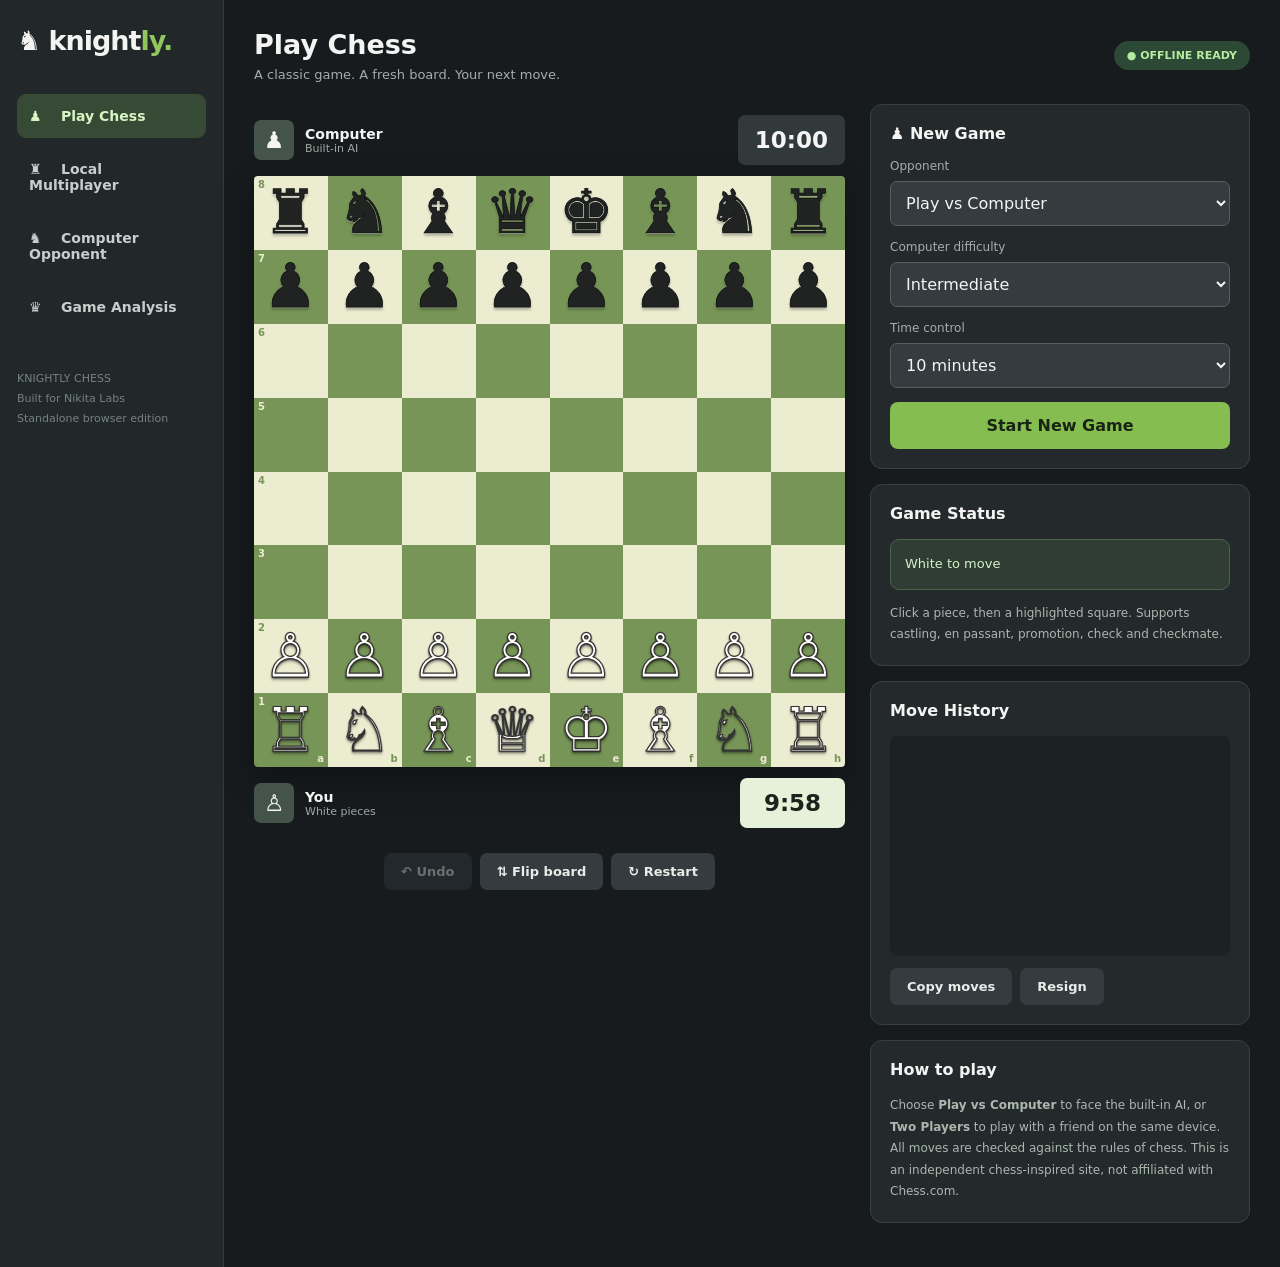
==== knightly-chess/index.html @ 3222f749 "Add Knightly default index page" ====
<!doctype html><html lang="en"><head><meta charset="utf-8"><meta name="viewport" content="width=device-width,initial-scale=1"><title>KNIGHTLY — Play Chess</title><style>
:root{font-family:Inter,system-ui,Arial,sans-serif;background:#171b1e;color:#f4f4f2;--green:#80b64b;--panel:#24292c;--line:#384044;--muted:#a5aeaa}*{box-sizing:border-box}body{margin:0;min-height:100vh}button,select{font:inherit}button{cursor:pointer;border:0}button:disabled{opacity:.4;cursor:not-allowed}.shell{display:grid;grid-template-columns:224px minmax(0,1fr);min-height:100vh}.sidebar{background:#22272a;border-right:1px solid #343b3d;padding:25px 17px}.brand{font-size:27px;font-weight:900;letter-spacing:-1px;margin-bottom:38px}.brand span{color:#91c65c}.nav{display:flex;flex-direction:column;gap:9px}.nav div{padding:14px 12px;border-radius:9px;color:#c6cfcb;font-size:14px;font-weight:700}.nav .active{background:#374a35;color:#d9f4c5}.nav .icon{display:inline-block;width:32px}.sidefoot{font-size:11px;color:#74837c;line-height:1.8;margin-top:40px}.main{max-width:1350px;width:100%;margin:0 auto;padding:29px 30px}.top{display:flex;align-items:center;justify-content:space-between;gap:15px;margin-bottom:22px}.top h1{font-size:27px;margin:0}.top p{color:var(--muted);margin:7px 0 0;font-size:13px}.tag{font-size:11px;color:#b7e9a0;background:#2b4934;border-radius:30px;padding:8px 13px;font-weight:800}.layout{display:grid;grid-template-columns:minmax(320px,680px) minmax(290px,380px);gap:25px;align-items:start;justify-content:center}.player{display:flex;align-items:center;justify-content:space-between;padding:11px 0;gap:12px}.identity{display:flex;align-items:center;gap:11px;font-weight:800;font-size:14px}.avatar{height:40px;width:40px;display:grid;place-items:center;border-radius:7px;background:#45544b;font-size:23px}.clock{background:#32393b;border-radius:7px;padding:12px 17px;font-size:23px;font-weight:900;min-width:105px;text-align:center;font-variant-numeric:tabular-nums}.clock.active{background:#e6f1da;color:#1a241c}.board{width:100%;aspect-ratio:1;display:grid;grid-template-columns:repeat(8,1fr);border-radius:4px;overflow:hidden;box-shadow:0 12px 35px #0005;user-select:none}.sq{position:relative;display:grid;place-items:center;cursor:pointer;aspect-ratio:1;min-width:0;min-height:0}.sq.light{background:#ebecd0}.sq.dark{background:#779556}.sq.last.light{background:#f6ed83}.sq.last.dark{background:#b8c95c}.sq.selected{background:#f5dc68!important}.sq.check{background:#e86a60!important}.sq.hint:after{content:'';position:absolute;width:25%;height:25%;border-radius:50%;background:#263a2680;pointer-events:none}.sq.capture:after{content:'';position:absolute;inset:5%;border:5px solid #314a3570;border-radius:50%;pointer-events:none}.piece{font-family:Georgia,'Times New Roman',serif;font-size:clamp(25px,5vw,61px);line-height:1;position:relative;z-index:1;filter:drop-shadow(0 2px 1px #0004);pointer-events:none}.piece.white{color:#fffefa;-webkit-text-stroke:1.2px #343434;text-shadow:0 1px 2px #111}.piece.black{color:#202322;-webkit-text-stroke:.7px #090c0a;text-shadow:0 1px 1px #fff8}.coord{position:absolute;font-size:10px;font-weight:800;z-index:2}.coord.rank{top:3px;left:4px}.coord.file{bottom:3px;right:4px}.light .coord{color:#779556}.dark .coord{color:#ebecd0}.board-actions{display:flex;justify-content:center;gap:8px;padding:14px}.action{border-radius:7px;background:#343c3f;color:#e7ede8;padding:11px 17px;font-size:13px;font-weight:800}.action:hover{background:#46524e}.panel{background:var(--panel);border:1px solid var(--line);border-radius:12px;padding:19px;margin-bottom:15px}.panel h2{font-size:16px;margin:0 0 16px}.field{margin-bottom:14px}.field label{display:block;font-size:12px;color:var(--muted);margin-bottom:8px}.field select{width:100%;background:#343c40;border:1px solid #53605b;color:#f5f5f1;border-radius:7px;padding:11px}.primary{width:100%;padding:14px;border-radius:8px;background:#85bd50;color:#182414;font-weight:900}.primary:hover{background:#a3d96c}.status{background:#2f3d35;border:1px solid #49654b;border-radius:9px;padding:14px;color:#d3f0c6;font-size:13px;line-height:1.6;margin-bottom:13px}.moves{height:220px;overflow:auto;background:#1c2123;border-radius:8px;padding:9px;display:grid;grid-template-columns:repeat(2,minmax(0,1fr));align-content:start;gap:3px}.move{padding:7px 10px;font-size:13px;border-radius:5px;background:#2b3234}.move b{color:#98a8a0;margin-right:8px}.info{font-size:12px;color:#aab8ae;line-height:1.8}.promo{position:fixed;inset:0;background:#000b;display:none;align-items:center;justify-content:center;z-index:10}.promo.show{display:flex}.promo-inner{background:#27332d;border:1px solid #8bc15a;border-radius:12px;padding:24px;text-align:center}.promo-options{display:flex;gap:9px}.promo-options button{font-family:Georgia,serif;font-size:48px;background:#ebecd0;color:#222;padding:10px;border-radius:8px}.notice{position:fixed;bottom:18px;right:18px;background:#3e603c;border-radius:9px;padding:12px 16px;display:none}@media(max-width:1050px){.shell{grid-template-columns:1fr}.sidebar{display:none}.layout{grid-template-columns:minmax(0,650px);justify-content:center}.main{padding:18px}.top{max-width:650px;margin:0 auto 15px}}@media(max-width:550px){.main{padding:10px}.piece{font-size:clamp(28px,9vw,49px)}.clock{font-size:18px;padding:9px;min-width:84px}.top h1{font-size:21px}.tag{font-size:9px}.sq.capture:after{border-width:3px}}
</style></head><body><div class="shell"><aside class="sidebar"><div class="brand">♞ knight<span>ly.</span></div><nav class="nav"><div class="active"><span class="icon">♟</span>Play Chess</div><div><span class="icon">♜</span>Local Multiplayer</div><div><span class="icon">♞</span>Computer Opponent</div><div><span class="icon">♛</span>Game Analysis</div></nav><div class="sidefoot">KNIGHTLY CHESS<br>Built for Nikita Labs<br>Standalone browser edition</div></aside><main class="main"><div class="top"><div><h1>Play Chess</h1><p>A classic game. A fresh board. Your next move.</p></div><span class="tag">● OFFLINE READY</span></div><div class="layout"><div><div class="player"><div class="identity"><div class="avatar">♟</div><div><span id="blackName">Black</span><div style="font-size:11px;color:#9fa9a2;font-weight:400" id="blackNote">Waiting for game</div></div></div><div class="clock" id="blackClock">10:00</div></div><div class="board" id="board" role="grid" aria-label="Chess board"></div><div class="player"><div class="identity"><div class="avatar">♙</div><div><span id="whiteName">White</span><div style="font-size:11px;color:#9fa9a2;font-weight:400" id="whiteNote">Ready to play</div></div></div><div class="clock" id="whiteClock">10:00</div></div><div class="board-actions"><button class="action" id="undo">↶ Undo</button><button class="action" id="flip">⇅ Flip board</button><button class="action" id="restart">↻ Restart</button></div></div><aside><section class="panel"><h2>♟ New Game</h2><div class="field"><label>Opponent</label><select id="opponent"><option value="ai">Play vs Computer</option><option value="local">Two Players (same device)</option></select></div><div class="field"><label>Computer difficulty</label><select id="difficulty"><option value="easy">Casual</option><option value="medium" selected>Intermediate</option><option value="hard">Challenging</option></select></div><div class="field"><label>Time control</label><select id="time"><option value="0">Unlimited</option><option value="180">3 minutes</option><option value="600" selected>10 minutes</option><option value="900">15 minutes</option></select></div><button class="primary" id="new">Start New Game</button></section><section class="panel"><h2>Game Status</h2><div class="status" id="status">White to move. Select a piece to see legal moves.</div><div class="info">Click a piece, then a highlighted square. Supports castling, en passant, promotion, check and checkmate.</div></section><section class="panel"><h2>Move History</h2><div class="moves" id="moves"></div><div style="display:flex;gap:8px;margin-top:12px"><button class="action" id="copy">Copy moves</button><button class="action" id="resign">Resign</button></div></section><section class="panel"><h2>How to play</h2><div class="info">Choose <b>Play vs Computer</b> to face the built-in AI, or <b>Two Players</b> to play with a friend on the same device. All moves are checked against the rules of chess. This is an independent chess-inspired site, not affiliated with Chess.com.</div></section></aside></div></main></div><div id="promotion" class="promo"><div class="promo-inner"><h3>Choose promotion</h3><div id="promotionChoices" class="promo-options"></div></div></div><div id="notice" class="notice" role="status"></div><script>
(()=>{'use strict';const $=id=>document.getElementById(id),symbols={wk:'♔',wq:'♕',wr:'♖',wb:'♗',wn:'♘',wp:'♙',bk:'♚',bq:'♛',br:'♜',bb:'♝',bn:'♞',bp:'♟'},value={p:100,n:320,b:330,r:500,q:900,k:0},files='abcdefgh';let s,selected=null,options=[],flipped=false,history=[],notation=[],thinking=false,aiTimer=null,ticker=null,lastTick=Date.now(),gameId=0;const inside=(r,c)=>r>=0&&r<8&&c>=0&&c<8;const opponent=()=>$('opponent').value==='ai';const opponentTurn=()=>opponent()&&s.turn==='b';function fresh(){const b=Array.from({length:8},()=>Array(8).fill(null));const back=['r','n','b','q','k','b','n','r'];for(let c=0;c<8;c++){b[0][c]='b'+back[c];b[1][c]='bp';b[6][c]='wp';b[7][c]='w'+back[c]}return {b,turn:'w',rights:{wk:true,wq:true,bk:true,bq:true},ep:null,half:0,full:1,over:null,clocks:{w:Number($('time').value),b:Number($('time').value)},repetitions:{}}}const clone=x=>({b:x.b.map(row=>row.slice()),turn:x.turn,rights:{...x.rights},ep:x.ep?x.ep.slice():null,half:x.half,full:x.full,over:x.over,clocks:{...x.clocks},repetitions:{...x.repetitions}});const other=c=>c==='w'?'b':'w';function attacked(x,r,c,by){const b=x.b,pr=by==='w'?1:-1;for(const dc of [-1,1]){const rr=r+pr,cc=c+dc;if(inside(rr,cc)&&b[rr][cc]===by+'p')return true}for(const [dr,dc] of [[-2,-1],[-2,1],[-1,-2],[-1,2],[1,-2],[1,2],[2,-1],[2,1]]){const rr=r+dr,cc=c+dc;if(inside(rr,cc)&&b[rr][cc]===by+'n')return true}for(const [dr,dc] of [[-1,-1],[-1,1],[1,-1],[1,1],[-1,0],[1,0],[0,-1],[0,1]]){let rr=r+dr,cc=c+dc,d=1;while(inside(rr,cc)){const p=b[rr][cc];if(p){if(p[0]===by){if(d===1&&p[1]==='k')return true;if((dr===0||dc===0)&&(p[1]==='r'||p[1]==='q'))return true;if(dr!==0&&dc!==0&&(p[1]==='b'||p[1]==='q'))return true}break}rr+=dr;cc+=dc;d++}}return false}function inCheck(x,col){for(let r=0;r<8;r++)for(let c=0;c<8;c++)if(x.b[r][c]===col+'k')return attacked(x,r,c,other(col));return true}function pseudo(x,r,c){const b=x.b,p=b[r][c];if(!p)return[];const col=p[0],kind=p[1],moves=[];function add(rr,cc,extra={}){if(!inside(rr,cc))return;const target=b[rr][cc];if(!target||target[0]!==col&&target[1]!=='k')moves.push({from:[r,c],to:[rr,cc],...extra})}if(kind==='p'){const d=col==='w'?-1:1,last=col==='w'?0:7,initial=col==='w'?6:1;if(inside(r+d,c)&&!b[r+d][c]){add(r+d,c,r+d===last?{promotion:'q'}:{});if(r===initial&&!b[r+2*d][c])add(r+2*d,c,{double:true})}for(const dc of [-1,1]){const rr=r+d,cc=c+dc;if(!inside(rr,cc))continue;if(b[rr][cc]&&b[rr][cc][0]!==col&&b[rr][cc][1]!=='k')add(rr,cc,rr===last?{promotion:'q'}:{});else if(x.ep&&x.ep[0]===rr&&x.ep[1]===cc&&b[r][cc]===other(col)+'p')add(rr,cc,{enpassant:true})}}else if(kind==='n'){for(const [dr,dc] of [[-2,-1],[-2,1],[-1,-2],[-1,2],[1,-2],[1,2],[2,-1],[2,1]])add(r+dr,c+dc)}else if(kind==='k'){for(let dr=-1;dr<=1;dr++)for(let dc=-1;dc<=1;dc++)if(dr||dc)add(r+dr,c+dc);const home=col==='w'?7:0;if(r===home&&c===4&&!inCheck(x,col)){if(x.rights[col+'k']&&b[home][5]===null&&b[home][6]===null&&b[home][7]===col+'r'&&!attacked(x,home,5,other(col))&&!attacked(x,home,6,other(col)))add(home,6,{castle:'k'});if(x.rights[col+'q']&&b[home][1]===null&&b[home][2]===null&&b[home][3]===null&&b[home][0]===col+'r'&&!attacked(x,home,3,other(col))&&!attacked(x,home,2,other(col)))add(home,2,{castle:'q'})}}else{const dirs=kind==='b'?[[-1,-1],[-1,1],[1,-1],[1,1]]:kind==='r'?[[-1,0],[1,0],[0,-1],[0,1]]:[[-1,-1],[-1,1],[1,-1],[1,1],[-1,0],[1,0],[0,-1],[0,1]];for(const [dr,dc] of dirs){let rr=r+dr,cc=c+dc;while(inside(rr,cc)){if(b[rr][cc]){if(b[rr][cc][0]!==col&&b[rr][cc][1]!=='k')add(rr,cc);break}add(rr,cc);rr+=dr;cc+=dc}}}return moves}function apply(x,m){const y=clone(x),[r,c]=m.from,[rr,cc]=m.to,p=y.b[r][c],col=p[0],target=y.b[rr][cc];y.b[r][c]=null;y.b[rr][cc]=m.promotion?col+m.promotion:p;if(m.enpassant)y.b[r][cc]=null;if(m.castle){const home=col==='w'?7:0;if(m.castle==='k'){y.b[home][5]=y.b[home][7];y.b[home][7]=null}else{y.b[home][3]=y.b[home][0];y.b[home][0]=null}}if(p[1]==='k'){y.rights[col+'k']=false;y.rights[col+'q']=false}if(p[1]==='r'){if(r===(col==='w'?7:0)&&c===0)y.rights[col+'q']=false;if(r===(col==='w'?7:0)&&c===7)y.rights[col+'k']=false}if(target&&target[1]==='r'){const enemy=other(col),home=enemy==='w'?7:0;if(rr===home&&cc===0)y.rights[enemy+'q']=false;if(rr===home&&cc===7)y.rights[enemy+'k']=false}y.ep=m.double?[(r+rr)/2,c]:null;y.half=p[1]==='p'||target||m.enpassant?0:y.half+1;if(col==='b')y.full++;y.turn=other(col);return y}function legal(x,col=x.turn){const out=[];for(let r=0;r<8;r++)for(let c=0;c<8;c++)if(x.b[r][c]&&x.b[r][c][0]===col)for(const m of pseudo(x,r,c)){if(!inCheck(apply(x,m),col))out.push(m)}return out}function poskey(x){return x.b.flat().map(p=>p||'..').join('')+x.turn+Object.entries(x.rights).filter(([k,v])=>v).map(([k])=>k).join('')+(x.ep?x.ep.join(','):'-')}function ending(){const lm=legal(s);if(!lm.length){s.over=inCheck(s,s.turn)?(other(s.turn)==='w'?'White':'Black')+' wins by checkmate':'Draw by stalemate';return}if(s.half>=100){s.over='Draw by fifty-move rule';return}if(Object.values(s.repetitions).some(n=>n>=3)){s.over='Draw by threefold repetition';return}const pieces=s.b.flat().filter(Boolean);if(pieces.every(p=>p[1]==='k')||pieces.length===3&&pieces.some(p=>p[1]==='n'||p[1]==='b')&&pieces.filter(p=>p[1]==='k').length===2){s.over='Draw by insufficient material'}}function labelMove(x,m,next){const p=x.b[m.from[0]][m.from[1]],capture=!!x.b[m.to[0]][m.to[1]]||m.enpassant;let name=m.castle?(m.castle==='k'?'O-O':'O-O-O'):(p[1]==='p'?(capture?files[m.from[1]]+'x':''):' '+p[1].toUpperCase()+(capture?'x':''))+(m.castle?'':files[m.to[1]]+(8-m.to[0]));name=name.trim();if(m.promotion)name+='='+m.promotion.toUpperCase();if(!legal(next).length&&inCheck(next,next.turn))name+='#';else if(inCheck(next,next.turn))name+='+';return name}function execute(m){if(s.over)return;const prev=clone(s),next=apply(s,m),name=labelMove(s,m,next);history.push(prev);notation.push(name);s=next;const k=poskey(s);s.repetitions[k]=(s.repetitions[k]||0)+1;ending();selected=null;options=[];draw();if(!s.over&&opponentTurn())queueAI()}function squareClick(r,c){if(s.over||thinking||opponentTurn())return;const move=options.find(m=>m.to[0]===r&&m.to[1]===c);if(move){if(move.promotion){showPromotion(move);return}execute(move);return}const p=s.b[r][c];if(p&&p[0]===s.turn){selected=[r,c];options=legal(s).filter(m=>m.from[0]===r&&m.from[1]===c)}else{selected=null;options=[]}draw()}function showPromotion(m){const box=$('promotionChoices');box.innerHTML='';for(const kind of ['q','r','b','n']){const b=document.createElement('button');b.textContent=symbols[s.turn+kind];b.onclick=()=>{$('promotion').classList.remove('show');execute({...m,promotion:kind})};box.appendChild(b)}$('promotion').classList.add('show')}function draw(){const board=$('board');board.innerHTML='';const order=Array.from({length:8},(_,i)=>flipped?7-i:i),lm=history.length?notation.length?history[history.length-1]:null:null;let lastMove=null;if(lm){const current=history[history.length-1];const previous=notation.length;/* highlight determined from stored positions */for(let r=0;r<8;r++)for(let c=0;c<8;c++)if(current.b[r][c]!==s.b[r][c]){} }for(const r of order)for(const c of order){const p=s.b[r][c],sq=document.createElement('div'),light=(r+c)%2===0;sq.className='sq '+(light?'light':'dark');if(selected&&selected[0]===r&&selected[1]===c)sq.classList.add('selected');const opt=options.find(m=>m.to[0]===r&&m.to[1]===c);if(opt)sq.classList.add(p?'capture':'hint');if(p&&p[1]==='k'&&p[0]===s.turn&&inCheck(s,s.turn))sq.classList.add('check');if(p){const piece=document.createElement('span');piece.className='piece '+(p[0]==='w'?'white':'black');piece.textContent=symbols[p];sq.appendChild(piece)}if(c===order[0]){const label=document.createElement('span');label.className='coord rank';label.textContent=8-r;sq.appendChild(label)}if(r===order[7]){const label=document.createElement('span');label.className='coord file';label.textContent=files[c];sq.appendChild(label)}sq.onclick=()=>squareClick(r,c);board.appendChild(sq)}$('status').textContent=s.over?s.over:(s.turn==='w'?'White':'Black')+' to move'+(inCheck(s,s.turn)?' — CHECK!':'')+(thinking?' · Computer thinking…':'');$('whiteClock').classList.toggle('active',s.turn==='w'&&!s.over);$('blackClock').classList.toggle('active',s.turn==='b'&&!s.over);$('whiteClock').textContent=formatClock(s.clocks.w);$('blackClock').textContent=formatClock(s.clocks.b);$('blackName').textContent=opponent()?'Computer':'Black';$('whiteName').textContent='You'+(opponent()?'':' (White)');$('blackNote').textContent=opponent()?'Built-in AI':'Local player';$('whiteNote').textContent='White pieces';$('moves').innerHTML=notation.map((m,i)=>'<div class="move"><b>'+(i%2===0?Math.floor(i/2)+1+'.':'…')+'</b>'+m+'</div>').join('');$('moves').scrollTop=$('moves').scrollHeight;$('undo').disabled=history.length===0||thinking||!!s.over&&history.length===0}function formatClock(n){if(Number($('time').value)===0)return '∞';return Math.floor(Math.max(0,n)/60)+':'+String(Math.floor(Math.max(0,n)%60)).padStart(2,'0')}function scorePosition(x){let total=0;for(let r=0;r<8;r++)for(let c=0;c<8;c++){const p=x.b[r][c];if(!p)continue;const center=(3.5-Math.abs(3.5-r))+(3.5-Math.abs(3.5-c));const bonus=p[1]==='p'?(p[0]==='b'?r:7-r)*3:p[1]==='n'||p[1]==='b'?center*4:0;total+=(p[0]==='b'?1:-1)*(value[p[1]]+bonus)}return total}function aiPick(){const moves=legal(s),diff=$('difficulty').value;if(!moves.length)return null;if(diff==='easy')return moves[Math.floor(Math.random()*moves.length)];let best=-Infinity,choices=[];for(const m of moves){const next=apply(s,m);let sc=scorePosition(next)+Math.random()*(diff==='hard'?12:65);if(inCheck(next,'w'))sc+=35;const replies=legal(next);if(!replies.length)sc+=inCheck(next,'w')?100000:0;if(diff==='hard'&&replies.length){let worst=Infinity;for(const reply of replies){const next2=apply(next,reply);let val=scorePosition(next2);if(!legal(next2).length&&inCheck(next2,'b'))val=-100000;if(val<worst)worst=val}sc=worst+Math.random()*8}if(sc>best){best=sc;choices=[m]}else if(sc===best)choices.push(m)}return choices[Math.floor(Math.random()*choices.length)]}function queueAI(){thinking=true;draw();const id=gameId;aiTimer=setTimeout(()=>{if(id!==gameId)return;thinking=false;const m=aiPick();if(m)execute(m);else draw()},350)}function newGame(){gameId++;clearTimeout(aiTimer);thinking=false;s=fresh();selected=null;options=[];history=[];notation=[];s.repetitions[poskey(s)]=1;lastTick=Date.now();$('promotion').classList.remove('show');$('difficulty').disabled=!opponent();draw()}function undo(){if(thinking)return;const count=opponent()?Math.min(2,history.length):1;for(let i=0;i<count;i++){if(!history.length)break;s=history.pop();notation.pop()}selected=null;options=[];draw();if(opponentTurn()&&!s.over)queueAI()}function tick(){const now=Date.now(),delta=Math.min(1,(now-lastTick)/1000);lastTick=now;if(!s||s.over||Number($('time').value)===0)return;s.clocks[s.turn]-=delta;if(s.clocks[s.turn]<=0){s.clocks[s.turn]=0;s.over=(s.turn==='w'?'Black':'White')+' wins on time';gameId++;clearTimeout(aiTimer);thinking=false;draw()}else{$('whiteClock').textContent=formatClock(s.clocks.w);$('blackClock').textContent=formatClock(s.clocks.b)}}function notify(msg){$('notice').textContent=msg;$('notice').style.display='block';setTimeout(()=>$('notice').style.display='none',2000)}$('new').onclick=newGame;$('restart').onclick=()=>{if(confirm('Restart the current game?'))newGame()};$('undo').onclick=undo;$('flip').onclick=()=>{flipped=!flipped;draw()};$('resign').onclick=()=>{if(s.over)return;if(confirm('Resign this game?')){s.over=(s.turn==='w'?'Black':'White')+' wins by resignation';gameId++;clearTimeout(aiTimer);thinking=false;draw()}};$('copy').onclick=()=>{const txt=notation.map((m,i)=>(i%2===0?Math.floor(i/2)+1+'. ':'')+m).join(' ');if(navigator.clipboard?.writeText)navigator.clipboard.writeText(txt).then(()=>notify('Moves copied')).catch(()=>notify('Copy unavailable'));else{const t=document.createElement('textarea');t.value=txt;document.body.appendChild(t);t.select();document.execCommand('copy');t.remove();notify('Moves copied')}};$('opponent').onchange=()=>{$('difficulty').disabled=!opponent();newGame()};$('time').onchange=newGame;newGame();ticker=setInterval(tick,200);
})();
</script></body></html>
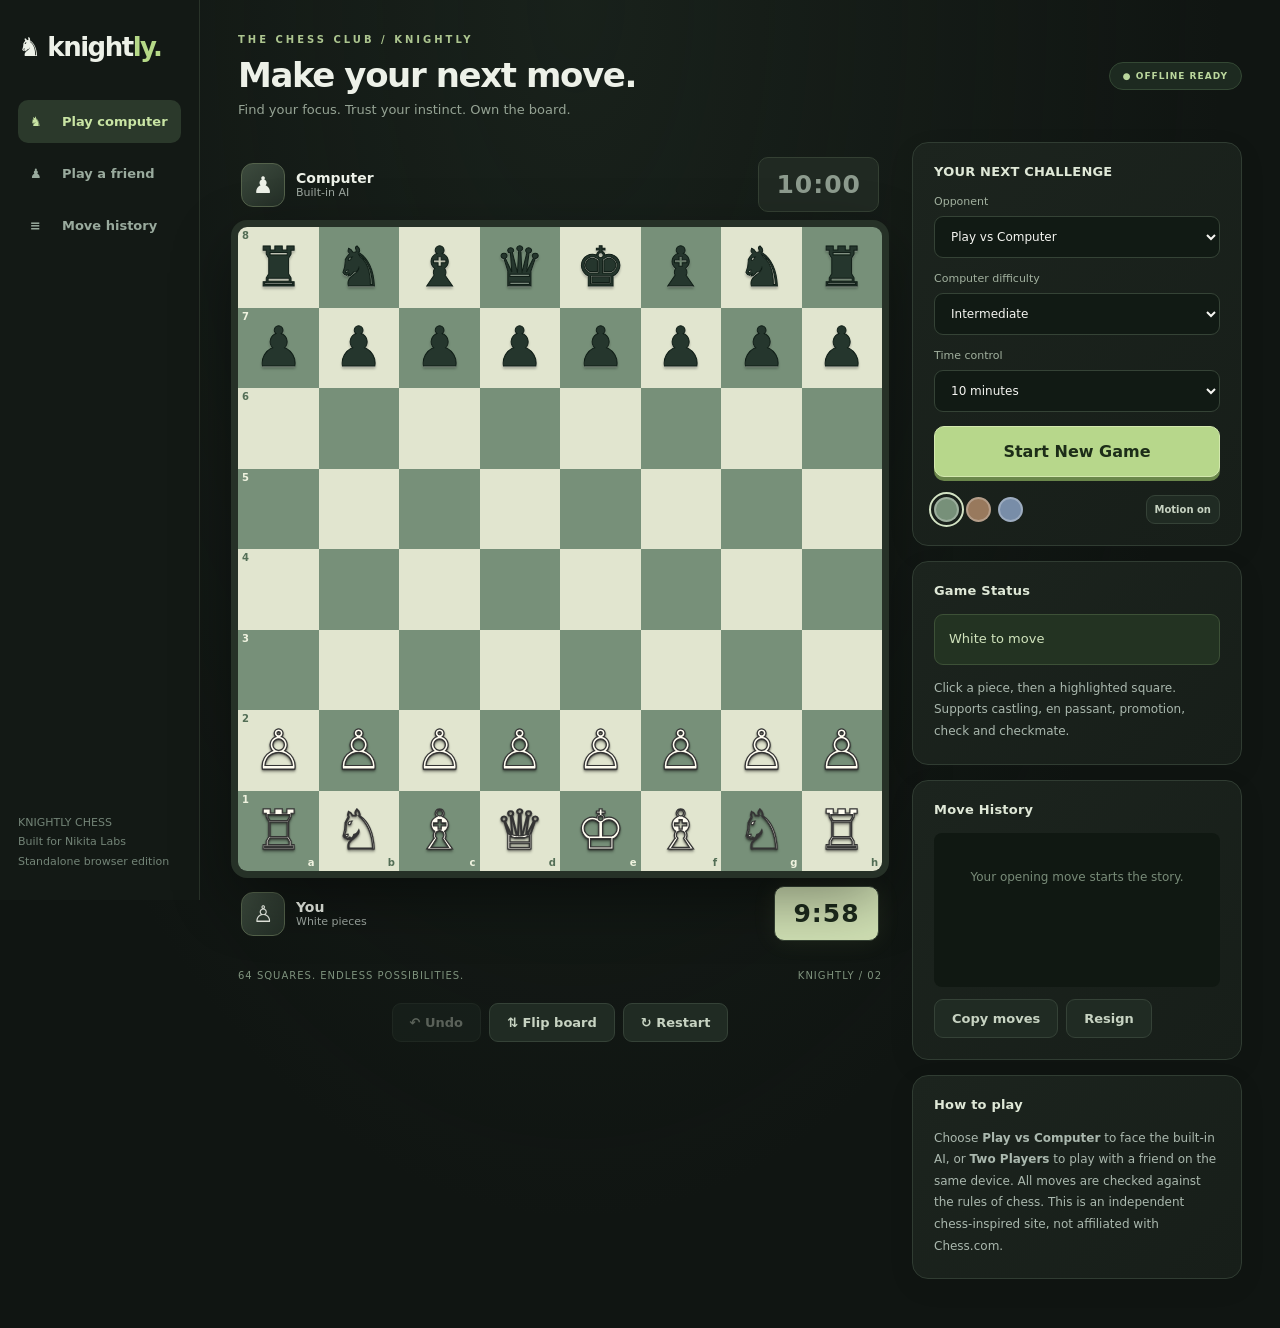
==== commit 4d8e6297: "Refresh Knightly design with animated moves, themes and accessible controls" ====
--- a/knightly-chess/index.html
+++ b/knightly-chess/index.html
@@ -1,6 +1,12 @@
 <!doctype html><html lang="en"><head><meta charset="utf-8"><meta name="viewport" content="width=device-width,initial-scale=1"><title>KNIGHTLY — Play Chess</title><style>
 :root{font-family:Inter,system-ui,Arial,sans-serif;background:#171b1e;color:#f4f4f2;--green:#80b64b;--panel:#24292c;--line:#384044;--muted:#a5aeaa}*{box-sizing:border-box}body{margin:0;min-height:100vh}button,select{font:inherit}button{cursor:pointer;border:0}button:disabled{opacity:.4;cursor:not-allowed}.shell{display:grid;grid-template-columns:224px minmax(0,1fr);min-height:100vh}.sidebar{background:#22272a;border-right:1px solid #343b3d;padding:25px 17px}.brand{font-size:27px;font-weight:900;letter-spacing:-1px;margin-bottom:38px}.brand span{color:#91c65c}.nav{display:flex;flex-direction:column;gap:9px}.nav div{padding:14px 12px;border-radius:9px;color:#c6cfcb;font-size:14px;font-weight:700}.nav .active{background:#374a35;color:#d9f4c5}.nav .icon{display:inline-block;width:32px}.sidefoot{font-size:11px;color:#74837c;line-height:1.8;margin-top:40px}.main{max-width:1350px;width:100%;margin:0 auto;padding:29px 30px}.top{display:flex;align-items:center;justify-content:space-between;gap:15px;margin-bottom:22px}.top h1{font-size:27px;margin:0}.top p{color:var(--muted);margin:7px 0 0;font-size:13px}.tag{font-size:11px;color:#b7e9a0;background:#2b4934;border-radius:30px;padding:8px 13px;font-weight:800}.layout{display:grid;grid-template-columns:minmax(320px,680px) minmax(290px,380px);gap:25px;align-items:start;justify-content:center}.player{display:flex;align-items:center;justify-content:space-between;padding:11px 0;gap:12px}.identity{display:flex;align-items:center;gap:11px;font-weight:800;font-size:14px}.avatar{height:40px;width:40px;display:grid;place-items:center;border-radius:7px;background:#45544b;font-size:23px}.clock{background:#32393b;border-radius:7px;padding:12px 17px;font-size:23px;font-weight:900;min-width:105px;text-align:center;font-variant-numeric:tabular-nums}.clock.active{background:#e6f1da;color:#1a241c}.board{width:100%;aspect-ratio:1;display:grid;grid-template-columns:repeat(8,1fr);border-radius:4px;overflow:hidden;box-shadow:0 12px 35px #0005;user-select:none}.sq{position:relative;display:grid;place-items:center;cursor:pointer;aspect-ratio:1;min-width:0;min-height:0}.sq.light{background:#ebecd0}.sq.dark{background:#779556}.sq.last.light{background:#f6ed83}.sq.last.dark{background:#b8c95c}.sq.selected{background:#f5dc68!important}.sq.check{background:#e86a60!important}.sq.hint:after{content:'';position:absolute;width:25%;height:25%;border-radius:50%;background:#263a2680;pointer-events:none}.sq.capture:after{content:'';position:absolute;inset:5%;border:5px solid #314a3570;border-radius:50%;pointer-events:none}.piece{font-family:Georgia,'Times New Roman',serif;font-size:clamp(25px,5vw,61px);line-height:1;position:relative;z-index:1;filter:drop-shadow(0 2px 1px #0004);pointer-events:none}.piece.white{color:#fffefa;-webkit-text-stroke:1.2px #343434;text-shadow:0 1px 2px #111}.piece.black{color:#202322;-webkit-text-stroke:.7px #090c0a;text-shadow:0 1px 1px #fff8}.coord{position:absolute;font-size:10px;font-weight:800;z-index:2}.coord.rank{top:3px;left:4px}.coord.file{bottom:3px;right:4px}.light .coord{color:#779556}.dark .coord{color:#ebecd0}.board-actions{display:flex;justify-content:center;gap:8px;padding:14px}.action{border-radius:7px;background:#343c3f;color:#e7ede8;padding:11px 17px;font-size:13px;font-weight:800}.action:hover{background:#46524e}.panel{background:var(--panel);border:1px solid var(--line);border-radius:12px;padding:19px;margin-bottom:15px}.panel h2{font-size:16px;margin:0 0 16px}.field{margin-bottom:14px}.field label{display:block;font-size:12px;color:var(--muted);margin-bottom:8px}.field select{width:100%;background:#343c40;border:1px solid #53605b;color:#f5f5f1;border-radius:7px;padding:11px}.primary{width:100%;padding:14px;border-radius:8px;background:#85bd50;color:#182414;font-weight:900}.primary:hover{background:#a3d96c}.status{background:#2f3d35;border:1px solid #49654b;border-radius:9px;padding:14px;color:#d3f0c6;font-size:13px;line-height:1.6;margin-bottom:13px}.moves{height:220px;overflow:auto;background:#1c2123;border-radius:8px;padding:9px;display:grid;grid-template-columns:repeat(2,minmax(0,1fr));align-content:start;gap:3px}.move{padding:7px 10px;font-size:13px;border-radius:5px;background:#2b3234}.move b{color:#98a8a0;margin-right:8px}.info{font-size:12px;color:#aab8ae;line-height:1.8}.promo{position:fixed;inset:0;background:#000b;display:none;align-items:center;justify-content:center;z-index:10}.promo.show{display:flex}.promo-inner{background:#27332d;border:1px solid #8bc15a;border-radius:12px;padding:24px;text-align:center}.promo-options{display:flex;gap:9px}.promo-options button{font-family:Georgia,serif;font-size:48px;background:#ebecd0;color:#222;padding:10px;border-radius:8px}.notice{position:fixed;bottom:18px;right:18px;background:#3e603c;border-radius:9px;padding:12px 16px;display:none}@media(max-width:1050px){.shell{grid-template-columns:1fr}.sidebar{display:none}.layout{grid-template-columns:minmax(0,650px);justify-content:center}.main{padding:18px}.top{max-width:650px;margin:0 auto 15px}}@media(max-width:550px){.main{padding:10px}.piece{font-size:clamp(28px,9vw,49px)}.clock{font-size:18px;padding:9px;min-width:84px}.top h1{font-size:21px}.tag{font-size:9px}.sq.capture:after{border-width:3px}}
-</style></head><body><div class="shell"><aside class="sidebar"><div class="brand">♞ knight<span>ly.</span></div><nav class="nav"><div class="active"><span class="icon">♟</span>Play Chess</div><div><span class="icon">♜</span>Local Multiplayer</div><div><span class="icon">♞</span>Computer Opponent</div><div><span class="icon">♛</span>Game Analysis</div></nav><div class="sidefoot">KNIGHTLY CHESS<br>Built for Nikita Labs<br>Standalone browser edition</div></aside><main class="main"><div class="top"><div><h1>Play Chess</h1><p>A classic game. A fresh board. Your next move.</p></div><span class="tag">● OFFLINE READY</span></div><div class="layout"><div><div class="player"><div class="identity"><div class="avatar">♟</div><div><span id="blackName">Black</span><div style="font-size:11px;color:#9fa9a2;font-weight:400" id="blackNote">Waiting for game</div></div></div><div class="clock" id="blackClock">10:00</div></div><div class="board" id="board" role="grid" aria-label="Chess board"></div><div class="player"><div class="identity"><div class="avatar">♙</div><div><span id="whiteName">White</span><div style="font-size:11px;color:#9fa9a2;font-weight:400" id="whiteNote">Ready to play</div></div></div><div class="clock" id="whiteClock">10:00</div></div><div class="board-actions"><button class="action" id="undo">↶ Undo</button><button class="action" id="flip">⇅ Flip board</button><button class="action" id="restart">↻ Restart</button></div></div><aside><section class="panel"><h2>♟ New Game</h2><div class="field"><label>Opponent</label><select id="opponent"><option value="ai">Play vs Computer</option><option value="local">Two Players (same device)</option></select></div><div class="field"><label>Computer difficulty</label><select id="difficulty"><option value="easy">Casual</option><option value="medium" selected>Intermediate</option><option value="hard">Challenging</option></select></div><div class="field"><label>Time control</label><select id="time"><option value="0">Unlimited</option><option value="180">3 minutes</option><option value="600" selected>10 minutes</option><option value="900">15 minutes</option></select></div><button class="primary" id="new">Start New Game</button></section><section class="panel"><h2>Game Status</h2><div class="status" id="status">White to move. Select a piece to see legal moves.</div><div class="info">Click a piece, then a highlighted square. Supports castling, en passant, promotion, check and checkmate.</div></section><section class="panel"><h2>Move History</h2><div class="moves" id="moves"></div><div style="display:flex;gap:8px;margin-top:12px"><button class="action" id="copy">Copy moves</button><button class="action" id="resign">Resign</button></div></section><section class="panel"><h2>How to play</h2><div class="info">Choose <b>Play vs Computer</b> to face the built-in AI, or <b>Two Players</b> to play with a friend on the same device. All moves are checked against the rules of chess. This is an independent chess-inspired site, not affiliated with Chess.com.</div></section></aside></div></main></div><div id="promotion" class="promo"><div class="promo-inner"><h3>Choose promotion</h3><div id="promotionChoices" class="promo-options"></div></div></div><div id="notice" class="notice" role="status"></div><script>
-(()=>{'use strict';const $=id=>document.getElementById(id),symbols={wk:'♔',wq:'♕',wr:'♖',wb:'♗',wn:'♘',wp:'♙',bk:'♚',bq:'♛',br:'♜',bb:'♝',bn:'♞',bp:'♟'},value={p:100,n:320,b:330,r:500,q:900,k:0},files='abcdefgh';let s,selected=null,options=[],flipped=false,history=[],notation=[],thinking=false,aiTimer=null,ticker=null,lastTick=Date.now(),gameId=0;const inside=(r,c)=>r>=0&&r<8&&c>=0&&c<8;const opponent=()=>$('opponent').value==='ai';const opponentTurn=()=>opponent()&&s.turn==='b';function fresh(){const b=Array.from({length:8},()=>Array(8).fill(null));const back=['r','n','b','q','k','b','n','r'];for(let c=0;c<8;c++){b[0][c]='b'+back[c];b[1][c]='bp';b[6][c]='wp';b[7][c]='w'+back[c]}return {b,turn:'w',rights:{wk:true,wq:true,bk:true,bq:true},ep:null,half:0,full:1,over:null,clocks:{w:Number($('time').value),b:Number($('time').value)},repetitions:{}}}const clone=x=>({b:x.b.map(row=>row.slice()),turn:x.turn,rights:{...x.rights},ep:x.ep?x.ep.slice():null,half:x.half,full:x.full,over:x.over,clocks:{...x.clocks},repetitions:{...x.repetitions}});const other=c=>c==='w'?'b':'w';function attacked(x,r,c,by){const b=x.b,pr=by==='w'?1:-1;for(const dc of [-1,1]){const rr=r+pr,cc=c+dc;if(inside(rr,cc)&&b[rr][cc]===by+'p')return true}for(const [dr,dc] of [[-2,-1],[-2,1],[-1,-2],[-1,2],[1,-2],[1,2],[2,-1],[2,1]]){const rr=r+dr,cc=c+dc;if(inside(rr,cc)&&b[rr][cc]===by+'n')return true}for(const [dr,dc] of [[-1,-1],[-1,1],[1,-1],[1,1],[-1,0],[1,0],[0,-1],[0,1]]){let rr=r+dr,cc=c+dc,d=1;while(inside(rr,cc)){const p=b[rr][cc];if(p){if(p[0]===by){if(d===1&&p[1]==='k')return true;if((dr===0||dc===0)&&(p[1]==='r'||p[1]==='q'))return true;if(dr!==0&&dc!==0&&(p[1]==='b'||p[1]==='q'))return true}break}rr+=dr;cc+=dc;d++}}return false}function inCheck(x,col){for(let r=0;r<8;r++)for(let c=0;c<8;c++)if(x.b[r][c]===col+'k')return attacked(x,r,c,other(col));return true}function pseudo(x,r,c){const b=x.b,p=b[r][c];if(!p)return[];const col=p[0],kind=p[1],moves=[];function add(rr,cc,extra={}){if(!inside(rr,cc))return;const target=b[rr][cc];if(!target||target[0]!==col&&target[1]!=='k')moves.push({from:[r,c],to:[rr,cc],...extra})}if(kind==='p'){const d=col==='w'?-1:1,last=col==='w'?0:7,initial=col==='w'?6:1;if(inside(r+d,c)&&!b[r+d][c]){add(r+d,c,r+d===last?{promotion:'q'}:{});if(r===initial&&!b[r+2*d][c])add(r+2*d,c,{double:true})}for(const dc of [-1,1]){const rr=r+d,cc=c+dc;if(!inside(rr,cc))continue;if(b[rr][cc]&&b[rr][cc][0]!==col&&b[rr][cc][1]!=='k')add(rr,cc,rr===last?{promotion:'q'}:{});else if(x.ep&&x.ep[0]===rr&&x.ep[1]===cc&&b[r][cc]===other(col)+'p')add(rr,cc,{enpassant:true})}}else if(kind==='n'){for(const [dr,dc] of [[-2,-1],[-2,1],[-1,-2],[-1,2],[1,-2],[1,2],[2,-1],[2,1]])add(r+dr,c+dc)}else if(kind==='k'){for(let dr=-1;dr<=1;dr++)for(let dc=-1;dc<=1;dc++)if(dr||dc)add(r+dr,c+dc);const home=col==='w'?7:0;if(r===home&&c===4&&!inCheck(x,col)){if(x.rights[col+'k']&&b[home][5]===null&&b[home][6]===null&&b[home][7]===col+'r'&&!attacked(x,home,5,other(col))&&!attacked(x,home,6,other(col)))add(home,6,{castle:'k'});if(x.rights[col+'q']&&b[home][1]===null&&b[home][2]===null&&b[home][3]===null&&b[home][0]===col+'r'&&!attacked(x,home,3,other(col))&&!attacked(x,home,2,other(col)))add(home,2,{castle:'q'})}}else{const dirs=kind==='b'?[[-1,-1],[-1,1],[1,-1],[1,1]]:kind==='r'?[[-1,0],[1,0],[0,-1],[0,1]]:[[-1,-1],[-1,1],[1,-1],[1,1],[-1,0],[1,0],[0,-1],[0,1]];for(const [dr,dc] of dirs){let rr=r+dr,cc=c+dc;while(inside(rr,cc)){if(b[rr][cc]){if(b[rr][cc][0]!==col&&b[rr][cc][1]!=='k')add(rr,cc);break}add(rr,cc);rr+=dr;cc+=dc}}}return moves}function apply(x,m){const y=clone(x),[r,c]=m.from,[rr,cc]=m.to,p=y.b[r][c],col=p[0],target=y.b[rr][cc];y.b[r][c]=null;y.b[rr][cc]=m.promotion?col+m.promotion:p;if(m.enpassant)y.b[r][cc]=null;if(m.castle){const home=col==='w'?7:0;if(m.castle==='k'){y.b[home][5]=y.b[home][7];y.b[home][7]=null}else{y.b[home][3]=y.b[home][0];y.b[home][0]=null}}if(p[1]==='k'){y.rights[col+'k']=false;y.rights[col+'q']=false}if(p[1]==='r'){if(r===(col==='w'?7:0)&&c===0)y.rights[col+'q']=false;if(r===(col==='w'?7:0)&&c===7)y.rights[col+'k']=false}if(target&&target[1]==='r'){const enemy=other(col),home=enemy==='w'?7:0;if(rr===home&&cc===0)y.rights[enemy+'q']=false;if(rr===home&&cc===7)y.rights[enemy+'k']=false}y.ep=m.double?[(r+rr)/2,c]:null;y.half=p[1]==='p'||target||m.enpassant?0:y.half+1;if(col==='b')y.full++;y.turn=other(col);return y}function legal(x,col=x.turn){const out=[];for(let r=0;r<8;r++)for(let c=0;c<8;c++)if(x.b[r][c]&&x.b[r][c][0]===col)for(const m of pseudo(x,r,c)){if(!inCheck(apply(x,m),col))out.push(m)}return out}function poskey(x){return x.b.flat().map(p=>p||'..').join('')+x.turn+Object.entries(x.rights).filter(([k,v])=>v).map(([k])=>k).join('')+(x.ep?x.ep.join(','):'-')}function ending(){const lm=legal(s);if(!lm.length){s.over=inCheck(s,s.turn)?(other(s.turn)==='w'?'White':'Black')+' wins by checkmate':'Draw by stalemate';return}if(s.half>=100){s.over='Draw by fifty-move rule';return}if(Object.values(s.repetitions).some(n=>n>=3)){s.over='Draw by threefold repetition';return}const pieces=s.b.flat().filter(Boolean);if(pieces.every(p=>p[1]==='k')||pieces.length===3&&pieces.some(p=>p[1]==='n'||p[1]==='b')&&pieces.filter(p=>p[1]==='k').length===2){s.over='Draw by insufficient material'}}function labelMove(x,m,next){const p=x.b[m.from[0]][m.from[1]],capture=!!x.b[m.to[0]][m.to[1]]||m.enpassant;let name=m.castle?(m.castle==='k'?'O-O':'O-O-O'):(p[1]==='p'?(capture?files[m.from[1]]+'x':''):' '+p[1].toUpperCase()+(capture?'x':''))+(m.castle?'':files[m.to[1]]+(8-m.to[0]));name=name.trim();if(m.promotion)name+='='+m.promotion.toUpperCase();if(!legal(next).length&&inCheck(next,next.turn))name+='#';else if(inCheck(next,next.turn))name+='+';return name}function execute(m){if(s.over)return;const prev=clone(s),next=apply(s,m),name=labelMove(s,m,next);history.push(prev);notation.push(name);s=next;const k=poskey(s);s.repetitions[k]=(s.repetitions[k]||0)+1;ending();selected=null;options=[];draw();if(!s.over&&opponentTurn())queueAI()}function squareClick(r,c){if(s.over||thinking||opponentTurn())return;const move=options.find(m=>m.to[0]===r&&m.to[1]===c);if(move){if(move.promotion){showPromotion(move);return}execute(move);return}const p=s.b[r][c];if(p&&p[0]===s.turn){selected=[r,c];options=legal(s).filter(m=>m.from[0]===r&&m.from[1]===c)}else{selected=null;options=[]}draw()}function showPromotion(m){const box=$('promotionChoices');box.innerHTML='';for(const kind of ['q','r','b','n']){const b=document.createElement('button');b.textContent=symbols[s.turn+kind];b.onclick=()=>{$('promotion').classList.remove('show');execute({...m,promotion:kind})};box.appendChild(b)}$('promotion').classList.add('show')}function draw(){const board=$('board');board.innerHTML='';const order=Array.from({length:8},(_,i)=>flipped?7-i:i),lm=history.length?notation.length?history[history.length-1]:null:null;let lastMove=null;if(lm){const current=history[history.length-1];const previous=notation.length;/* highlight determined from stored positions */for(let r=0;r<8;r++)for(let c=0;c<8;c++)if(current.b[r][c]!==s.b[r][c]){} }for(const r of order)for(const c of order){const p=s.b[r][c],sq=document.createElement('div'),light=(r+c)%2===0;sq.className='sq '+(light?'light':'dark');if(selected&&selected[0]===r&&selected[1]===c)sq.classList.add('selected');const opt=options.find(m=>m.to[0]===r&&m.to[1]===c);if(opt)sq.classList.add(p?'capture':'hint');if(p&&p[1]==='k'&&p[0]===s.turn&&inCheck(s,s.turn))sq.classList.add('check');if(p){const piece=document.createElement('span');piece.className='piece '+(p[0]==='w'?'white':'black');piece.textContent=symbols[p];sq.appendChild(piece)}if(c===order[0]){const label=document.createElement('span');label.className='coord rank';label.textContent=8-r;sq.appendChild(label)}if(r===order[7]){const label=document.createElement('span');label.className='coord file';label.textContent=files[c];sq.appendChild(label)}sq.onclick=()=>squareClick(r,c);board.appendChild(sq)}$('status').textContent=s.over?s.over:(s.turn==='w'?'White':'Black')+' to move'+(inCheck(s,s.turn)?' — CHECK!':'')+(thinking?' · Computer thinking…':'');$('whiteClock').classList.toggle('active',s.turn==='w'&&!s.over);$('blackClock').classList.toggle('active',s.turn==='b'&&!s.over);$('whiteClock').textContent=formatClock(s.clocks.w);$('blackClock').textContent=formatClock(s.clocks.b);$('blackName').textContent=opponent()?'Computer':'Black';$('whiteName').textContent='You'+(opponent()?'':' (White)');$('blackNote').textContent=opponent()?'Built-in AI':'Local player';$('whiteNote').textContent='White pieces';$('moves').innerHTML=notation.map((m,i)=>'<div class="move"><b>'+(i%2===0?Math.floor(i/2)+1+'.':'…')+'</b>'+m+'</div>').join('');$('moves').scrollTop=$('moves').scrollHeight;$('undo').disabled=history.length===0||thinking||!!s.over&&history.length===0}function formatClock(n){if(Number($('time').value)===0)return '∞';return Math.floor(Math.max(0,n)/60)+':'+String(Math.floor(Math.max(0,n)%60)).padStart(2,'0')}function scorePosition(x){let total=0;for(let r=0;r<8;r++)for(let c=0;c<8;c++){const p=x.b[r][c];if(!p)continue;const center=(3.5-Math.abs(3.5-r))+(3.5-Math.abs(3.5-c));const bonus=p[1]==='p'?(p[0]==='b'?r:7-r)*3:p[1]==='n'||p[1]==='b'?center*4:0;total+=(p[0]==='b'?1:-1)*(value[p[1]]+bonus)}return total}function aiPick(){const moves=legal(s),diff=$('difficulty').value;if(!moves.length)return null;if(diff==='easy')return moves[Math.floor(Math.random()*moves.length)];let best=-Infinity,choices=[];for(const m of moves){const next=apply(s,m);let sc=scorePosition(next)+Math.random()*(diff==='hard'?12:65);if(inCheck(next,'w'))sc+=35;const replies=legal(next);if(!replies.length)sc+=inCheck(next,'w')?100000:0;if(diff==='hard'&&replies.length){let worst=Infinity;for(const reply of replies){const next2=apply(next,reply);let val=scorePosition(next2);if(!legal(next2).length&&inCheck(next2,'b'))val=-100000;if(val<worst)worst=val}sc=worst+Math.random()*8}if(sc>best){best=sc;choices=[m]}else if(sc===best)choices.push(m)}return choices[Math.floor(Math.random()*choices.length)]}function queueAI(){thinking=true;draw();const id=gameId;aiTimer=setTimeout(()=>{if(id!==gameId)return;thinking=false;const m=aiPick();if(m)execute(m);else draw()},350)}function newGame(){gameId++;clearTimeout(aiTimer);thinking=false;s=fresh();selected=null;options=[];history=[];notation=[];s.repetitions[poskey(s)]=1;lastTick=Date.now();$('promotion').classList.remove('show');$('difficulty').disabled=!opponent();draw()}function undo(){if(thinking)return;const count=opponent()?Math.min(2,history.length):1;for(let i=0;i<count;i++){if(!history.length)break;s=history.pop();notation.pop()}selected=null;options=[];draw();if(opponentTurn()&&!s.over)queueAI()}function tick(){const now=Date.now(),delta=Math.min(1,(now-lastTick)/1000);lastTick=now;if(!s||s.over||Number($('time').value)===0)return;s.clocks[s.turn]-=delta;if(s.clocks[s.turn]<=0){s.clocks[s.turn]=0;s.over=(s.turn==='w'?'Black':'White')+' wins on time';gameId++;clearTimeout(aiTimer);thinking=false;draw()}else{$('whiteClock').textContent=formatClock(s.clocks.w);$('blackClock').textContent=formatClock(s.clocks.b)}}function notify(msg){$('notice').textContent=msg;$('notice').style.display='block';setTimeout(()=>$('notice').style.display='none',2000)}$('new').onclick=newGame;$('restart').onclick=()=>{if(confirm('Restart the current game?'))newGame()};$('undo').onclick=undo;$('flip').onclick=()=>{flipped=!flipped;draw()};$('resign').onclick=()=>{if(s.over)return;if(confirm('Resign this game?')){s.over=(s.turn==='w'?'Black':'White')+' wins by resignation';gameId++;clearTimeout(aiTimer);thinking=false;draw()}};$('copy').onclick=()=>{const txt=notation.map((m,i)=>(i%2===0?Math.floor(i/2)+1+'. ':'')+m).join(' ');if(navigator.clipboard?.writeText)navigator.clipboard.writeText(txt).then(()=>notify('Moves copied')).catch(()=>notify('Copy unavailable'));else{const t=document.createElement('textarea');t.value=txt;document.body.appendChild(t);t.select();document.execCommand('copy');t.remove();notify('Moves copied')}};$('opponent').onchange=()=>{$('difficulty').disabled=!opponent();newGame()};$('time').onchange=newGame;newGame();ticker=setInterval(tick,200);
+
+/* Knightly Studio */
+:root{--green:#b5d887;--panel:#181e1c;--line:#303b33;--muted:#92a295;background:#101512;color:#edf1e8;color-scheme:dark}body{background:radial-gradient(ellipse at 45% 0%,#23302670,transparent 65%),#101512}.shell{grid-template-columns:200px minmax(0,1fr)}.sidebar{background:#131915;border-color:#293329;padding:32px 18px;position:sticky;top:0;height:100vh}.brand{font-size:26px;letter-spacing:-1.5px}.brand span{color:#b5d887}.nav button{background:transparent;color:#99aa9d;text-align:left;border-radius:10px;padding:14px 12px;font-size:13px;font-weight:600;transition:background .2s,color .2s,transform .2s}.nav button:hover{background:#243027;color:#edf1e8;transform:translateX(3px)}.nav button.active{background:#2b392b;color:#c9e5a4}.sidefoot{position:absolute;bottom:28px;margin:0;color:#738477}.main{padding:34px 38px;max-width:1450px}.top{margin-bottom:25px}.top h1{font-size:34px;font-weight:650;letter-spacing:-1.4px}.top p{font-size:13px;color:#95a394}.eyebrow{font-size:10px;font-weight:750;letter-spacing:3px;color:#acc58f;margin-bottom:10px}.tag{background:#1d2a20;border:1px solid #344834;color:#bad79d;letter-spacing:1px;font-size:9px}.layout{grid-template-columns:minmax(320px,650px) minmax(280px,330px);gap:30px}.player{padding:15px 3px}.avatar{background:linear-gradient(145deg,#3d4b3e,#232e26);border:1px solid #54624b;border-radius:12px;width:44px;height:44px}.clock{border:1px solid #344033;background:#202922;color:#8d9b8e;font-size:25px;letter-spacing:1px;border-radius:10px;transition:background .3s,color .3s,box-shadow .3s}.clock.active{background:#cfdfb3;color:#1c2a1c;box-shadow:0 0 24px #bddf7b15}.clock.low{color:#ff9c88;background:#492b25}.board{border-radius:9px;outline:7px solid #263127;box-shadow:0 22px 65px #0007;position:relative;overflow:visible;isolation:isolate}.sq:first-child{border-top-left-radius:9px}.sq:nth-child(8){border-top-right-radius:9px}.sq:nth-child(57){border-bottom-left-radius:9px}.sq:last-child{border-bottom-right-radius:9px}.sq.light{background:var(--light,#e1e5cf)}.sq.dark{background:var(--dark,#779079)}.sq.last.light{background:#d9e3a4}.sq.last.dark{background:#a8bc7d}.sq.selected{background:#c7da83!important;box-shadow:inset 0 0 0 3px #f5ffd49c}.sq:hover{box-shadow:inset 0 0 0 3px #ffffff25}.sq:focus-visible{outline:3px solid #fff;outline-offset:-4px;z-index:4}.sq.check{background:#ce7266!important;animation:checkPulse 1.3s ease-in-out infinite}.sq.hint:after{background:#243c3559;animation:hintIn .2s ease-out}.sq.capture:after{border-color:#273f3266;animation:hintIn .2s ease-out}.piece{font-size:clamp(28px,4.3vw,58px);transition:filter .2s;will-change:transform}.selected .piece{filter:drop-shadow(0 6px 3px #0005);transform:translateY(-3px)}.piece.white{color:#fffdf1}.piece.black{color:#25362d;-webkit-text-stroke:1px #101e17}.light .coord{color:#536e56}.dark .coord{color:#eff2df}.panel{padding:21px;background:linear-gradient(135deg,#1c241e,#171e19);border:1px solid #303c32;border-radius:16px;box-shadow:0 8px 28px #0001;animation:rise .55s both}.panel:nth-child(2){animation-delay:.08s}.panel:nth-child(3){animation-delay:.16s}.panel h2{font-size:13px;letter-spacing:.2px;color:#dfe8d7}.field label{font-size:11px;color:#a1b09e}.field select{background:#111a14;border-color:#354336;border-radius:9px;padding:12px;font-size:12px}.primary{background:#b7d78b;border:1px solid #d3e8ae;padding:15px;border-radius:10px;box-shadow:0 4px 0 #6b874b;color:#1d2d18;transition:transform .2s,background .2s,box-shadow .2s}.primary:hover{background:#d0e6ab;transform:translateY(-2px);box-shadow:0 6px 0 #6b874b}.primary:active{transform:translateY(3px);box-shadow:0 1px 0 #6b874b}.status{background:#233322;border-color:#3d5137;color:#d0e3bc;transition:background .25s}.status.thinking:after{content:' ●';color:#b5d887;animation:checkPulse .8s infinite}.action{background:#202b23;border:1px solid #354237;color:#c7d3c2;border-radius:9px;transition:transform .2s,background .2s}.action:hover{background:#344333;transform:translateY(-2px)}.moves{height:154px;background:#101812;scrollbar-width:thin;scrollbar-color:#42553b transparent}.moves:empty:before{content:'Your opening move starts the story.';grid-column:1/-1;padding:28px 12px;text-align:center;color:#788b78;font-size:12px}.move{background:transparent;font-variant-numeric:tabular-nums;color:#c4d1be}.move:last-child{background:#30412b;color:#e2f1ce;animation:rise .22s ease-out}.promo{backdrop-filter:blur(10px)}.promo-inner{background:#1b281e;border-color:#5e794d;box-shadow:0 24px 100px #0007;animation:rise .25s ease-out}.notice{z-index:50;border:1px solid #698657;box-shadow:0 10px 35px #0005;animation:rise .2s ease-out}.board-actions{padding:22px 0 10px}.appearance{display:flex;gap:7px;align-items:center;margin-top:18px}.swatch{width:25px;height:25px;border-radius:50%;border:2px solid #ffffff45;background:var(--swatch)}.swatch[aria-pressed=true]{outline:2px solid #d2e2c3;outline-offset:3px}.motion-toggle{margin-left:auto;font-size:10px;padding:8px}.game-result{padding:18px;border:1px solid #91ac71;background:#2a3c24;border-radius:12px;margin-bottom:16px;animation:rise .4s}.game-result strong{display:block;margin-bottom:6px;font-size:19px}.game-result small{color:#b9ceb0}.capture-burst{position:absolute;inset:10%;border:3px solid #fff5b6;border-radius:50%;pointer-events:none;animation:burst .45s ease-out forwards;z-index:5}.board-caption{display:flex;justify-content:space-between;margin-top:14px;color:#7e927d;font-size:10px;letter-spacing:1px}.top,.board{animation:rise .6s both}@keyframes rise{from{opacity:0;transform:translateY(12px)}to{opacity:1;transform:translateY(0)}}@keyframes hintIn{from{opacity:0;scale:.4}to{opacity:1;scale:1}}@keyframes checkPulse{50%{filter:brightness(1.16)}}@keyframes burst{to{transform:scale(1.7);opacity:0}}button:focus-visible,select:focus-visible{outline:2px solid #d3e9ac;outline-offset:3px}body.no-motion *,body.no-motion *:after{animation:none!important;transition:none!important}@media(prefers-reduced-motion:reduce){*,*:after{animation:none!important;transition:none!important}}@media(max-width:1150px){.shell{grid-template-columns:1fr}.sidebar{display:none}.main{padding:24px}.layout{grid-template-columns:minmax(320px,620px) minmax(270px,310px)}}@media(max-width:850px){.layout{grid-template-columns:minmax(0,620px)}.top{max-width:620px}.piece{font-size:clamp(28px,8vw,58px)}.layout>aside{display:grid;grid-template-columns:1fr 1fr;gap:14px}.panel{margin:0}.panel:first-child{grid-row:span 2}.main{padding:22px}.top h1{font-size:28px}}@media(max-width:520px){.main{padding:18px 13px}.layout>aside{display:block}.panel{margin-bottom:14px}.tag{display:none}.clock{font-size:20px}.board{outline-width:4px}.action{padding:10px 12px}.board-caption{font-size:8px}}
+</style></head><body><div class="shell"><aside class="sidebar"><div class="brand">♞ knight<span>ly.</span></div><nav class="nav" aria-label="Game modes"><button class="active" data-mode="ai"><span class="icon">♞</span>Play computer</button><button data-mode="local"><span class="icon">♟</span>Play a friend</button><button id="historyNav"><span class="icon">≡</span>Move history</button></nav><div class="sidefoot">KNIGHTLY CHESS<br>Built for Nikita Labs<br>Standalone browser edition</div></aside><main class="main"><div class="top"><div><div class="eyebrow">THE CHESS CLUB / KNIGHTLY</div><h1>Make your next move.</h1><p>Find your focus. Trust your instinct. Own the board.</p></div><span class="tag">● OFFLINE READY</span></div><div class="layout"><div><div class="player"><div class="identity"><div class="avatar">♟</div><div><span id="blackName">Black</span><div style="font-size:11px;color:#9fa9a2;font-weight:400" id="blackNote">Waiting for game</div></div></div><div class="clock" id="blackClock">10:00</div></div><div class="board" id="board" role="grid" aria-label="Chess board"></div><div class="player"><div class="identity"><div class="avatar">♙</div><div><span id="whiteName">White</span><div style="font-size:11px;color:#9fa9a2;font-weight:400" id="whiteNote">Ready to play</div></div></div><div class="clock" id="whiteClock">10:00</div></div><div class="board-caption"><span>64 SQUARES. ENDLESS POSSIBILITIES.</span><span>KNIGHTLY / 02</span></div><div class="board-actions"><button class="action" id="undo">↶ Undo</button><button class="action" id="flip">⇅ Flip board</button><button class="action" id="restart">↻ Restart</button></div></div><aside><section class="panel"><h2>YOUR NEXT CHALLENGE</h2><div class="field"><label>Opponent</label><select id="opponent"><option value="ai">Play vs Computer</option><option value="local">Two Players (same device)</option></select></div><div class="field"><label>Computer difficulty</label><select id="difficulty"><option value="easy">Casual</option><option value="medium" selected>Intermediate</option><option value="hard">Challenging</option></select></div><div class="field"><label>Time control</label><select id="time"><option value="0">Unlimited</option><option value="180">3 minutes</option><option value="600" selected>10 minutes</option><option value="900">15 minutes</option></select></div><button class="primary" id="new">Start New Game</button><div class="appearance"><button class="swatch" data-theme="sage" aria-label="Sage board" aria-pressed="true" style="--swatch:#779079"></button><button class="swatch" data-theme="walnut" aria-label="Walnut board" aria-pressed="false" style="--swatch:#98795d"></button><button class="swatch" data-theme="slate" aria-label="Slate board" aria-pressed="false" style="--swatch:#788da8"></button><button class="action motion-toggle" id="motion" aria-pressed="true">Motion on</button></div></section><section class="panel"><h2>Game Status</h2><div id="result" hidden class="game-result" role="status"></div><div class="status" id="status" aria-live="polite">White to move. Select a piece to see legal moves.</div><div class="info">Click a piece, then a highlighted square. Supports castling, en passant, promotion, check and checkmate.</div></section><section class="panel"><h2>Move History</h2><div class="moves" id="moves"></div><div style="display:flex;gap:8px;margin-top:12px"><button class="action" id="copy">Copy moves</button><button class="action" id="resign">Resign</button></div></section><section class="panel"><h2>How to play</h2><div class="info">Choose <b>Play vs Computer</b> to face the built-in AI, or <b>Two Players</b> to play with a friend on the same device. All moves are checked against the rules of chess. This is an independent chess-inspired site, not affiliated with Chess.com.</div></section></aside></div></main></div><div id="promotion" class="promo"><div class="promo-inner"><h3>Choose promotion</h3><div id="promotionChoices" class="promo-options"></div></div></div><div id="notice" class="notice" role="status"></div><script>
+(()=>{'use strict';const $=id=>document.getElementById(id),symbols={wk:'♔',wq:'♕',wr:'♖',wb:'♗',wn:'♘',wp:'♙',bk:'♚',bq:'♛',br:'♜',bb:'♝',bn:'♞',bp:'♟'},value={p:100,n:320,b:330,r:500,q:900,k:0},files='abcdefgh';let motion=true,lastAnimated=0;const reduced=matchMedia('(prefers-reduced-motion: reduce)');const canAnimate=()=>motion&&!reduced.matches;let s,selected=null,options=[],flipped=false,history=[],notation=[],thinking=false,aiTimer=null,ticker=null,lastTick=Date.now(),gameId=0;const inside=(r,c)=>r>=0&&r<8&&c>=0&&c<8;const opponent=()=>$('opponent').value==='ai';const opponentTurn=()=>opponent()&&s.turn==='b';function fresh(){const b=Array.from({length:8},()=>Array(8).fill(null));const back=['r','n','b','q','k','b','n','r'];for(let c=0;c<8;c++){b[0][c]='b'+back[c];b[1][c]='bp';b[6][c]='wp';b[7][c]='w'+back[c]}return {b,turn:'w',rights:{wk:true,wq:true,bk:true,bq:true},ep:null,half:0,full:1,over:null,clocks:{w:Number($('time').value),b:Number($('time').value)},repetitions:{}}}const clone=x=>({b:x.b.map(row=>row.slice()),turn:x.turn,rights:{...x.rights},ep:x.ep?x.ep.slice():null,half:x.half,full:x.full,over:x.over,clocks:{...x.clocks},repetitions:{...x.repetitions}});const other=c=>c==='w'?'b':'w';function attacked(x,r,c,by){const b=x.b,pr=by==='w'?1:-1;for(const dc of [-1,1]){const rr=r+pr,cc=c+dc;if(inside(rr,cc)&&b[rr][cc]===by+'p')return true}for(const [dr,dc] of [[-2,-1],[-2,1],[-1,-2],[-1,2],[1,-2],[1,2],[2,-1],[2,1]]){const rr=r+dr,cc=c+dc;if(inside(rr,cc)&&b[rr][cc]===by+'n')return true}for(const [dr,dc] of [[-1,-1],[-1,1],[1,-1],[1,1],[-1,0],[1,0],[0,-1],[0,1]]){let rr=r+dr,cc=c+dc,d=1;while(inside(rr,cc)){const p=b[rr][cc];if(p){if(p[0]===by){if(d===1&&p[1]==='k')return true;if((dr===0||dc===0)&&(p[1]==='r'||p[1]==='q'))return true;if(dr!==0&&dc!==0&&(p[1]==='b'||p[1]==='q'))return true}break}rr+=dr;cc+=dc;d++}}return false}function inCheck(x,col){for(let r=0;r<8;r++)for(let c=0;c<8;c++)if(x.b[r][c]===col+'k')return attacked(x,r,c,other(col));return true}function pseudo(x,r,c){const b=x.b,p=b[r][c];if(!p)return[];const col=p[0],kind=p[1],moves=[];function add(rr,cc,extra={}){if(!inside(rr,cc))return;const target=b[rr][cc];if(!target||target[0]!==col&&target[1]!=='k')moves.push({from:[r,c],to:[rr,cc],...extra})}if(kind==='p'){const d=col==='w'?-1:1,last=col==='w'?0:7,initial=col==='w'?6:1;if(inside(r+d,c)&&!b[r+d][c]){add(r+d,c,r+d===last?{promotion:'q'}:{});if(r===initial&&!b[r+2*d][c])add(r+2*d,c,{double:true})}for(const dc of [-1,1]){const rr=r+d,cc=c+dc;if(!inside(rr,cc))continue;if(b[rr][cc]&&b[rr][cc][0]!==col&&b[rr][cc][1]!=='k')add(rr,cc,rr===last?{promotion:'q'}:{});else if(x.ep&&x.ep[0]===rr&&x.ep[1]===cc&&b[r][cc]===other(col)+'p')add(rr,cc,{enpassant:true})}}else if(kind==='n'){for(const [dr,dc] of [[-2,-1],[-2,1],[-1,-2],[-1,2],[1,-2],[1,2],[2,-1],[2,1]])add(r+dr,c+dc)}else if(kind==='k'){for(let dr=-1;dr<=1;dr++)for(let dc=-1;dc<=1;dc++)if(dr||dc)add(r+dr,c+dc);const home=col==='w'?7:0;if(r===home&&c===4&&!inCheck(x,col)){if(x.rights[col+'k']&&b[home][5]===null&&b[home][6]===null&&b[home][7]===col+'r'&&!attacked(x,home,5,other(col))&&!attacked(x,home,6,other(col)))add(home,6,{castle:'k'});if(x.rights[col+'q']&&b[home][1]===null&&b[home][2]===null&&b[home][3]===null&&b[home][0]===col+'r'&&!attacked(x,home,3,other(col))&&!attacked(x,home,2,other(col)))add(home,2,{castle:'q'})}}else{const dirs=kind==='b'?[[-1,-1],[-1,1],[1,-1],[1,1]]:kind==='r'?[[-1,0],[1,0],[0,-1],[0,1]]:[[-1,-1],[-1,1],[1,-1],[1,1],[-1,0],[1,0],[0,-1],[0,1]];for(const [dr,dc] of dirs){let rr=r+dr,cc=c+dc;while(inside(rr,cc)){if(b[rr][cc]){if(b[rr][cc][0]!==col&&b[rr][cc][1]!=='k')add(rr,cc);break}add(rr,cc);rr+=dr;cc+=dc}}}return moves}function apply(x,m){const y=clone(x),[r,c]=m.from,[rr,cc]=m.to,p=y.b[r][c],col=p[0],target=y.b[rr][cc];y.b[r][c]=null;y.b[rr][cc]=m.promotion?col+m.promotion:p;if(m.enpassant)y.b[r][cc]=null;if(m.castle){const home=col==='w'?7:0;if(m.castle==='k'){y.b[home][5]=y.b[home][7];y.b[home][7]=null}else{y.b[home][3]=y.b[home][0];y.b[home][0]=null}}if(p[1]==='k'){y.rights[col+'k']=false;y.rights[col+'q']=false}if(p[1]==='r'){if(r===(col==='w'?7:0)&&c===0)y.rights[col+'q']=false;if(r===(col==='w'?7:0)&&c===7)y.rights[col+'k']=false}if(target&&target[1]==='r'){const enemy=other(col),home=enemy==='w'?7:0;if(rr===home&&cc===0)y.rights[enemy+'q']=false;if(rr===home&&cc===7)y.rights[enemy+'k']=false}y.ep=m.double?[(r+rr)/2,c]:null;y.half=p[1]==='p'||target||m.enpassant?0:y.half+1;if(col==='b')y.full++;y.turn=other(col);return y}function legal(x,col=x.turn){const out=[];for(let r=0;r<8;r++)for(let c=0;c<8;c++)if(x.b[r][c]&&x.b[r][c][0]===col)for(const m of pseudo(x,r,c)){if(!inCheck(apply(x,m),col))out.push(m)}return out}function poskey(x){return x.b.flat().map(p=>p||'..').join('')+x.turn+Object.entries(x.rights).filter(([k,v])=>v).map(([k])=>k).join('')+(x.ep?x.ep.join(','):'-')}function ending(){const lm=legal(s);if(!lm.length){s.over=inCheck(s,s.turn)?(other(s.turn)==='w'?'White':'Black')+' wins by checkmate':'Draw by stalemate';return}if(s.half>=100){s.over='Draw by fifty-move rule';return}if(Object.values(s.repetitions).some(n=>n>=3)){s.over='Draw by threefold repetition';return}const pieces=s.b.flat().filter(Boolean);if(pieces.every(p=>p[1]==='k')||pieces.length===3&&pieces.some(p=>p[1]==='n'||p[1]==='b')&&pieces.filter(p=>p[1]==='k').length===2){s.over='Draw by insufficient material'}}function labelMove(x,m,next){const p=x.b[m.from[0]][m.from[1]],capture=!!x.b[m.to[0]][m.to[1]]||m.enpassant;let name=m.castle?(m.castle==='k'?'O-O':'O-O-O'):(p[1]==='p'?(capture?files[m.from[1]]+'x':''):' '+p[1].toUpperCase()+(capture?'x':''))+(m.castle?'':files[m.to[1]]+(8-m.to[0]));name=name.trim();if(m.promotion)name+='='+m.promotion.toUpperCase();if(!legal(next).length&&inCheck(next,next.turn))name+='#';else if(inCheck(next,next.turn))name+='+';return name}function execute(m){if(s.over)return;const prev=clone(s),next=apply(s,m),name=labelMove(s,m,next);history.push(prev);notation.push(name);s=next;const k=poskey(s);s.repetitions[k]=(s.repetitions[k]||0)+1;ending();selected=null;options=[];draw();if(!s.over&&opponentTurn())queueAI();animateMove(m,prev)}function squareClick(r,c){if(s.over||thinking||opponentTurn())return;const move=options.find(m=>m.to[0]===r&&m.to[1]===c);if(move){if(move.promotion){showPromotion(move);return}execute(move);return}const p=s.b[r][c];if(p&&p[0]===s.turn){selected=[r,c];options=legal(s).filter(m=>m.from[0]===r&&m.from[1]===c)}else{selected=null;options=[]}draw()}function showPromotion(m){const box=$('promotionChoices');box.innerHTML='';for(const kind of ['q','r','b','n']){const b=document.createElement('button');b.textContent=symbols[s.turn+kind];b.onclick=()=>{$('promotion').classList.remove('show');execute({...m,promotion:kind})};box.appendChild(b)}$('promotion').classList.add('show')}function draw(){const board=$('board');board.innerHTML='';const order=Array.from({length:8},(_,i)=>flipped?7-i:i),lm=history.length?notation.length?history[history.length-1]:null:null;let lastMove=null;if(lm){const current=history[history.length-1];const previous=notation.length;/* highlight determined from stored positions */for(let r=0;r<8;r++)for(let c=0;c<8;c++)if(current.b[r][c]!==s.b[r][c]){} }for(const r of order)for(const c of order){const p=s.b[r][c],sq=document.createElement('div'),light=(r+c)%2===0;sq.className='sq '+(light?'light':'dark');sq.dataset.r=r;sq.dataset.c=c;sq.setAttribute('role','gridcell');sq.tabIndex=0;sq.setAttribute('aria-label',files[c]+(8-r)+(p?' '+({w:'White',b:'Black'}[p[0]])+' '+({p:'pawn',n:'knight',b:'bishop',r:'rook',q:'queen',k:'king'}[p[1]]):' empty'));sq.onkeydown=e=>{if(e.key==='Enter'||e.key===' '){e.preventDefault();squareClick(r,c)}};if(lm&&lm.b[r][c]!==s.b[r][c])sq.classList.add('last');if(selected&&selected[0]===r&&selected[1]===c)sq.classList.add('selected');const opt=options.find(m=>m.to[0]===r&&m.to[1]===c);if(opt)sq.classList.add(p?'capture':'hint');if(p&&p[1]==='k'&&p[0]===s.turn&&inCheck(s,s.turn))sq.classList.add('check');if(p){const piece=document.createElement('span');piece.className='piece '+(p[0]==='w'?'white':'black');piece.textContent=symbols[p];sq.appendChild(piece)}if(c===order[0]){const label=document.createElement('span');label.className='coord rank';label.textContent=8-r;sq.appendChild(label)}if(r===order[7]){const label=document.createElement('span');label.className='coord file';label.textContent=files[c];sq.appendChild(label)}sq.onclick=()=>squareClick(r,c);board.appendChild(sq)}$('status').classList.toggle('thinking',thinking);$('result').hidden=!s.over;if(s.over){$('result').replaceChildren();const title=document.createElement('strong');title.textContent=s.over;const sub=document.createElement('small');sub.textContent='Every game is another step forward.';$('result').append(title,sub)}$('status').textContent=s.over?s.over:(s.turn==='w'?'White':'Black')+' to move'+(inCheck(s,s.turn)?' — CHECK!':'')+(thinking?' · Computer thinking…':'');$('whiteClock').classList.toggle('active',s.turn==='w'&&!s.over);$('blackClock').classList.toggle('active',s.turn==='b'&&!s.over);for(const col of ['w','b'])$(col==='w'?'whiteClock':'blackClock').classList.toggle('low',Number($('time').value)>0&&s.clocks[col]<30);$('whiteClock').textContent=formatClock(s.clocks.w);$('blackClock').textContent=formatClock(s.clocks.b);$('blackName').textContent=opponent()?'Computer':'Black';$('whiteName').textContent='You'+(opponent()?'':' (White)');$('blackNote').textContent=opponent()?'Built-in AI':'Local player';$('whiteNote').textContent='White pieces';$('moves').innerHTML=notation.map((m,i)=>'<div class="move"><b>'+(i%2===0?Math.floor(i/2)+1+'.':'…')+'</b>'+m+'</div>').join('');$('moves').scrollTop=$('moves').scrollHeight;$('undo').disabled=history.length===0||thinking||!!s.over&&history.length===0}function formatClock(n){if(Number($('time').value)===0)return '∞';return Math.floor(Math.max(0,n)/60)+':'+String(Math.floor(Math.max(0,n)%60)).padStart(2,'0')}function scorePosition(x){let total=0;for(let r=0;r<8;r++)for(let c=0;c<8;c++){const p=x.b[r][c];if(!p)continue;const center=(3.5-Math.abs(3.5-r))+(3.5-Math.abs(3.5-c));const bonus=p[1]==='p'?(p[0]==='b'?r:7-r)*3:p[1]==='n'||p[1]==='b'?center*4:0;total+=(p[0]==='b'?1:-1)*(value[p[1]]+bonus)}return total}function aiPick(){const moves=legal(s),diff=$('difficulty').value;if(!moves.length)return null;if(diff==='easy')return moves[Math.floor(Math.random()*moves.length)];let best=-Infinity,choices=[];for(const m of moves){const next=apply(s,m);let sc=scorePosition(next)+Math.random()*(diff==='hard'?12:65);if(inCheck(next,'w'))sc+=35;const replies=legal(next);if(!replies.length)sc+=inCheck(next,'w')?100000:0;if(diff==='hard'&&replies.length){let worst=Infinity;for(const reply of replies){const next2=apply(next,reply);let val=scorePosition(next2);if(!legal(next2).length&&inCheck(next2,'b'))val=-100000;if(val<worst)worst=val}sc=worst+Math.random()*8}if(sc>best){best=sc;choices=[m]}else if(sc===best)choices.push(m)}return choices[Math.floor(Math.random()*choices.length)]}function queueAI(){thinking=true;draw();const id=gameId;aiTimer=setTimeout(()=>{if(id!==gameId)return;thinking=false;const m=aiPick();if(m)execute(m);else draw()},350)}function newGame(){gameId++;clearTimeout(aiTimer);thinking=false;s=fresh();selected=null;options=[];history=[];notation=[];s.repetitions[poskey(s)]=1;lastTick=Date.now();$('promotion').classList.remove('show');$('difficulty').disabled=!opponent();draw()}function undo(){if(thinking)return;const count=opponent()?Math.min(2,history.length):1;for(let i=0;i<count;i++){if(!history.length)break;s=history.pop();notation.pop()}selected=null;options=[];draw();if(opponentTurn()&&!s.over)queueAI()}function tick(){const now=Date.now(),delta=Math.min(1,(now-lastTick)/1000);lastTick=now;if(!s||s.over||Number($('time').value)===0)return;s.clocks[s.turn]-=delta;if(s.clocks[s.turn]<=0){s.clocks[s.turn]=0;s.over=(s.turn==='w'?'Black':'White')+' wins on time';gameId++;clearTimeout(aiTimer);thinking=false;draw()}else{for(const col of ['w','b'])$(col==='w'?'whiteClock':'blackClock').classList.toggle('low',Number($('time').value)>0&&s.clocks[col]<30);$('whiteClock').textContent=formatClock(s.clocks.w);$('blackClock').textContent=formatClock(s.clocks.b)}}function notify(msg){$('notice').textContent=msg;$('notice').style.display='block';setTimeout(()=>$('notice').style.display='none',2000)}$('new').onclick=newGame;$('restart').onclick=()=>{if(confirm('Restart the current game?'))newGame()};$('undo').onclick=undo;$('flip').onclick=()=>{flipped=!flipped;draw();if(canAnimate())$('board').animate([{opacity:.4,transform:'scale(.97)'},{opacity:1,transform:'scale(1)'}],{duration:300,easing:'ease-out'})};$('resign').onclick=()=>{if(s.over)return;if(confirm('Resign this game?')){s.over=(s.turn==='w'?'Black':'White')+' wins by resignation';gameId++;clearTimeout(aiTimer);thinking=false;draw()}};$('copy').onclick=()=>{const txt=notation.map((m,i)=>(i%2===0?Math.floor(i/2)+1+'. ':'')+m).join(' ');if(navigator.clipboard?.writeText)navigator.clipboard.writeText(txt).then(()=>notify('Moves copied')).catch(()=>notify('Copy unavailable'));else{const t=document.createElement('textarea');t.value=txt;document.body.appendChild(t);t.select();document.execCommand('copy');t.remove();notify('Moves copied')}};$('opponent').onchange=()=>{$('difficulty').disabled=!opponent();newGame()};$('time').onchange=newGame;
+function animateMove(m,prev){if(!canAnimate())return;const board=$('board'),size=board.getBoundingClientRect().width/8,dir=flipped?-1:1;function glide(from,to){const el=board.querySelector(`[data-r="${to[0]}"][data-c="${to[1]}"] .piece`);if(!el)return;el.parentElement.style.zIndex=6;const a=el.animate([{transform:`translate(${(from[1]-to[1])*size*dir}px,${(from[0]-to[0])*size*dir}px)`},{transform:'translate(0,0)'}],{duration:280,easing:'cubic-bezier(.22,.7,.25,1)'});a.onfinish=()=>el.parentElement.style.zIndex=''}glide(m.from,m.to);if(m.castle)glide([m.from[0],m.castle==='k'?7:0],[m.from[0],m.castle==='k'?5:3]);if(prev.b[m.to[0]][m.to[1]]||m.enpassant){const cell=board.querySelector(`[data-r="${m.to[0]}"][data-c="${m.to[1]}"]`),ring=document.createElement('span');ring.className='capture-burst';cell.append(ring);ring.addEventListener('animationend',()=>ring.remove(),{once:true})}}
+document.querySelectorAll('[data-mode]').forEach(b=>b.onclick=()=>{$('opponent').value=b.dataset.mode;document.querySelectorAll('[data-mode]').forEach(n=>n.classList.toggle('active',n===b));newGame()});$('historyNav').onclick=()=>$('moves').scrollIntoView({behavior:canAnimate()?'smooth':'auto',block:'center'});document.querySelectorAll('[data-theme]').forEach(b=>b.onclick=()=>{const themes={sage:['#e1e5cf','#779079'],walnut:['#efdfc5','#98795d'],slate:['#e0e6ec','#788da8']};const [l,d]=themes[b.dataset.theme];document.documentElement.style.setProperty('--light',l);document.documentElement.style.setProperty('--dark',d);document.querySelectorAll('[data-theme]').forEach(x=>x.setAttribute('aria-pressed',String(x===b)))});$('motion').onclick=()=>{motion=!motion;document.body.classList.toggle('no-motion',!motion);$('motion').textContent='Motion '+(motion?'on':'off');$('motion').setAttribute('aria-pressed',String(motion))};
+newGame();ticker=setInterval(tick,200);
 })();
-</script></body></html>+</script></body></html>
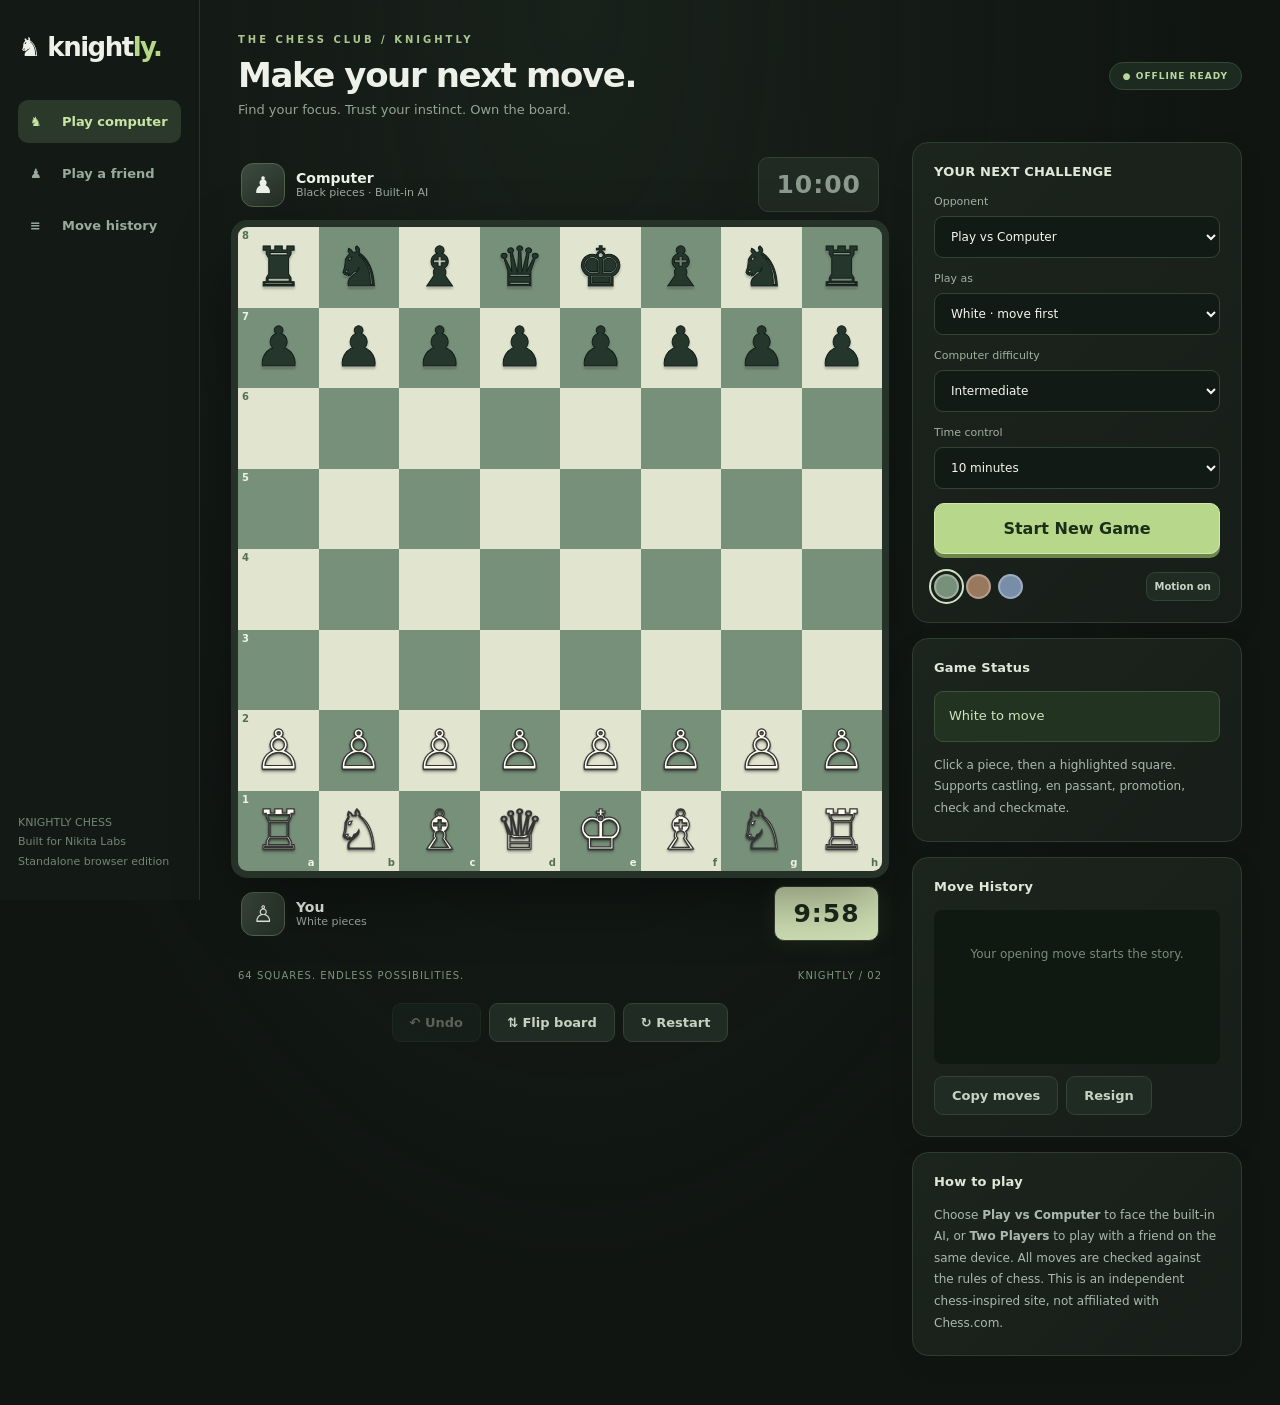
==== commit 7764b7be: "Allow playing either colour with colour-aware AI and board orientation" ====
--- a/knightly-chess/index.html
+++ b/knightly-chess/index.html
@@ -3,8 +3,8 @@
 
 /* Knightly Studio */
 :root{--green:#b5d887;--panel:#181e1c;--line:#303b33;--muted:#92a295;background:#101512;color:#edf1e8;color-scheme:dark}body{background:radial-gradient(ellipse at 45% 0%,#23302670,transparent 65%),#101512}.shell{grid-template-columns:200px minmax(0,1fr)}.sidebar{background:#131915;border-color:#293329;padding:32px 18px;position:sticky;top:0;height:100vh}.brand{font-size:26px;letter-spacing:-1.5px}.brand span{color:#b5d887}.nav button{background:transparent;color:#99aa9d;text-align:left;border-radius:10px;padding:14px 12px;font-size:13px;font-weight:600;transition:background .2s,color .2s,transform .2s}.nav button:hover{background:#243027;color:#edf1e8;transform:translateX(3px)}.nav button.active{background:#2b392b;color:#c9e5a4}.sidefoot{position:absolute;bottom:28px;margin:0;color:#738477}.main{padding:34px 38px;max-width:1450px}.top{margin-bottom:25px}.top h1{font-size:34px;font-weight:650;letter-spacing:-1.4px}.top p{font-size:13px;color:#95a394}.eyebrow{font-size:10px;font-weight:750;letter-spacing:3px;color:#acc58f;margin-bottom:10px}.tag{background:#1d2a20;border:1px solid #344834;color:#bad79d;letter-spacing:1px;font-size:9px}.layout{grid-template-columns:minmax(320px,650px) minmax(280px,330px);gap:30px}.player{padding:15px 3px}.avatar{background:linear-gradient(145deg,#3d4b3e,#232e26);border:1px solid #54624b;border-radius:12px;width:44px;height:44px}.clock{border:1px solid #344033;background:#202922;color:#8d9b8e;font-size:25px;letter-spacing:1px;border-radius:10px;transition:background .3s,color .3s,box-shadow .3s}.clock.active{background:#cfdfb3;color:#1c2a1c;box-shadow:0 0 24px #bddf7b15}.clock.low{color:#ff9c88;background:#492b25}.board{border-radius:9px;outline:7px solid #263127;box-shadow:0 22px 65px #0007;position:relative;overflow:visible;isolation:isolate}.sq:first-child{border-top-left-radius:9px}.sq:nth-child(8){border-top-right-radius:9px}.sq:nth-child(57){border-bottom-left-radius:9px}.sq:last-child{border-bottom-right-radius:9px}.sq.light{background:var(--light,#e1e5cf)}.sq.dark{background:var(--dark,#779079)}.sq.last.light{background:#d9e3a4}.sq.last.dark{background:#a8bc7d}.sq.selected{background:#c7da83!important;box-shadow:inset 0 0 0 3px #f5ffd49c}.sq:hover{box-shadow:inset 0 0 0 3px #ffffff25}.sq:focus-visible{outline:3px solid #fff;outline-offset:-4px;z-index:4}.sq.check{background:#ce7266!important;animation:checkPulse 1.3s ease-in-out infinite}.sq.hint:after{background:#243c3559;animation:hintIn .2s ease-out}.sq.capture:after{border-color:#273f3266;animation:hintIn .2s ease-out}.piece{font-size:clamp(28px,4.3vw,58px);transition:filter .2s;will-change:transform}.selected .piece{filter:drop-shadow(0 6px 3px #0005);transform:translateY(-3px)}.piece.white{color:#fffdf1}.piece.black{color:#25362d;-webkit-text-stroke:1px #101e17}.light .coord{color:#536e56}.dark .coord{color:#eff2df}.panel{padding:21px;background:linear-gradient(135deg,#1c241e,#171e19);border:1px solid #303c32;border-radius:16px;box-shadow:0 8px 28px #0001;animation:rise .55s both}.panel:nth-child(2){animation-delay:.08s}.panel:nth-child(3){animation-delay:.16s}.panel h2{font-size:13px;letter-spacing:.2px;color:#dfe8d7}.field label{font-size:11px;color:#a1b09e}.field select{background:#111a14;border-color:#354336;border-radius:9px;padding:12px;font-size:12px}.primary{background:#b7d78b;border:1px solid #d3e8ae;padding:15px;border-radius:10px;box-shadow:0 4px 0 #6b874b;color:#1d2d18;transition:transform .2s,background .2s,box-shadow .2s}.primary:hover{background:#d0e6ab;transform:translateY(-2px);box-shadow:0 6px 0 #6b874b}.primary:active{transform:translateY(3px);box-shadow:0 1px 0 #6b874b}.status{background:#233322;border-color:#3d5137;color:#d0e3bc;transition:background .25s}.status.thinking:after{content:' ●';color:#b5d887;animation:checkPulse .8s infinite}.action{background:#202b23;border:1px solid #354237;color:#c7d3c2;border-radius:9px;transition:transform .2s,background .2s}.action:hover{background:#344333;transform:translateY(-2px)}.moves{height:154px;background:#101812;scrollbar-width:thin;scrollbar-color:#42553b transparent}.moves:empty:before{content:'Your opening move starts the story.';grid-column:1/-1;padding:28px 12px;text-align:center;color:#788b78;font-size:12px}.move{background:transparent;font-variant-numeric:tabular-nums;color:#c4d1be}.move:last-child{background:#30412b;color:#e2f1ce;animation:rise .22s ease-out}.promo{backdrop-filter:blur(10px)}.promo-inner{background:#1b281e;border-color:#5e794d;box-shadow:0 24px 100px #0007;animation:rise .25s ease-out}.notice{z-index:50;border:1px solid #698657;box-shadow:0 10px 35px #0005;animation:rise .2s ease-out}.board-actions{padding:22px 0 10px}.appearance{display:flex;gap:7px;align-items:center;margin-top:18px}.swatch{width:25px;height:25px;border-radius:50%;border:2px solid #ffffff45;background:var(--swatch)}.swatch[aria-pressed=true]{outline:2px solid #d2e2c3;outline-offset:3px}.motion-toggle{margin-left:auto;font-size:10px;padding:8px}.game-result{padding:18px;border:1px solid #91ac71;background:#2a3c24;border-radius:12px;margin-bottom:16px;animation:rise .4s}.game-result strong{display:block;margin-bottom:6px;font-size:19px}.game-result small{color:#b9ceb0}.capture-burst{position:absolute;inset:10%;border:3px solid #fff5b6;border-radius:50%;pointer-events:none;animation:burst .45s ease-out forwards;z-index:5}.board-caption{display:flex;justify-content:space-between;margin-top:14px;color:#7e927d;font-size:10px;letter-spacing:1px}.top,.board{animation:rise .6s both}@keyframes rise{from{opacity:0;transform:translateY(12px)}to{opacity:1;transform:translateY(0)}}@keyframes hintIn{from{opacity:0;scale:.4}to{opacity:1;scale:1}}@keyframes checkPulse{50%{filter:brightness(1.16)}}@keyframes burst{to{transform:scale(1.7);opacity:0}}button:focus-visible,select:focus-visible{outline:2px solid #d3e9ac;outline-offset:3px}body.no-motion *,body.no-motion *:after{animation:none!important;transition:none!important}@media(prefers-reduced-motion:reduce){*,*:after{animation:none!important;transition:none!important}}@media(max-width:1150px){.shell{grid-template-columns:1fr}.sidebar{display:none}.main{padding:24px}.layout{grid-template-columns:minmax(320px,620px) minmax(270px,310px)}}@media(max-width:850px){.layout{grid-template-columns:minmax(0,620px)}.top{max-width:620px}.piece{font-size:clamp(28px,8vw,58px)}.layout>aside{display:grid;grid-template-columns:1fr 1fr;gap:14px}.panel{margin:0}.panel:first-child{grid-row:span 2}.main{padding:22px}.top h1{font-size:28px}}@media(max-width:520px){.main{padding:18px 13px}.layout>aside{display:block}.panel{margin-bottom:14px}.tag{display:none}.clock{font-size:20px}.board{outline-width:4px}.action{padding:10px 12px}.board-caption{font-size:8px}}
-</style></head><body><div class="shell"><aside class="sidebar"><div class="brand">♞ knight<span>ly.</span></div><nav class="nav" aria-label="Game modes"><button class="active" data-mode="ai"><span class="icon">♞</span>Play computer</button><button data-mode="local"><span class="icon">♟</span>Play a friend</button><button id="historyNav"><span class="icon">≡</span>Move history</button></nav><div class="sidefoot">KNIGHTLY CHESS<br>Built for Nikita Labs<br>Standalone browser edition</div></aside><main class="main"><div class="top"><div><div class="eyebrow">THE CHESS CLUB / KNIGHTLY</div><h1>Make your next move.</h1><p>Find your focus. Trust your instinct. Own the board.</p></div><span class="tag">● OFFLINE READY</span></div><div class="layout"><div><div class="player"><div class="identity"><div class="avatar">♟</div><div><span id="blackName">Black</span><div style="font-size:11px;color:#9fa9a2;font-weight:400" id="blackNote">Waiting for game</div></div></div><div class="clock" id="blackClock">10:00</div></div><div class="board" id="board" role="grid" aria-label="Chess board"></div><div class="player"><div class="identity"><div class="avatar">♙</div><div><span id="whiteName">White</span><div style="font-size:11px;color:#9fa9a2;font-weight:400" id="whiteNote">Ready to play</div></div></div><div class="clock" id="whiteClock">10:00</div></div><div class="board-caption"><span>64 SQUARES. ENDLESS POSSIBILITIES.</span><span>KNIGHTLY / 02</span></div><div class="board-actions"><button class="action" id="undo">↶ Undo</button><button class="action" id="flip">⇅ Flip board</button><button class="action" id="restart">↻ Restart</button></div></div><aside><section class="panel"><h2>YOUR NEXT CHALLENGE</h2><div class="field"><label>Opponent</label><select id="opponent"><option value="ai">Play vs Computer</option><option value="local">Two Players (same device)</option></select></div><div class="field"><label>Computer difficulty</label><select id="difficulty"><option value="easy">Casual</option><option value="medium" selected>Intermediate</option><option value="hard">Challenging</option></select></div><div class="field"><label>Time control</label><select id="time"><option value="0">Unlimited</option><option value="180">3 minutes</option><option value="600" selected>10 minutes</option><option value="900">15 minutes</option></select></div><button class="primary" id="new">Start New Game</button><div class="appearance"><button class="swatch" data-theme="sage" aria-label="Sage board" aria-pressed="true" style="--swatch:#779079"></button><button class="swatch" data-theme="walnut" aria-label="Walnut board" aria-pressed="false" style="--swatch:#98795d"></button><button class="swatch" data-theme="slate" aria-label="Slate board" aria-pressed="false" style="--swatch:#788da8"></button><button class="action motion-toggle" id="motion" aria-pressed="true">Motion on</button></div></section><section class="panel"><h2>Game Status</h2><div id="result" hidden class="game-result" role="status"></div><div class="status" id="status" aria-live="polite">White to move. Select a piece to see legal moves.</div><div class="info">Click a piece, then a highlighted square. Supports castling, en passant, promotion, check and checkmate.</div></section><section class="panel"><h2>Move History</h2><div class="moves" id="moves"></div><div style="display:flex;gap:8px;margin-top:12px"><button class="action" id="copy">Copy moves</button><button class="action" id="resign">Resign</button></div></section><section class="panel"><h2>How to play</h2><div class="info">Choose <b>Play vs Computer</b> to face the built-in AI, or <b>Two Players</b> to play with a friend on the same device. All moves are checked against the rules of chess. This is an independent chess-inspired site, not affiliated with Chess.com.</div></section></aside></div></main></div><div id="promotion" class="promo"><div class="promo-inner"><h3>Choose promotion</h3><div id="promotionChoices" class="promo-options"></div></div></div><div id="notice" class="notice" role="status"></div><script>
-(()=>{'use strict';const $=id=>document.getElementById(id),symbols={wk:'♔',wq:'♕',wr:'♖',wb:'♗',wn:'♘',wp:'♙',bk:'♚',bq:'♛',br:'♜',bb:'♝',bn:'♞',bp:'♟'},value={p:100,n:320,b:330,r:500,q:900,k:0},files='abcdefgh';let motion=true,lastAnimated=0;const reduced=matchMedia('(prefers-reduced-motion: reduce)');const canAnimate=()=>motion&&!reduced.matches;let s,selected=null,options=[],flipped=false,history=[],notation=[],thinking=false,aiTimer=null,ticker=null,lastTick=Date.now(),gameId=0;const inside=(r,c)=>r>=0&&r<8&&c>=0&&c<8;const opponent=()=>$('opponent').value==='ai';const opponentTurn=()=>opponent()&&s.turn==='b';function fresh(){const b=Array.from({length:8},()=>Array(8).fill(null));const back=['r','n','b','q','k','b','n','r'];for(let c=0;c<8;c++){b[0][c]='b'+back[c];b[1][c]='bp';b[6][c]='wp';b[7][c]='w'+back[c]}return {b,turn:'w',rights:{wk:true,wq:true,bk:true,bq:true},ep:null,half:0,full:1,over:null,clocks:{w:Number($('time').value),b:Number($('time').value)},repetitions:{}}}const clone=x=>({b:x.b.map(row=>row.slice()),turn:x.turn,rights:{...x.rights},ep:x.ep?x.ep.slice():null,half:x.half,full:x.full,over:x.over,clocks:{...x.clocks},repetitions:{...x.repetitions}});const other=c=>c==='w'?'b':'w';function attacked(x,r,c,by){const b=x.b,pr=by==='w'?1:-1;for(const dc of [-1,1]){const rr=r+pr,cc=c+dc;if(inside(rr,cc)&&b[rr][cc]===by+'p')return true}for(const [dr,dc] of [[-2,-1],[-2,1],[-1,-2],[-1,2],[1,-2],[1,2],[2,-1],[2,1]]){const rr=r+dr,cc=c+dc;if(inside(rr,cc)&&b[rr][cc]===by+'n')return true}for(const [dr,dc] of [[-1,-1],[-1,1],[1,-1],[1,1],[-1,0],[1,0],[0,-1],[0,1]]){let rr=r+dr,cc=c+dc,d=1;while(inside(rr,cc)){const p=b[rr][cc];if(p){if(p[0]===by){if(d===1&&p[1]==='k')return true;if((dr===0||dc===0)&&(p[1]==='r'||p[1]==='q'))return true;if(dr!==0&&dc!==0&&(p[1]==='b'||p[1]==='q'))return true}break}rr+=dr;cc+=dc;d++}}return false}function inCheck(x,col){for(let r=0;r<8;r++)for(let c=0;c<8;c++)if(x.b[r][c]===col+'k')return attacked(x,r,c,other(col));return true}function pseudo(x,r,c){const b=x.b,p=b[r][c];if(!p)return[];const col=p[0],kind=p[1],moves=[];function add(rr,cc,extra={}){if(!inside(rr,cc))return;const target=b[rr][cc];if(!target||target[0]!==col&&target[1]!=='k')moves.push({from:[r,c],to:[rr,cc],...extra})}if(kind==='p'){const d=col==='w'?-1:1,last=col==='w'?0:7,initial=col==='w'?6:1;if(inside(r+d,c)&&!b[r+d][c]){add(r+d,c,r+d===last?{promotion:'q'}:{});if(r===initial&&!b[r+2*d][c])add(r+2*d,c,{double:true})}for(const dc of [-1,1]){const rr=r+d,cc=c+dc;if(!inside(rr,cc))continue;if(b[rr][cc]&&b[rr][cc][0]!==col&&b[rr][cc][1]!=='k')add(rr,cc,rr===last?{promotion:'q'}:{});else if(x.ep&&x.ep[0]===rr&&x.ep[1]===cc&&b[r][cc]===other(col)+'p')add(rr,cc,{enpassant:true})}}else if(kind==='n'){for(const [dr,dc] of [[-2,-1],[-2,1],[-1,-2],[-1,2],[1,-2],[1,2],[2,-1],[2,1]])add(r+dr,c+dc)}else if(kind==='k'){for(let dr=-1;dr<=1;dr++)for(let dc=-1;dc<=1;dc++)if(dr||dc)add(r+dr,c+dc);const home=col==='w'?7:0;if(r===home&&c===4&&!inCheck(x,col)){if(x.rights[col+'k']&&b[home][5]===null&&b[home][6]===null&&b[home][7]===col+'r'&&!attacked(x,home,5,other(col))&&!attacked(x,home,6,other(col)))add(home,6,{castle:'k'});if(x.rights[col+'q']&&b[home][1]===null&&b[home][2]===null&&b[home][3]===null&&b[home][0]===col+'r'&&!attacked(x,home,3,other(col))&&!attacked(x,home,2,other(col)))add(home,2,{castle:'q'})}}else{const dirs=kind==='b'?[[-1,-1],[-1,1],[1,-1],[1,1]]:kind==='r'?[[-1,0],[1,0],[0,-1],[0,1]]:[[-1,-1],[-1,1],[1,-1],[1,1],[-1,0],[1,0],[0,-1],[0,1]];for(const [dr,dc] of dirs){let rr=r+dr,cc=c+dc;while(inside(rr,cc)){if(b[rr][cc]){if(b[rr][cc][0]!==col&&b[rr][cc][1]!=='k')add(rr,cc);break}add(rr,cc);rr+=dr;cc+=dc}}}return moves}function apply(x,m){const y=clone(x),[r,c]=m.from,[rr,cc]=m.to,p=y.b[r][c],col=p[0],target=y.b[rr][cc];y.b[r][c]=null;y.b[rr][cc]=m.promotion?col+m.promotion:p;if(m.enpassant)y.b[r][cc]=null;if(m.castle){const home=col==='w'?7:0;if(m.castle==='k'){y.b[home][5]=y.b[home][7];y.b[home][7]=null}else{y.b[home][3]=y.b[home][0];y.b[home][0]=null}}if(p[1]==='k'){y.rights[col+'k']=false;y.rights[col+'q']=false}if(p[1]==='r'){if(r===(col==='w'?7:0)&&c===0)y.rights[col+'q']=false;if(r===(col==='w'?7:0)&&c===7)y.rights[col+'k']=false}if(target&&target[1]==='r'){const enemy=other(col),home=enemy==='w'?7:0;if(rr===home&&cc===0)y.rights[enemy+'q']=false;if(rr===home&&cc===7)y.rights[enemy+'k']=false}y.ep=m.double?[(r+rr)/2,c]:null;y.half=p[1]==='p'||target||m.enpassant?0:y.half+1;if(col==='b')y.full++;y.turn=other(col);return y}function legal(x,col=x.turn){const out=[];for(let r=0;r<8;r++)for(let c=0;c<8;c++)if(x.b[r][c]&&x.b[r][c][0]===col)for(const m of pseudo(x,r,c)){if(!inCheck(apply(x,m),col))out.push(m)}return out}function poskey(x){return x.b.flat().map(p=>p||'..').join('')+x.turn+Object.entries(x.rights).filter(([k,v])=>v).map(([k])=>k).join('')+(x.ep?x.ep.join(','):'-')}function ending(){const lm=legal(s);if(!lm.length){s.over=inCheck(s,s.turn)?(other(s.turn)==='w'?'White':'Black')+' wins by checkmate':'Draw by stalemate';return}if(s.half>=100){s.over='Draw by fifty-move rule';return}if(Object.values(s.repetitions).some(n=>n>=3)){s.over='Draw by threefold repetition';return}const pieces=s.b.flat().filter(Boolean);if(pieces.every(p=>p[1]==='k')||pieces.length===3&&pieces.some(p=>p[1]==='n'||p[1]==='b')&&pieces.filter(p=>p[1]==='k').length===2){s.over='Draw by insufficient material'}}function labelMove(x,m,next){const p=x.b[m.from[0]][m.from[1]],capture=!!x.b[m.to[0]][m.to[1]]||m.enpassant;let name=m.castle?(m.castle==='k'?'O-O':'O-O-O'):(p[1]==='p'?(capture?files[m.from[1]]+'x':''):' '+p[1].toUpperCase()+(capture?'x':''))+(m.castle?'':files[m.to[1]]+(8-m.to[0]));name=name.trim();if(m.promotion)name+='='+m.promotion.toUpperCase();if(!legal(next).length&&inCheck(next,next.turn))name+='#';else if(inCheck(next,next.turn))name+='+';return name}function execute(m){if(s.over)return;const prev=clone(s),next=apply(s,m),name=labelMove(s,m,next);history.push(prev);notation.push(name);s=next;const k=poskey(s);s.repetitions[k]=(s.repetitions[k]||0)+1;ending();selected=null;options=[];draw();if(!s.over&&opponentTurn())queueAI();animateMove(m,prev)}function squareClick(r,c){if(s.over||thinking||opponentTurn())return;const move=options.find(m=>m.to[0]===r&&m.to[1]===c);if(move){if(move.promotion){showPromotion(move);return}execute(move);return}const p=s.b[r][c];if(p&&p[0]===s.turn){selected=[r,c];options=legal(s).filter(m=>m.from[0]===r&&m.from[1]===c)}else{selected=null;options=[]}draw()}function showPromotion(m){const box=$('promotionChoices');box.innerHTML='';for(const kind of ['q','r','b','n']){const b=document.createElement('button');b.textContent=symbols[s.turn+kind];b.onclick=()=>{$('promotion').classList.remove('show');execute({...m,promotion:kind})};box.appendChild(b)}$('promotion').classList.add('show')}function draw(){const board=$('board');board.innerHTML='';const order=Array.from({length:8},(_,i)=>flipped?7-i:i),lm=history.length?notation.length?history[history.length-1]:null:null;let lastMove=null;if(lm){const current=history[history.length-1];const previous=notation.length;/* highlight determined from stored positions */for(let r=0;r<8;r++)for(let c=0;c<8;c++)if(current.b[r][c]!==s.b[r][c]){} }for(const r of order)for(const c of order){const p=s.b[r][c],sq=document.createElement('div'),light=(r+c)%2===0;sq.className='sq '+(light?'light':'dark');sq.dataset.r=r;sq.dataset.c=c;sq.setAttribute('role','gridcell');sq.tabIndex=0;sq.setAttribute('aria-label',files[c]+(8-r)+(p?' '+({w:'White',b:'Black'}[p[0]])+' '+({p:'pawn',n:'knight',b:'bishop',r:'rook',q:'queen',k:'king'}[p[1]]):' empty'));sq.onkeydown=e=>{if(e.key==='Enter'||e.key===' '){e.preventDefault();squareClick(r,c)}};if(lm&&lm.b[r][c]!==s.b[r][c])sq.classList.add('last');if(selected&&selected[0]===r&&selected[1]===c)sq.classList.add('selected');const opt=options.find(m=>m.to[0]===r&&m.to[1]===c);if(opt)sq.classList.add(p?'capture':'hint');if(p&&p[1]==='k'&&p[0]===s.turn&&inCheck(s,s.turn))sq.classList.add('check');if(p){const piece=document.createElement('span');piece.className='piece '+(p[0]==='w'?'white':'black');piece.textContent=symbols[p];sq.appendChild(piece)}if(c===order[0]){const label=document.createElement('span');label.className='coord rank';label.textContent=8-r;sq.appendChild(label)}if(r===order[7]){const label=document.createElement('span');label.className='coord file';label.textContent=files[c];sq.appendChild(label)}sq.onclick=()=>squareClick(r,c);board.appendChild(sq)}$('status').classList.toggle('thinking',thinking);$('result').hidden=!s.over;if(s.over){$('result').replaceChildren();const title=document.createElement('strong');title.textContent=s.over;const sub=document.createElement('small');sub.textContent='Every game is another step forward.';$('result').append(title,sub)}$('status').textContent=s.over?s.over:(s.turn==='w'?'White':'Black')+' to move'+(inCheck(s,s.turn)?' — CHECK!':'')+(thinking?' · Computer thinking…':'');$('whiteClock').classList.toggle('active',s.turn==='w'&&!s.over);$('blackClock').classList.toggle('active',s.turn==='b'&&!s.over);for(const col of ['w','b'])$(col==='w'?'whiteClock':'blackClock').classList.toggle('low',Number($('time').value)>0&&s.clocks[col]<30);$('whiteClock').textContent=formatClock(s.clocks.w);$('blackClock').textContent=formatClock(s.clocks.b);$('blackName').textContent=opponent()?'Computer':'Black';$('whiteName').textContent='You'+(opponent()?'':' (White)');$('blackNote').textContent=opponent()?'Built-in AI':'Local player';$('whiteNote').textContent='White pieces';$('moves').innerHTML=notation.map((m,i)=>'<div class="move"><b>'+(i%2===0?Math.floor(i/2)+1+'.':'…')+'</b>'+m+'</div>').join('');$('moves').scrollTop=$('moves').scrollHeight;$('undo').disabled=history.length===0||thinking||!!s.over&&history.length===0}function formatClock(n){if(Number($('time').value)===0)return '∞';return Math.floor(Math.max(0,n)/60)+':'+String(Math.floor(Math.max(0,n)%60)).padStart(2,'0')}function scorePosition(x){let total=0;for(let r=0;r<8;r++)for(let c=0;c<8;c++){const p=x.b[r][c];if(!p)continue;const center=(3.5-Math.abs(3.5-r))+(3.5-Math.abs(3.5-c));const bonus=p[1]==='p'?(p[0]==='b'?r:7-r)*3:p[1]==='n'||p[1]==='b'?center*4:0;total+=(p[0]==='b'?1:-1)*(value[p[1]]+bonus)}return total}function aiPick(){const moves=legal(s),diff=$('difficulty').value;if(!moves.length)return null;if(diff==='easy')return moves[Math.floor(Math.random()*moves.length)];let best=-Infinity,choices=[];for(const m of moves){const next=apply(s,m);let sc=scorePosition(next)+Math.random()*(diff==='hard'?12:65);if(inCheck(next,'w'))sc+=35;const replies=legal(next);if(!replies.length)sc+=inCheck(next,'w')?100000:0;if(diff==='hard'&&replies.length){let worst=Infinity;for(const reply of replies){const next2=apply(next,reply);let val=scorePosition(next2);if(!legal(next2).length&&inCheck(next2,'b'))val=-100000;if(val<worst)worst=val}sc=worst+Math.random()*8}if(sc>best){best=sc;choices=[m]}else if(sc===best)choices.push(m)}return choices[Math.floor(Math.random()*choices.length)]}function queueAI(){thinking=true;draw();const id=gameId;aiTimer=setTimeout(()=>{if(id!==gameId)return;thinking=false;const m=aiPick();if(m)execute(m);else draw()},350)}function newGame(){gameId++;clearTimeout(aiTimer);thinking=false;s=fresh();selected=null;options=[];history=[];notation=[];s.repetitions[poskey(s)]=1;lastTick=Date.now();$('promotion').classList.remove('show');$('difficulty').disabled=!opponent();draw()}function undo(){if(thinking)return;const count=opponent()?Math.min(2,history.length):1;for(let i=0;i<count;i++){if(!history.length)break;s=history.pop();notation.pop()}selected=null;options=[];draw();if(opponentTurn()&&!s.over)queueAI()}function tick(){const now=Date.now(),delta=Math.min(1,(now-lastTick)/1000);lastTick=now;if(!s||s.over||Number($('time').value)===0)return;s.clocks[s.turn]-=delta;if(s.clocks[s.turn]<=0){s.clocks[s.turn]=0;s.over=(s.turn==='w'?'Black':'White')+' wins on time';gameId++;clearTimeout(aiTimer);thinking=false;draw()}else{for(const col of ['w','b'])$(col==='w'?'whiteClock':'blackClock').classList.toggle('low',Number($('time').value)>0&&s.clocks[col]<30);$('whiteClock').textContent=formatClock(s.clocks.w);$('blackClock').textContent=formatClock(s.clocks.b)}}function notify(msg){$('notice').textContent=msg;$('notice').style.display='block';setTimeout(()=>$('notice').style.display='none',2000)}$('new').onclick=newGame;$('restart').onclick=()=>{if(confirm('Restart the current game?'))newGame()};$('undo').onclick=undo;$('flip').onclick=()=>{flipped=!flipped;draw();if(canAnimate())$('board').animate([{opacity:.4,transform:'scale(.97)'},{opacity:1,transform:'scale(1)'}],{duration:300,easing:'ease-out'})};$('resign').onclick=()=>{if(s.over)return;if(confirm('Resign this game?')){s.over=(s.turn==='w'?'Black':'White')+' wins by resignation';gameId++;clearTimeout(aiTimer);thinking=false;draw()}};$('copy').onclick=()=>{const txt=notation.map((m,i)=>(i%2===0?Math.floor(i/2)+1+'. ':'')+m).join(' ');if(navigator.clipboard?.writeText)navigator.clipboard.writeText(txt).then(()=>notify('Moves copied')).catch(()=>notify('Copy unavailable'));else{const t=document.createElement('textarea');t.value=txt;document.body.appendChild(t);t.select();document.execCommand('copy');t.remove();notify('Moves copied')}};$('opponent').onchange=()=>{$('difficulty').disabled=!opponent();newGame()};$('time').onchange=newGame;
+</style></head><body><div class="shell"><aside class="sidebar"><div class="brand">♞ knight<span>ly.</span></div><nav class="nav" aria-label="Game modes"><button class="active" data-mode="ai"><span class="icon">♞</span>Play computer</button><button data-mode="local"><span class="icon">♟</span>Play a friend</button><button id="historyNav"><span class="icon">≡</span>Move history</button></nav><div class="sidefoot">KNIGHTLY CHESS<br>Built for Nikita Labs<br>Standalone browser edition</div></aside><main class="main"><div class="top"><div><div class="eyebrow">THE CHESS CLUB / KNIGHTLY</div><h1>Make your next move.</h1><p>Find your focus. Trust your instinct. Own the board.</p></div><span class="tag">● OFFLINE READY</span></div><div class="layout"><div><div class="player"><div class="identity"><div class="avatar">♟</div><div><span id="blackName">Black</span><div style="font-size:11px;color:#9fa9a2;font-weight:400" id="blackNote">Waiting for game</div></div></div><div class="clock" id="blackClock">10:00</div></div><div class="board" id="board" role="grid" aria-label="Chess board"></div><div class="player"><div class="identity"><div class="avatar">♙</div><div><span id="whiteName">White</span><div style="font-size:11px;color:#9fa9a2;font-weight:400" id="whiteNote">Ready to play</div></div></div><div class="clock" id="whiteClock">10:00</div></div><div class="board-caption"><span>64 SQUARES. ENDLESS POSSIBILITIES.</span><span>KNIGHTLY / 02</span></div><div class="board-actions"><button class="action" id="undo">↶ Undo</button><button class="action" id="flip">⇅ Flip board</button><button class="action" id="restart">↻ Restart</button></div></div><aside><section class="panel"><h2>YOUR NEXT CHALLENGE</h2><div class="field"><label>Opponent</label><select id="opponent"><option value="ai">Play vs Computer</option><option value="local">Two Players (same device)</option></select></div><div class="field"><label for="color">Play as</label><select id="color"><option value="w">White · move first</option><option value="b">Black · move second</option></select></div><div class="field"><label>Computer difficulty</label><select id="difficulty"><option value="easy">Casual</option><option value="medium" selected>Intermediate</option><option value="hard">Challenging</option></select></div><div class="field"><label>Time control</label><select id="time"><option value="0">Unlimited</option><option value="180">3 minutes</option><option value="600" selected>10 minutes</option><option value="900">15 minutes</option></select></div><button class="primary" id="new">Start New Game</button><div class="appearance"><button class="swatch" data-theme="sage" aria-label="Sage board" aria-pressed="true" style="--swatch:#779079"></button><button class="swatch" data-theme="walnut" aria-label="Walnut board" aria-pressed="false" style="--swatch:#98795d"></button><button class="swatch" data-theme="slate" aria-label="Slate board" aria-pressed="false" style="--swatch:#788da8"></button><button class="action motion-toggle" id="motion" aria-pressed="true">Motion on</button></div></section><section class="panel"><h2>Game Status</h2><div id="result" hidden class="game-result" role="status"></div><div class="status" id="status" aria-live="polite">White to move. Select a piece to see legal moves.</div><div class="info">Click a piece, then a highlighted square. Supports castling, en passant, promotion, check and checkmate.</div></section><section class="panel"><h2>Move History</h2><div class="moves" id="moves"></div><div style="display:flex;gap:8px;margin-top:12px"><button class="action" id="copy">Copy moves</button><button class="action" id="resign">Resign</button></div></section><section class="panel"><h2>How to play</h2><div class="info">Choose <b>Play vs Computer</b> to face the built-in AI, or <b>Two Players</b> to play with a friend on the same device. All moves are checked against the rules of chess. This is an independent chess-inspired site, not affiliated with Chess.com.</div></section></aside></div></main></div><div id="promotion" class="promo"><div class="promo-inner"><h3>Choose promotion</h3><div id="promotionChoices" class="promo-options"></div></div></div><div id="notice" class="notice" role="status"></div><script>
+(()=>{'use strict';const $=id=>document.getElementById(id),symbols={wk:'♔',wq:'♕',wr:'♖',wb:'♗',wn:'♘',wp:'♙',bk:'♚',bq:'♛',br:'♜',bb:'♝',bn:'♞',bp:'♟'},value={p:100,n:320,b:330,r:500,q:900,k:0},files='abcdefgh';let motion=true,lastAnimated=0;const reduced=matchMedia('(prefers-reduced-motion: reduce)');const canAnimate=()=>motion&&!reduced.matches;let s,selected=null,options=[],flipped=false,history=[],notation=[],thinking=false,aiTimer=null,ticker=null,lastTick=Date.now(),gameId=0;const inside=(r,c)=>r>=0&&r<8&&c>=0&&c<8;const opponent=()=>$('opponent').value==='ai';const humanColor=()=>$('color').value;const computerColor=()=>other(humanColor());const opponentTurn=()=>opponent()&&s.turn===computerColor();function fresh(){const b=Array.from({length:8},()=>Array(8).fill(null));const back=['r','n','b','q','k','b','n','r'];for(let c=0;c<8;c++){b[0][c]='b'+back[c];b[1][c]='bp';b[6][c]='wp';b[7][c]='w'+back[c]}return {b,turn:'w',rights:{wk:true,wq:true,bk:true,bq:true},ep:null,half:0,full:1,over:null,clocks:{w:Number($('time').value),b:Number($('time').value)},repetitions:{}}}const clone=x=>({b:x.b.map(row=>row.slice()),turn:x.turn,rights:{...x.rights},ep:x.ep?x.ep.slice():null,half:x.half,full:x.full,over:x.over,clocks:{...x.clocks},repetitions:{...x.repetitions}});const other=c=>c==='w'?'b':'w';function attacked(x,r,c,by){const b=x.b,pr=by==='w'?1:-1;for(const dc of [-1,1]){const rr=r+pr,cc=c+dc;if(inside(rr,cc)&&b[rr][cc]===by+'p')return true}for(const [dr,dc] of [[-2,-1],[-2,1],[-1,-2],[-1,2],[1,-2],[1,2],[2,-1],[2,1]]){const rr=r+dr,cc=c+dc;if(inside(rr,cc)&&b[rr][cc]===by+'n')return true}for(const [dr,dc] of [[-1,-1],[-1,1],[1,-1],[1,1],[-1,0],[1,0],[0,-1],[0,1]]){let rr=r+dr,cc=c+dc,d=1;while(inside(rr,cc)){const p=b[rr][cc];if(p){if(p[0]===by){if(d===1&&p[1]==='k')return true;if((dr===0||dc===0)&&(p[1]==='r'||p[1]==='q'))return true;if(dr!==0&&dc!==0&&(p[1]==='b'||p[1]==='q'))return true}break}rr+=dr;cc+=dc;d++}}return false}function inCheck(x,col){for(let r=0;r<8;r++)for(let c=0;c<8;c++)if(x.b[r][c]===col+'k')return attacked(x,r,c,other(col));return true}function pseudo(x,r,c){const b=x.b,p=b[r][c];if(!p)return[];const col=p[0],kind=p[1],moves=[];function add(rr,cc,extra={}){if(!inside(rr,cc))return;const target=b[rr][cc];if(!target||target[0]!==col&&target[1]!=='k')moves.push({from:[r,c],to:[rr,cc],...extra})}if(kind==='p'){const d=col==='w'?-1:1,last=col==='w'?0:7,initial=col==='w'?6:1;if(inside(r+d,c)&&!b[r+d][c]){add(r+d,c,r+d===last?{promotion:'q'}:{});if(r===initial&&!b[r+2*d][c])add(r+2*d,c,{double:true})}for(const dc of [-1,1]){const rr=r+d,cc=c+dc;if(!inside(rr,cc))continue;if(b[rr][cc]&&b[rr][cc][0]!==col&&b[rr][cc][1]!=='k')add(rr,cc,rr===last?{promotion:'q'}:{});else if(x.ep&&x.ep[0]===rr&&x.ep[1]===cc&&b[r][cc]===other(col)+'p')add(rr,cc,{enpassant:true})}}else if(kind==='n'){for(const [dr,dc] of [[-2,-1],[-2,1],[-1,-2],[-1,2],[1,-2],[1,2],[2,-1],[2,1]])add(r+dr,c+dc)}else if(kind==='k'){for(let dr=-1;dr<=1;dr++)for(let dc=-1;dc<=1;dc++)if(dr||dc)add(r+dr,c+dc);const home=col==='w'?7:0;if(r===home&&c===4&&!inCheck(x,col)){if(x.rights[col+'k']&&b[home][5]===null&&b[home][6]===null&&b[home][7]===col+'r'&&!attacked(x,home,5,other(col))&&!attacked(x,home,6,other(col)))add(home,6,{castle:'k'});if(x.rights[col+'q']&&b[home][1]===null&&b[home][2]===null&&b[home][3]===null&&b[home][0]===col+'r'&&!attacked(x,home,3,other(col))&&!attacked(x,home,2,other(col)))add(home,2,{castle:'q'})}}else{const dirs=kind==='b'?[[-1,-1],[-1,1],[1,-1],[1,1]]:kind==='r'?[[-1,0],[1,0],[0,-1],[0,1]]:[[-1,-1],[-1,1],[1,-1],[1,1],[-1,0],[1,0],[0,-1],[0,1]];for(const [dr,dc] of dirs){let rr=r+dr,cc=c+dc;while(inside(rr,cc)){if(b[rr][cc]){if(b[rr][cc][0]!==col&&b[rr][cc][1]!=='k')add(rr,cc);break}add(rr,cc);rr+=dr;cc+=dc}}}return moves}function apply(x,m){const y=clone(x),[r,c]=m.from,[rr,cc]=m.to,p=y.b[r][c],col=p[0],target=y.b[rr][cc];y.b[r][c]=null;y.b[rr][cc]=m.promotion?col+m.promotion:p;if(m.enpassant)y.b[r][cc]=null;if(m.castle){const home=col==='w'?7:0;if(m.castle==='k'){y.b[home][5]=y.b[home][7];y.b[home][7]=null}else{y.b[home][3]=y.b[home][0];y.b[home][0]=null}}if(p[1]==='k'){y.rights[col+'k']=false;y.rights[col+'q']=false}if(p[1]==='r'){if(r===(col==='w'?7:0)&&c===0)y.rights[col+'q']=false;if(r===(col==='w'?7:0)&&c===7)y.rights[col+'k']=false}if(target&&target[1]==='r'){const enemy=other(col),home=enemy==='w'?7:0;if(rr===home&&cc===0)y.rights[enemy+'q']=false;if(rr===home&&cc===7)y.rights[enemy+'k']=false}y.ep=m.double?[(r+rr)/2,c]:null;y.half=p[1]==='p'||target||m.enpassant?0:y.half+1;if(col==='b')y.full++;y.turn=other(col);return y}function legal(x,col=x.turn){const out=[];for(let r=0;r<8;r++)for(let c=0;c<8;c++)if(x.b[r][c]&&x.b[r][c][0]===col)for(const m of pseudo(x,r,c)){if(!inCheck(apply(x,m),col))out.push(m)}return out}function poskey(x){return x.b.flat().map(p=>p||'..').join('')+x.turn+Object.entries(x.rights).filter(([k,v])=>v).map(([k])=>k).join('')+(x.ep?x.ep.join(','):'-')}function ending(){const lm=legal(s);if(!lm.length){s.over=inCheck(s,s.turn)?(other(s.turn)==='w'?'White':'Black')+' wins by checkmate':'Draw by stalemate';return}if(s.half>=100){s.over='Draw by fifty-move rule';return}if(Object.values(s.repetitions).some(n=>n>=3)){s.over='Draw by threefold repetition';return}const pieces=s.b.flat().filter(Boolean);if(pieces.every(p=>p[1]==='k')||pieces.length===3&&pieces.some(p=>p[1]==='n'||p[1]==='b')&&pieces.filter(p=>p[1]==='k').length===2){s.over='Draw by insufficient material'}}function labelMove(x,m,next){const p=x.b[m.from[0]][m.from[1]],capture=!!x.b[m.to[0]][m.to[1]]||m.enpassant;let name=m.castle?(m.castle==='k'?'O-O':'O-O-O'):(p[1]==='p'?(capture?files[m.from[1]]+'x':''):' '+p[1].toUpperCase()+(capture?'x':''))+(m.castle?'':files[m.to[1]]+(8-m.to[0]));name=name.trim();if(m.promotion)name+='='+m.promotion.toUpperCase();if(!legal(next).length&&inCheck(next,next.turn))name+='#';else if(inCheck(next,next.turn))name+='+';return name}function execute(m){if(s.over)return;const prev=clone(s),next=apply(s,m),name=labelMove(s,m,next);history.push(prev);notation.push(name);s=next;const k=poskey(s);s.repetitions[k]=(s.repetitions[k]||0)+1;ending();selected=null;options=[];draw();if(!s.over&&opponentTurn())queueAI();animateMove(m,prev)}function squareClick(r,c){if(s.over||thinking||opponentTurn())return;const move=options.find(m=>m.to[0]===r&&m.to[1]===c);if(move){if(move.promotion){showPromotion(move);return}execute(move);return}const p=s.b[r][c];if(p&&p[0]===s.turn){selected=[r,c];options=legal(s).filter(m=>m.from[0]===r&&m.from[1]===c)}else{selected=null;options=[]}draw()}function showPromotion(m){const box=$('promotionChoices');box.innerHTML='';for(const kind of ['q','r','b','n']){const b=document.createElement('button');b.textContent=symbols[s.turn+kind];b.onclick=()=>{$('promotion').classList.remove('show');execute({...m,promotion:kind})};box.appendChild(b)}$('promotion').classList.add('show')}function draw(){const board=$('board');board.innerHTML='';const order=Array.from({length:8},(_,i)=>flipped?7-i:i),lm=history.length?notation.length?history[history.length-1]:null:null;let lastMove=null;if(lm){const current=history[history.length-1];const previous=notation.length;/* highlight determined from stored positions */for(let r=0;r<8;r++)for(let c=0;c<8;c++)if(current.b[r][c]!==s.b[r][c]){} }for(const r of order)for(const c of order){const p=s.b[r][c],sq=document.createElement('div'),light=(r+c)%2===0;sq.className='sq '+(light?'light':'dark');sq.dataset.r=r;sq.dataset.c=c;sq.setAttribute('role','gridcell');sq.tabIndex=0;sq.setAttribute('aria-label',files[c]+(8-r)+(p?' '+({w:'White',b:'Black'}[p[0]])+' '+({p:'pawn',n:'knight',b:'bishop',r:'rook',q:'queen',k:'king'}[p[1]]):' empty'));sq.onkeydown=e=>{if(e.key==='Enter'||e.key===' '){e.preventDefault();squareClick(r,c)}};if(lm&&lm.b[r][c]!==s.b[r][c])sq.classList.add('last');if(selected&&selected[0]===r&&selected[1]===c)sq.classList.add('selected');const opt=options.find(m=>m.to[0]===r&&m.to[1]===c);if(opt)sq.classList.add(p?'capture':'hint');if(p&&p[1]==='k'&&p[0]===s.turn&&inCheck(s,s.turn))sq.classList.add('check');if(p){const piece=document.createElement('span');piece.className='piece '+(p[0]==='w'?'white':'black');piece.textContent=symbols[p];sq.appendChild(piece)}if(c===order[0]){const label=document.createElement('span');label.className='coord rank';label.textContent=8-r;sq.appendChild(label)}if(r===order[7]){const label=document.createElement('span');label.className='coord file';label.textContent=files[c];sq.appendChild(label)}sq.onclick=()=>squareClick(r,c);board.appendChild(sq)}$('status').classList.toggle('thinking',thinking);$('result').hidden=!s.over;if(s.over){$('result').replaceChildren();const title=document.createElement('strong');title.textContent=s.over;const sub=document.createElement('small');sub.textContent='Every game is another step forward.';$('result').append(title,sub)}$('status').textContent=s.over?s.over:(s.turn==='w'?'White':'Black')+' to move'+(inCheck(s,s.turn)?' — CHECK!':'')+(thinking?' · Computer thinking…':'');$('whiteClock').classList.toggle('active',s.turn==='w'&&!s.over);$('blackClock').classList.toggle('active',s.turn==='b'&&!s.over);for(const col of ['w','b'])$(col==='w'?'whiteClock':'blackClock').classList.toggle('low',Number($('time').value)>0&&s.clocks[col]<30);$('whiteClock').textContent=formatClock(s.clocks.w);$('blackClock').textContent=formatClock(s.clocks.b);for(const col of ['w','b']){const colorName=col==='w'?'White':'Black',prefix=col==='w'?'white':'black';$(prefix+'Name').textContent=opponent()?(col===humanColor()?'You':'Computer'):colorName;$(prefix+'Note').textContent=colorName+' pieces'+(opponent()&&col===computerColor()?' · Built-in AI':'')}const players=document.querySelectorAll('.player');if(players.length===2){const black=$('blackName').closest('.player'),white=$('whiteName').closest('.player');board.before(flipped?white:black);board.after(flipped?black:white)}$('moves').innerHTML=notation.map((m,i)=>'<div class="move"><b>'+(i%2===0?Math.floor(i/2)+1+'.':'…')+'</b>'+m+'</div>').join('');$('moves').scrollTop=$('moves').scrollHeight;$('undo').disabled=history.length===0||thinking||!!s.over&&history.length===0}function formatClock(n){if(Number($('time').value)===0)return '∞';return Math.floor(Math.max(0,n)/60)+':'+String(Math.floor(Math.max(0,n)%60)).padStart(2,'0')}function scorePosition(x){let total=0;for(let r=0;r<8;r++)for(let c=0;c<8;c++){const p=x.b[r][c];if(!p)continue;const center=(3.5-Math.abs(3.5-r))+(3.5-Math.abs(3.5-c));const bonus=p[1]==='p'?(p[0]==='b'?r:7-r)*3:p[1]==='n'||p[1]==='b'?center*4:0;total+=(p[0]==='b'?1:-1)*(value[p[1]]+bonus)}return total}function aiPick(){const moves=legal(s),diff=$('difficulty').value,ai=computerColor(),human=humanColor(),sign=ai==='b'?1:-1;if(!moves.length)return null;if(diff==='easy')return moves[Math.floor(Math.random()*moves.length)];let best=-Infinity,choices=[];for(const m of moves){const next=apply(s,m);let sc=sign*scorePosition(next)+Math.random()*(diff==='hard'?12:65);if(inCheck(next,human))sc+=35;const replies=legal(next);if(!replies.length)sc+=inCheck(next,human)?100000:0;if(diff==='hard'&&replies.length){let worst=Infinity;for(const reply of replies){const next2=apply(next,reply);let val=sign*scorePosition(next2);if(!legal(next2).length&&inCheck(next2,ai))val=-100000;if(val<worst)worst=val}sc=worst+Math.random()*8}if(sc>best){best=sc;choices=[m]}else if(sc===best)choices.push(m)}return choices[Math.floor(Math.random()*choices.length)]}function queueAI(){thinking=true;draw();const id=gameId;aiTimer=setTimeout(()=>{if(id!==gameId)return;thinking=false;const m=aiPick();if(m)execute(m);else draw()},350)}function newGame(){gameId++;clearTimeout(aiTimer);thinking=false;s=fresh();selected=null;options=[];history=[];notation=[];s.repetitions[poskey(s)]=1;lastTick=Date.now();$('promotion').classList.remove('show');$('difficulty').disabled=!opponent();$('color').disabled=!opponent();flipped=opponent()&&humanColor()==='b';draw();if(opponentTurn())queueAI()}function undo(){if(thinking)return;const count=opponent()?Math.min(2,history.length):1;for(let i=0;i<count;i++){if(!history.length)break;s=history.pop();notation.pop()}selected=null;options=[];draw();if(opponentTurn()&&!s.over)queueAI()}function tick(){const now=Date.now(),delta=Math.min(1,(now-lastTick)/1000);lastTick=now;if(!s||s.over||Number($('time').value)===0)return;s.clocks[s.turn]-=delta;if(s.clocks[s.turn]<=0){s.clocks[s.turn]=0;s.over=(s.turn==='w'?'Black':'White')+' wins on time';gameId++;clearTimeout(aiTimer);thinking=false;draw()}else{for(const col of ['w','b'])$(col==='w'?'whiteClock':'blackClock').classList.toggle('low',Number($('time').value)>0&&s.clocks[col]<30);$('whiteClock').textContent=formatClock(s.clocks.w);$('blackClock').textContent=formatClock(s.clocks.b)}}function notify(msg){$('notice').textContent=msg;$('notice').style.display='block';setTimeout(()=>$('notice').style.display='none',2000)}$('new').onclick=newGame;$('restart').onclick=()=>{if(confirm('Restart the current game?'))newGame()};$('undo').onclick=undo;$('flip').onclick=()=>{flipped=!flipped;draw();if(canAnimate())$('board').animate([{opacity:.4,transform:'scale(.97)'},{opacity:1,transform:'scale(1)'}],{duration:300,easing:'ease-out'})};$('resign').onclick=()=>{if(s.over)return;if(confirm('Resign this game?')){s.over=((opponent()?humanColor():s.turn)==='w'?'Black':'White')+' wins by resignation';gameId++;clearTimeout(aiTimer);thinking=false;draw()}};$('copy').onclick=()=>{const txt=notation.map((m,i)=>(i%2===0?Math.floor(i/2)+1+'. ':'')+m).join(' ');if(navigator.clipboard?.writeText)navigator.clipboard.writeText(txt).then(()=>notify('Moves copied')).catch(()=>notify('Copy unavailable'));else{const t=document.createElement('textarea');t.value=txt;document.body.appendChild(t);t.select();document.execCommand('copy');t.remove();notify('Moves copied')}};$('opponent').onchange=()=>{$('difficulty').disabled=!opponent();newGame()};$('time').onchange=newGame;$('color').onchange=newGame;
 function animateMove(m,prev){if(!canAnimate())return;const board=$('board'),size=board.getBoundingClientRect().width/8,dir=flipped?-1:1;function glide(from,to){const el=board.querySelector(`[data-r="${to[0]}"][data-c="${to[1]}"] .piece`);if(!el)return;el.parentElement.style.zIndex=6;const a=el.animate([{transform:`translate(${(from[1]-to[1])*size*dir}px,${(from[0]-to[0])*size*dir}px)`},{transform:'translate(0,0)'}],{duration:280,easing:'cubic-bezier(.22,.7,.25,1)'});a.onfinish=()=>el.parentElement.style.zIndex=''}glide(m.from,m.to);if(m.castle)glide([m.from[0],m.castle==='k'?7:0],[m.from[0],m.castle==='k'?5:3]);if(prev.b[m.to[0]][m.to[1]]||m.enpassant){const cell=board.querySelector(`[data-r="${m.to[0]}"][data-c="${m.to[1]}"]`),ring=document.createElement('span');ring.className='capture-burst';cell.append(ring);ring.addEventListener('animationend',()=>ring.remove(),{once:true})}}
 document.querySelectorAll('[data-mode]').forEach(b=>b.onclick=()=>{$('opponent').value=b.dataset.mode;document.querySelectorAll('[data-mode]').forEach(n=>n.classList.toggle('active',n===b));newGame()});$('historyNav').onclick=()=>$('moves').scrollIntoView({behavior:canAnimate()?'smooth':'auto',block:'center'});document.querySelectorAll('[data-theme]').forEach(b=>b.onclick=()=>{const themes={sage:['#e1e5cf','#779079'],walnut:['#efdfc5','#98795d'],slate:['#e0e6ec','#788da8']};const [l,d]=themes[b.dataset.theme];document.documentElement.style.setProperty('--light',l);document.documentElement.style.setProperty('--dark',d);document.querySelectorAll('[data-theme]').forEach(x=>x.setAttribute('aria-pressed',String(x===b)))});$('motion').onclick=()=>{motion=!motion;document.body.classList.toggle('no-motion',!motion);$('motion').textContent='Motion '+(motion?'on':'off');$('motion').setAttribute('aria-pressed',String(motion))};
 newGame();ticker=setInterval(tick,200);
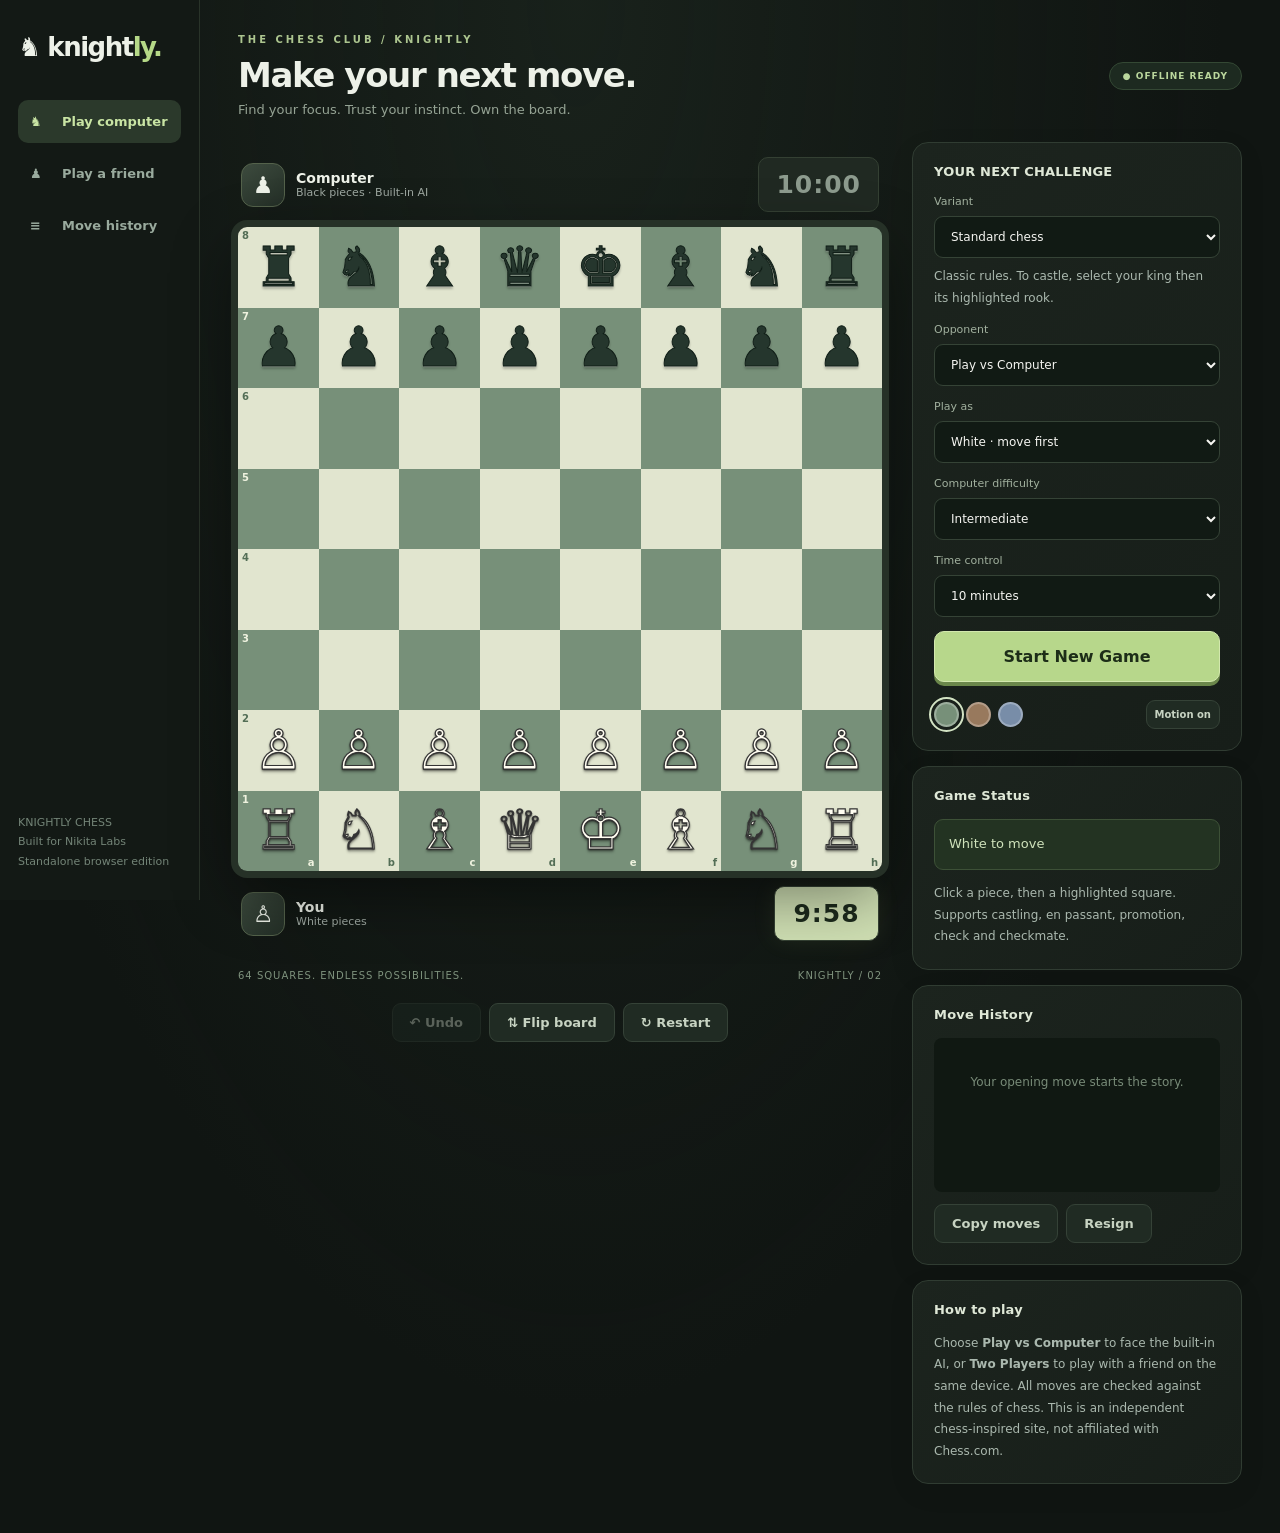
==== commit ba12e417: "Add Chess960 with variant castling and King of the Hill" ====
--- a/knightly-chess/index.html
+++ b/knightly-chess/index.html
@@ -3,9 +3,12 @@
 
 /* Knightly Studio */
 :root{--green:#b5d887;--panel:#181e1c;--line:#303b33;--muted:#92a295;background:#101512;color:#edf1e8;color-scheme:dark}body{background:radial-gradient(ellipse at 45% 0%,#23302670,transparent 65%),#101512}.shell{grid-template-columns:200px minmax(0,1fr)}.sidebar{background:#131915;border-color:#293329;padding:32px 18px;position:sticky;top:0;height:100vh}.brand{font-size:26px;letter-spacing:-1.5px}.brand span{color:#b5d887}.nav button{background:transparent;color:#99aa9d;text-align:left;border-radius:10px;padding:14px 12px;font-size:13px;font-weight:600;transition:background .2s,color .2s,transform .2s}.nav button:hover{background:#243027;color:#edf1e8;transform:translateX(3px)}.nav button.active{background:#2b392b;color:#c9e5a4}.sidefoot{position:absolute;bottom:28px;margin:0;color:#738477}.main{padding:34px 38px;max-width:1450px}.top{margin-bottom:25px}.top h1{font-size:34px;font-weight:650;letter-spacing:-1.4px}.top p{font-size:13px;color:#95a394}.eyebrow{font-size:10px;font-weight:750;letter-spacing:3px;color:#acc58f;margin-bottom:10px}.tag{background:#1d2a20;border:1px solid #344834;color:#bad79d;letter-spacing:1px;font-size:9px}.layout{grid-template-columns:minmax(320px,650px) minmax(280px,330px);gap:30px}.player{padding:15px 3px}.avatar{background:linear-gradient(145deg,#3d4b3e,#232e26);border:1px solid #54624b;border-radius:12px;width:44px;height:44px}.clock{border:1px solid #344033;background:#202922;color:#8d9b8e;font-size:25px;letter-spacing:1px;border-radius:10px;transition:background .3s,color .3s,box-shadow .3s}.clock.active{background:#cfdfb3;color:#1c2a1c;box-shadow:0 0 24px #bddf7b15}.clock.low{color:#ff9c88;background:#492b25}.board{border-radius:9px;outline:7px solid #263127;box-shadow:0 22px 65px #0007;position:relative;overflow:visible;isolation:isolate}.sq:first-child{border-top-left-radius:9px}.sq:nth-child(8){border-top-right-radius:9px}.sq:nth-child(57){border-bottom-left-radius:9px}.sq:last-child{border-bottom-right-radius:9px}.sq.light{background:var(--light,#e1e5cf)}.sq.dark{background:var(--dark,#779079)}.sq.last.light{background:#d9e3a4}.sq.last.dark{background:#a8bc7d}.sq.selected{background:#c7da83!important;box-shadow:inset 0 0 0 3px #f5ffd49c}.sq:hover{box-shadow:inset 0 0 0 3px #ffffff25}.sq:focus-visible{outline:3px solid #fff;outline-offset:-4px;z-index:4}.sq.check{background:#ce7266!important;animation:checkPulse 1.3s ease-in-out infinite}.sq.hint:after{background:#243c3559;animation:hintIn .2s ease-out}.sq.capture:after{border-color:#273f3266;animation:hintIn .2s ease-out}.piece{font-size:clamp(28px,4.3vw,58px);transition:filter .2s;will-change:transform}.selected .piece{filter:drop-shadow(0 6px 3px #0005);transform:translateY(-3px)}.piece.white{color:#fffdf1}.piece.black{color:#25362d;-webkit-text-stroke:1px #101e17}.light .coord{color:#536e56}.dark .coord{color:#eff2df}.panel{padding:21px;background:linear-gradient(135deg,#1c241e,#171e19);border:1px solid #303c32;border-radius:16px;box-shadow:0 8px 28px #0001;animation:rise .55s both}.panel:nth-child(2){animation-delay:.08s}.panel:nth-child(3){animation-delay:.16s}.panel h2{font-size:13px;letter-spacing:.2px;color:#dfe8d7}.field label{font-size:11px;color:#a1b09e}.field select{background:#111a14;border-color:#354336;border-radius:9px;padding:12px;font-size:12px}.primary{background:#b7d78b;border:1px solid #d3e8ae;padding:15px;border-radius:10px;box-shadow:0 4px 0 #6b874b;color:#1d2d18;transition:transform .2s,background .2s,box-shadow .2s}.primary:hover{background:#d0e6ab;transform:translateY(-2px);box-shadow:0 6px 0 #6b874b}.primary:active{transform:translateY(3px);box-shadow:0 1px 0 #6b874b}.status{background:#233322;border-color:#3d5137;color:#d0e3bc;transition:background .25s}.status.thinking:after{content:' ●';color:#b5d887;animation:checkPulse .8s infinite}.action{background:#202b23;border:1px solid #354237;color:#c7d3c2;border-radius:9px;transition:transform .2s,background .2s}.action:hover{background:#344333;transform:translateY(-2px)}.moves{height:154px;background:#101812;scrollbar-width:thin;scrollbar-color:#42553b transparent}.moves:empty:before{content:'Your opening move starts the story.';grid-column:1/-1;padding:28px 12px;text-align:center;color:#788b78;font-size:12px}.move{background:transparent;font-variant-numeric:tabular-nums;color:#c4d1be}.move:last-child{background:#30412b;color:#e2f1ce;animation:rise .22s ease-out}.promo{backdrop-filter:blur(10px)}.promo-inner{background:#1b281e;border-color:#5e794d;box-shadow:0 24px 100px #0007;animation:rise .25s ease-out}.notice{z-index:50;border:1px solid #698657;box-shadow:0 10px 35px #0005;animation:rise .2s ease-out}.board-actions{padding:22px 0 10px}.appearance{display:flex;gap:7px;align-items:center;margin-top:18px}.swatch{width:25px;height:25px;border-radius:50%;border:2px solid #ffffff45;background:var(--swatch)}.swatch[aria-pressed=true]{outline:2px solid #d2e2c3;outline-offset:3px}.motion-toggle{margin-left:auto;font-size:10px;padding:8px}.game-result{padding:18px;border:1px solid #91ac71;background:#2a3c24;border-radius:12px;margin-bottom:16px;animation:rise .4s}.game-result strong{display:block;margin-bottom:6px;font-size:19px}.game-result small{color:#b9ceb0}.capture-burst{position:absolute;inset:10%;border:3px solid #fff5b6;border-radius:50%;pointer-events:none;animation:burst .45s ease-out forwards;z-index:5}.board-caption{display:flex;justify-content:space-between;margin-top:14px;color:#7e927d;font-size:10px;letter-spacing:1px}.top,.board{animation:rise .6s both}@keyframes rise{from{opacity:0;transform:translateY(12px)}to{opacity:1;transform:translateY(0)}}@keyframes hintIn{from{opacity:0;scale:.4}to{opacity:1;scale:1}}@keyframes checkPulse{50%{filter:brightness(1.16)}}@keyframes burst{to{transform:scale(1.7);opacity:0}}button:focus-visible,select:focus-visible{outline:2px solid #d3e9ac;outline-offset:3px}body.no-motion *,body.no-motion *:after{animation:none!important;transition:none!important}@media(prefers-reduced-motion:reduce){*,*:after{animation:none!important;transition:none!important}}@media(max-width:1150px){.shell{grid-template-columns:1fr}.sidebar{display:none}.main{padding:24px}.layout{grid-template-columns:minmax(320px,620px) minmax(270px,310px)}}@media(max-width:850px){.layout{grid-template-columns:minmax(0,620px)}.top{max-width:620px}.piece{font-size:clamp(28px,8vw,58px)}.layout>aside{display:grid;grid-template-columns:1fr 1fr;gap:14px}.panel{margin:0}.panel:first-child{grid-row:span 2}.main{padding:22px}.top h1{font-size:28px}}@media(max-width:520px){.main{padding:18px 13px}.layout>aside{display:block}.panel{margin-bottom:14px}.tag{display:none}.clock{font-size:20px}.board{outline-width:4px}.action{padding:10px 12px}.board-caption{font-size:8px}}
-</style></head><body><div class="shell"><aside class="sidebar"><div class="brand">♞ knight<span>ly.</span></div><nav class="nav" aria-label="Game modes"><button class="active" data-mode="ai"><span class="icon">♞</span>Play computer</button><button data-mode="local"><span class="icon">♟</span>Play a friend</button><button id="historyNav"><span class="icon">≡</span>Move history</button></nav><div class="sidefoot">KNIGHTLY CHESS<br>Built for Nikita Labs<br>Standalone browser edition</div></aside><main class="main"><div class="top"><div><div class="eyebrow">THE CHESS CLUB / KNIGHTLY</div><h1>Make your next move.</h1><p>Find your focus. Trust your instinct. Own the board.</p></div><span class="tag">● OFFLINE READY</span></div><div class="layout"><div><div class="player"><div class="identity"><div class="avatar">♟</div><div><span id="blackName">Black</span><div style="font-size:11px;color:#9fa9a2;font-weight:400" id="blackNote">Waiting for game</div></div></div><div class="clock" id="blackClock">10:00</div></div><div class="board" id="board" role="grid" aria-label="Chess board"></div><div class="player"><div class="identity"><div class="avatar">♙</div><div><span id="whiteName">White</span><div style="font-size:11px;color:#9fa9a2;font-weight:400" id="whiteNote">Ready to play</div></div></div><div class="clock" id="whiteClock">10:00</div></div><div class="board-caption"><span>64 SQUARES. ENDLESS POSSIBILITIES.</span><span>KNIGHTLY / 02</span></div><div class="board-actions"><button class="action" id="undo">↶ Undo</button><button class="action" id="flip">⇅ Flip board</button><button class="action" id="restart">↻ Restart</button></div></div><aside><section class="panel"><h2>YOUR NEXT CHALLENGE</h2><div class="field"><label>Opponent</label><select id="opponent"><option value="ai">Play vs Computer</option><option value="local">Two Players (same device)</option></select></div><div class="field"><label for="color">Play as</label><select id="color"><option value="w">White · move first</option><option value="b">Black · move second</option></select></div><div class="field"><label>Computer difficulty</label><select id="difficulty"><option value="easy">Casual</option><option value="medium" selected>Intermediate</option><option value="hard">Challenging</option></select></div><div class="field"><label>Time control</label><select id="time"><option value="0">Unlimited</option><option value="180">3 minutes</option><option value="600" selected>10 minutes</option><option value="900">15 minutes</option></select></div><button class="primary" id="new">Start New Game</button><div class="appearance"><button class="swatch" data-theme="sage" aria-label="Sage board" aria-pressed="true" style="--swatch:#779079"></button><button class="swatch" data-theme="walnut" aria-label="Walnut board" aria-pressed="false" style="--swatch:#98795d"></button><button class="swatch" data-theme="slate" aria-label="Slate board" aria-pressed="false" style="--swatch:#788da8"></button><button class="action motion-toggle" id="motion" aria-pressed="true">Motion on</button></div></section><section class="panel"><h2>Game Status</h2><div id="result" hidden class="game-result" role="status"></div><div class="status" id="status" aria-live="polite">White to move. Select a piece to see legal moves.</div><div class="info">Click a piece, then a highlighted square. Supports castling, en passant, promotion, check and checkmate.</div></section><section class="panel"><h2>Move History</h2><div class="moves" id="moves"></div><div style="display:flex;gap:8px;margin-top:12px"><button class="action" id="copy">Copy moves</button><button class="action" id="resign">Resign</button></div></section><section class="panel"><h2>How to play</h2><div class="info">Choose <b>Play vs Computer</b> to face the built-in AI, or <b>Two Players</b> to play with a friend on the same device. All moves are checked against the rules of chess. This is an independent chess-inspired site, not affiliated with Chess.com.</div></section></aside></div></main></div><div id="promotion" class="promo"><div class="promo-inner"><h3>Choose promotion</h3><div id="promotionChoices" class="promo-options"></div></div></div><div id="notice" class="notice" role="status"></div><script>
-(()=>{'use strict';const $=id=>document.getElementById(id),symbols={wk:'♔',wq:'♕',wr:'♖',wb:'♗',wn:'♘',wp:'♙',bk:'♚',bq:'♛',br:'♜',bb:'♝',bn:'♞',bp:'♟'},value={p:100,n:320,b:330,r:500,q:900,k:0},files='abcdefgh';let motion=true,lastAnimated=0;const reduced=matchMedia('(prefers-reduced-motion: reduce)');const canAnimate=()=>motion&&!reduced.matches;let s,selected=null,options=[],flipped=false,history=[],notation=[],thinking=false,aiTimer=null,ticker=null,lastTick=Date.now(),gameId=0;const inside=(r,c)=>r>=0&&r<8&&c>=0&&c<8;const opponent=()=>$('opponent').value==='ai';const humanColor=()=>$('color').value;const computerColor=()=>other(humanColor());const opponentTurn=()=>opponent()&&s.turn===computerColor();function fresh(){const b=Array.from({length:8},()=>Array(8).fill(null));const back=['r','n','b','q','k','b','n','r'];for(let c=0;c<8;c++){b[0][c]='b'+back[c];b[1][c]='bp';b[6][c]='wp';b[7][c]='w'+back[c]}return {b,turn:'w',rights:{wk:true,wq:true,bk:true,bq:true},ep:null,half:0,full:1,over:null,clocks:{w:Number($('time').value),b:Number($('time').value)},repetitions:{}}}const clone=x=>({b:x.b.map(row=>row.slice()),turn:x.turn,rights:{...x.rights},ep:x.ep?x.ep.slice():null,half:x.half,full:x.full,over:x.over,clocks:{...x.clocks},repetitions:{...x.repetitions}});const other=c=>c==='w'?'b':'w';function attacked(x,r,c,by){const b=x.b,pr=by==='w'?1:-1;for(const dc of [-1,1]){const rr=r+pr,cc=c+dc;if(inside(rr,cc)&&b[rr][cc]===by+'p')return true}for(const [dr,dc] of [[-2,-1],[-2,1],[-1,-2],[-1,2],[1,-2],[1,2],[2,-1],[2,1]]){const rr=r+dr,cc=c+dc;if(inside(rr,cc)&&b[rr][cc]===by+'n')return true}for(const [dr,dc] of [[-1,-1],[-1,1],[1,-1],[1,1],[-1,0],[1,0],[0,-1],[0,1]]){let rr=r+dr,cc=c+dc,d=1;while(inside(rr,cc)){const p=b[rr][cc];if(p){if(p[0]===by){if(d===1&&p[1]==='k')return true;if((dr===0||dc===0)&&(p[1]==='r'||p[1]==='q'))return true;if(dr!==0&&dc!==0&&(p[1]==='b'||p[1]==='q'))return true}break}rr+=dr;cc+=dc;d++}}return false}function inCheck(x,col){for(let r=0;r<8;r++)for(let c=0;c<8;c++)if(x.b[r][c]===col+'k')return attacked(x,r,c,other(col));return true}function pseudo(x,r,c){const b=x.b,p=b[r][c];if(!p)return[];const col=p[0],kind=p[1],moves=[];function add(rr,cc,extra={}){if(!inside(rr,cc))return;const target=b[rr][cc];if(!target||target[0]!==col&&target[1]!=='k')moves.push({from:[r,c],to:[rr,cc],...extra})}if(kind==='p'){const d=col==='w'?-1:1,last=col==='w'?0:7,initial=col==='w'?6:1;if(inside(r+d,c)&&!b[r+d][c]){add(r+d,c,r+d===last?{promotion:'q'}:{});if(r===initial&&!b[r+2*d][c])add(r+2*d,c,{double:true})}for(const dc of [-1,1]){const rr=r+d,cc=c+dc;if(!inside(rr,cc))continue;if(b[rr][cc]&&b[rr][cc][0]!==col&&b[rr][cc][1]!=='k')add(rr,cc,rr===last?{promotion:'q'}:{});else if(x.ep&&x.ep[0]===rr&&x.ep[1]===cc&&b[r][cc]===other(col)+'p')add(rr,cc,{enpassant:true})}}else if(kind==='n'){for(const [dr,dc] of [[-2,-1],[-2,1],[-1,-2],[-1,2],[1,-2],[1,2],[2,-1],[2,1]])add(r+dr,c+dc)}else if(kind==='k'){for(let dr=-1;dr<=1;dr++)for(let dc=-1;dc<=1;dc++)if(dr||dc)add(r+dr,c+dc);const home=col==='w'?7:0;if(r===home&&c===4&&!inCheck(x,col)){if(x.rights[col+'k']&&b[home][5]===null&&b[home][6]===null&&b[home][7]===col+'r'&&!attacked(x,home,5,other(col))&&!attacked(x,home,6,other(col)))add(home,6,{castle:'k'});if(x.rights[col+'q']&&b[home][1]===null&&b[home][2]===null&&b[home][3]===null&&b[home][0]===col+'r'&&!attacked(x,home,3,other(col))&&!attacked(x,home,2,other(col)))add(home,2,{castle:'q'})}}else{const dirs=kind==='b'?[[-1,-1],[-1,1],[1,-1],[1,1]]:kind==='r'?[[-1,0],[1,0],[0,-1],[0,1]]:[[-1,-1],[-1,1],[1,-1],[1,1],[-1,0],[1,0],[0,-1],[0,1]];for(const [dr,dc] of dirs){let rr=r+dr,cc=c+dc;while(inside(rr,cc)){if(b[rr][cc]){if(b[rr][cc][0]!==col&&b[rr][cc][1]!=='k')add(rr,cc);break}add(rr,cc);rr+=dr;cc+=dc}}}return moves}function apply(x,m){const y=clone(x),[r,c]=m.from,[rr,cc]=m.to,p=y.b[r][c],col=p[0],target=y.b[rr][cc];y.b[r][c]=null;y.b[rr][cc]=m.promotion?col+m.promotion:p;if(m.enpassant)y.b[r][cc]=null;if(m.castle){const home=col==='w'?7:0;if(m.castle==='k'){y.b[home][5]=y.b[home][7];y.b[home][7]=null}else{y.b[home][3]=y.b[home][0];y.b[home][0]=null}}if(p[1]==='k'){y.rights[col+'k']=false;y.rights[col+'q']=false}if(p[1]==='r'){if(r===(col==='w'?7:0)&&c===0)y.rights[col+'q']=false;if(r===(col==='w'?7:0)&&c===7)y.rights[col+'k']=false}if(target&&target[1]==='r'){const enemy=other(col),home=enemy==='w'?7:0;if(rr===home&&cc===0)y.rights[enemy+'q']=false;if(rr===home&&cc===7)y.rights[enemy+'k']=false}y.ep=m.double?[(r+rr)/2,c]:null;y.half=p[1]==='p'||target||m.enpassant?0:y.half+1;if(col==='b')y.full++;y.turn=other(col);return y}function legal(x,col=x.turn){const out=[];for(let r=0;r<8;r++)for(let c=0;c<8;c++)if(x.b[r][c]&&x.b[r][c][0]===col)for(const m of pseudo(x,r,c)){if(!inCheck(apply(x,m),col))out.push(m)}return out}function poskey(x){return x.b.flat().map(p=>p||'..').join('')+x.turn+Object.entries(x.rights).filter(([k,v])=>v).map(([k])=>k).join('')+(x.ep?x.ep.join(','):'-')}function ending(){const lm=legal(s);if(!lm.length){s.over=inCheck(s,s.turn)?(other(s.turn)==='w'?'White':'Black')+' wins by checkmate':'Draw by stalemate';return}if(s.half>=100){s.over='Draw by fifty-move rule';return}if(Object.values(s.repetitions).some(n=>n>=3)){s.over='Draw by threefold repetition';return}const pieces=s.b.flat().filter(Boolean);if(pieces.every(p=>p[1]==='k')||pieces.length===3&&pieces.some(p=>p[1]==='n'||p[1]==='b')&&pieces.filter(p=>p[1]==='k').length===2){s.over='Draw by insufficient material'}}function labelMove(x,m,next){const p=x.b[m.from[0]][m.from[1]],capture=!!x.b[m.to[0]][m.to[1]]||m.enpassant;let name=m.castle?(m.castle==='k'?'O-O':'O-O-O'):(p[1]==='p'?(capture?files[m.from[1]]+'x':''):' '+p[1].toUpperCase()+(capture?'x':''))+(m.castle?'':files[m.to[1]]+(8-m.to[0]));name=name.trim();if(m.promotion)name+='='+m.promotion.toUpperCase();if(!legal(next).length&&inCheck(next,next.turn))name+='#';else if(inCheck(next,next.turn))name+='+';return name}function execute(m){if(s.over)return;const prev=clone(s),next=apply(s,m),name=labelMove(s,m,next);history.push(prev);notation.push(name);s=next;const k=poskey(s);s.repetitions[k]=(s.repetitions[k]||0)+1;ending();selected=null;options=[];draw();if(!s.over&&opponentTurn())queueAI();animateMove(m,prev)}function squareClick(r,c){if(s.over||thinking||opponentTurn())return;const move=options.find(m=>m.to[0]===r&&m.to[1]===c);if(move){if(move.promotion){showPromotion(move);return}execute(move);return}const p=s.b[r][c];if(p&&p[0]===s.turn){selected=[r,c];options=legal(s).filter(m=>m.from[0]===r&&m.from[1]===c)}else{selected=null;options=[]}draw()}function showPromotion(m){const box=$('promotionChoices');box.innerHTML='';for(const kind of ['q','r','b','n']){const b=document.createElement('button');b.textContent=symbols[s.turn+kind];b.onclick=()=>{$('promotion').classList.remove('show');execute({...m,promotion:kind})};box.appendChild(b)}$('promotion').classList.add('show')}function draw(){const board=$('board');board.innerHTML='';const order=Array.from({length:8},(_,i)=>flipped?7-i:i),lm=history.length?notation.length?history[history.length-1]:null:null;let lastMove=null;if(lm){const current=history[history.length-1];const previous=notation.length;/* highlight determined from stored positions */for(let r=0;r<8;r++)for(let c=0;c<8;c++)if(current.b[r][c]!==s.b[r][c]){} }for(const r of order)for(const c of order){const p=s.b[r][c],sq=document.createElement('div'),light=(r+c)%2===0;sq.className='sq '+(light?'light':'dark');sq.dataset.r=r;sq.dataset.c=c;sq.setAttribute('role','gridcell');sq.tabIndex=0;sq.setAttribute('aria-label',files[c]+(8-r)+(p?' '+({w:'White',b:'Black'}[p[0]])+' '+({p:'pawn',n:'knight',b:'bishop',r:'rook',q:'queen',k:'king'}[p[1]]):' empty'));sq.onkeydown=e=>{if(e.key==='Enter'||e.key===' '){e.preventDefault();squareClick(r,c)}};if(lm&&lm.b[r][c]!==s.b[r][c])sq.classList.add('last');if(selected&&selected[0]===r&&selected[1]===c)sq.classList.add('selected');const opt=options.find(m=>m.to[0]===r&&m.to[1]===c);if(opt)sq.classList.add(p?'capture':'hint');if(p&&p[1]==='k'&&p[0]===s.turn&&inCheck(s,s.turn))sq.classList.add('check');if(p){const piece=document.createElement('span');piece.className='piece '+(p[0]==='w'?'white':'black');piece.textContent=symbols[p];sq.appendChild(piece)}if(c===order[0]){const label=document.createElement('span');label.className='coord rank';label.textContent=8-r;sq.appendChild(label)}if(r===order[7]){const label=document.createElement('span');label.className='coord file';label.textContent=files[c];sq.appendChild(label)}sq.onclick=()=>squareClick(r,c);board.appendChild(sq)}$('status').classList.toggle('thinking',thinking);$('result').hidden=!s.over;if(s.over){$('result').replaceChildren();const title=document.createElement('strong');title.textContent=s.over;const sub=document.createElement('small');sub.textContent='Every game is another step forward.';$('result').append(title,sub)}$('status').textContent=s.over?s.over:(s.turn==='w'?'White':'Black')+' to move'+(inCheck(s,s.turn)?' — CHECK!':'')+(thinking?' · Computer thinking…':'');$('whiteClock').classList.toggle('active',s.turn==='w'&&!s.over);$('blackClock').classList.toggle('active',s.turn==='b'&&!s.over);for(const col of ['w','b'])$(col==='w'?'whiteClock':'blackClock').classList.toggle('low',Number($('time').value)>0&&s.clocks[col]<30);$('whiteClock').textContent=formatClock(s.clocks.w);$('blackClock').textContent=formatClock(s.clocks.b);for(const col of ['w','b']){const colorName=col==='w'?'White':'Black',prefix=col==='w'?'white':'black';$(prefix+'Name').textContent=opponent()?(col===humanColor()?'You':'Computer'):colorName;$(prefix+'Note').textContent=colorName+' pieces'+(opponent()&&col===computerColor()?' · Built-in AI':'')}const players=document.querySelectorAll('.player');if(players.length===2){const black=$('blackName').closest('.player'),white=$('whiteName').closest('.player');board.before(flipped?white:black);board.after(flipped?black:white)}$('moves').innerHTML=notation.map((m,i)=>'<div class="move"><b>'+(i%2===0?Math.floor(i/2)+1+'.':'…')+'</b>'+m+'</div>').join('');$('moves').scrollTop=$('moves').scrollHeight;$('undo').disabled=history.length===0||thinking||!!s.over&&history.length===0}function formatClock(n){if(Number($('time').value)===0)return '∞';return Math.floor(Math.max(0,n)/60)+':'+String(Math.floor(Math.max(0,n)%60)).padStart(2,'0')}function scorePosition(x){let total=0;for(let r=0;r<8;r++)for(let c=0;c<8;c++){const p=x.b[r][c];if(!p)continue;const center=(3.5-Math.abs(3.5-r))+(3.5-Math.abs(3.5-c));const bonus=p[1]==='p'?(p[0]==='b'?r:7-r)*3:p[1]==='n'||p[1]==='b'?center*4:0;total+=(p[0]==='b'?1:-1)*(value[p[1]]+bonus)}return total}function aiPick(){const moves=legal(s),diff=$('difficulty').value,ai=computerColor(),human=humanColor(),sign=ai==='b'?1:-1;if(!moves.length)return null;if(diff==='easy')return moves[Math.floor(Math.random()*moves.length)];let best=-Infinity,choices=[];for(const m of moves){const next=apply(s,m);let sc=sign*scorePosition(next)+Math.random()*(diff==='hard'?12:65);if(inCheck(next,human))sc+=35;const replies=legal(next);if(!replies.length)sc+=inCheck(next,human)?100000:0;if(diff==='hard'&&replies.length){let worst=Infinity;for(const reply of replies){const next2=apply(next,reply);let val=sign*scorePosition(next2);if(!legal(next2).length&&inCheck(next2,ai))val=-100000;if(val<worst)worst=val}sc=worst+Math.random()*8}if(sc>best){best=sc;choices=[m]}else if(sc===best)choices.push(m)}return choices[Math.floor(Math.random()*choices.length)]}function queueAI(){thinking=true;draw();const id=gameId;aiTimer=setTimeout(()=>{if(id!==gameId)return;thinking=false;const m=aiPick();if(m)execute(m);else draw()},350)}function newGame(){gameId++;clearTimeout(aiTimer);thinking=false;s=fresh();selected=null;options=[];history=[];notation=[];s.repetitions[poskey(s)]=1;lastTick=Date.now();$('promotion').classList.remove('show');$('difficulty').disabled=!opponent();$('color').disabled=!opponent();flipped=opponent()&&humanColor()==='b';draw();if(opponentTurn())queueAI()}function undo(){if(thinking)return;const count=opponent()?Math.min(2,history.length):1;for(let i=0;i<count;i++){if(!history.length)break;s=history.pop();notation.pop()}selected=null;options=[];draw();if(opponentTurn()&&!s.over)queueAI()}function tick(){const now=Date.now(),delta=Math.min(1,(now-lastTick)/1000);lastTick=now;if(!s||s.over||Number($('time').value)===0)return;s.clocks[s.turn]-=delta;if(s.clocks[s.turn]<=0){s.clocks[s.turn]=0;s.over=(s.turn==='w'?'Black':'White')+' wins on time';gameId++;clearTimeout(aiTimer);thinking=false;draw()}else{for(const col of ['w','b'])$(col==='w'?'whiteClock':'blackClock').classList.toggle('low',Number($('time').value)>0&&s.clocks[col]<30);$('whiteClock').textContent=formatClock(s.clocks.w);$('blackClock').textContent=formatClock(s.clocks.b)}}function notify(msg){$('notice').textContent=msg;$('notice').style.display='block';setTimeout(()=>$('notice').style.display='none',2000)}$('new').onclick=newGame;$('restart').onclick=()=>{if(confirm('Restart the current game?'))newGame()};$('undo').onclick=undo;$('flip').onclick=()=>{flipped=!flipped;draw();if(canAnimate())$('board').animate([{opacity:.4,transform:'scale(.97)'},{opacity:1,transform:'scale(1)'}],{duration:300,easing:'ease-out'})};$('resign').onclick=()=>{if(s.over)return;if(confirm('Resign this game?')){s.over=((opponent()?humanColor():s.turn)==='w'?'Black':'White')+' wins by resignation';gameId++;clearTimeout(aiTimer);thinking=false;draw()}};$('copy').onclick=()=>{const txt=notation.map((m,i)=>(i%2===0?Math.floor(i/2)+1+'. ':'')+m).join(' ');if(navigator.clipboard?.writeText)navigator.clipboard.writeText(txt).then(()=>notify('Moves copied')).catch(()=>notify('Copy unavailable'));else{const t=document.createElement('textarea');t.value=txt;document.body.appendChild(t);t.select();document.execCommand('copy');t.remove();notify('Moves copied')}};$('opponent').onchange=()=>{$('difficulty').disabled=!opponent();newGame()};$('time').onchange=newGame;$('color').onchange=newGame;
-function animateMove(m,prev){if(!canAnimate())return;const board=$('board'),size=board.getBoundingClientRect().width/8,dir=flipped?-1:1;function glide(from,to){const el=board.querySelector(`[data-r="${to[0]}"][data-c="${to[1]}"] .piece`);if(!el)return;el.parentElement.style.zIndex=6;const a=el.animate([{transform:`translate(${(from[1]-to[1])*size*dir}px,${(from[0]-to[0])*size*dir}px)`},{transform:'translate(0,0)'}],{duration:280,easing:'cubic-bezier(.22,.7,.25,1)'});a.onfinish=()=>el.parentElement.style.zIndex=''}glide(m.from,m.to);if(m.castle)glide([m.from[0],m.castle==='k'?7:0],[m.from[0],m.castle==='k'?5:3]);if(prev.b[m.to[0]][m.to[1]]||m.enpassant){const cell=board.querySelector(`[data-r="${m.to[0]}"][data-c="${m.to[1]}"]`),ring=document.createElement('span');ring.className='capture-burst';cell.append(ring);ring.addEventListener('animationend',()=>ring.remove(),{once:true})}}
+.sq.hill{box-shadow:inset 0 0 0 3px #e9c66b99}.sq.castle-target:after{content:'⇄';position:absolute;right:3px;top:3px;color:#172a19;background:#def4a6;border-radius:4px;font-size:16px;z-index:3;padding:0 3px}</style></head><body><div class="shell"><aside class="sidebar"><div class="brand">♞ knight<span>ly.</span></div><nav class="nav" aria-label="Game modes"><button class="active" data-mode="ai"><span class="icon">♞</span>Play computer</button><button data-mode="local"><span class="icon">♟</span>Play a friend</button><button id="historyNav"><span class="icon">≡</span>Move history</button></nav><div class="sidefoot">KNIGHTLY CHESS<br>Built for Nikita Labs<br>Standalone browser edition</div></aside><main class="main"><div class="top"><div><div class="eyebrow">THE CHESS CLUB / KNIGHTLY</div><h1>Make your next move.</h1><p>Find your focus. Trust your instinct. Own the board.</p></div><span class="tag">● OFFLINE READY</span></div><div class="layout"><div><div class="player"><div class="identity"><div class="avatar">♟</div><div><span id="blackName">Black</span><div style="font-size:11px;color:#9fa9a2;font-weight:400" id="blackNote">Waiting for game</div></div></div><div class="clock" id="blackClock">10:00</div></div><div class="board" id="board" role="grid" aria-label="Chess board"></div><div class="player"><div class="identity"><div class="avatar">♙</div><div><span id="whiteName">White</span><div style="font-size:11px;color:#9fa9a2;font-weight:400" id="whiteNote">Ready to play</div></div></div><div class="clock" id="whiteClock">10:00</div></div><div class="board-caption"><span>64 SQUARES. ENDLESS POSSIBILITIES.</span><span>KNIGHTLY / 02</span></div><div class="board-actions"><button class="action" id="undo">↶ Undo</button><button class="action" id="flip">⇅ Flip board</button><button class="action" id="restart">↻ Restart</button></div></div><aside><section class="panel"><h2>YOUR NEXT CHALLENGE</h2><div class="field"><label for="variant">Variant</label><select id="variant"><option value="standard">Standard chess</option><option value="960">Chess960 · random back rank</option><option value="hill">King of the Hill</option></select><div id="variantHelp" class="info" style="margin-top:8px"></div></div><div class="field"><label>Opponent</label><select id="opponent"><option value="ai">Play vs Computer</option><option value="local">Two Players (same device)</option></select></div><div class="field"><label for="color">Play as</label><select id="color"><option value="w">White · move first</option><option value="b">Black · move second</option></select></div><div class="field"><label>Computer difficulty</label><select id="difficulty"><option value="easy">Casual</option><option value="medium" selected>Intermediate</option><option value="hard">Challenging</option></select></div><div class="field"><label>Time control</label><select id="time"><option value="0">Unlimited</option><option value="180">3 minutes</option><option value="600" selected>10 minutes</option><option value="900">15 minutes</option></select></div><button class="primary" id="new">Start New Game</button><div class="appearance"><button class="swatch" data-theme="sage" aria-label="Sage board" aria-pressed="true" style="--swatch:#779079"></button><button class="swatch" data-theme="walnut" aria-label="Walnut board" aria-pressed="false" style="--swatch:#98795d"></button><button class="swatch" data-theme="slate" aria-label="Slate board" aria-pressed="false" style="--swatch:#788da8"></button><button class="action motion-toggle" id="motion" aria-pressed="true">Motion on</button></div></section><section class="panel"><h2>Game Status</h2><div id="result" hidden class="game-result" role="status"></div><div class="status" id="status" aria-live="polite">White to move. Select a piece to see legal moves.</div><div class="info">Click a piece, then a highlighted square. Supports castling, en passant, promotion, check and checkmate.</div></section><section class="panel"><h2>Move History</h2><div class="moves" id="moves"></div><div style="display:flex;gap:8px;margin-top:12px"><button class="action" id="copy">Copy moves</button><button class="action" id="resign">Resign</button></div></section><section class="panel"><h2>How to play</h2><div class="info">Choose <b>Play vs Computer</b> to face the built-in AI, or <b>Two Players</b> to play with a friend on the same device. All moves are checked against the rules of chess. This is an independent chess-inspired site, not affiliated with Chess.com.</div></section></aside></div></main></div><div id="promotion" class="promo"><div class="promo-inner"><h3>Choose promotion</h3><div id="promotionChoices" class="promo-options"></div></div></div><div id="notice" class="notice" role="status"></div><script>
+(()=>{'use strict';const $=id=>document.getElementById(id),symbols={wk:'♔',wq:'♕',wr:'♖',wb:'♗',wn:'♘',wp:'♙',bk:'♚',bq:'♛',br:'♜',bb:'♝',bn:'♞',bp:'♟'},value={p:100,n:320,b:330,r:500,q:900,k:0},files='abcdefgh';let motion=true,lastAnimated=0;const reduced=matchMedia('(prefers-reduced-motion: reduce)');const canAnimate=()=>motion&&!reduced.matches;let s,selected=null,options=[],flipped=false,history=[],notation=[],thinking=false,aiTimer=null,ticker=null,lastTick=Date.now(),gameId=0;const inside=(r,c)=>r>=0&&r<8&&c>=0&&c<8;const opponent=()=>$('opponent').value==='ai';const humanColor=()=>$('color').value;const computerColor=()=>other(humanColor());const opponentTurn=()=>opponent()&&s.turn===computerColor();
+function random960(){const back=Array(8).fill(null),pick=a=>a[Math.floor(Math.random()*a.length)];back[pick([0,2,4,6])]='b';back[pick([1,3,5,7])]='b';for(const p of ['q','n','n']){const open=back.map((v,i)=>v===null?i:-1).filter(i=>i>=0);back[pick(open)]=p}const open=back.map((v,i)=>v===null?i:-1).filter(i=>i>=0);['r','k','r'].forEach((p,i)=>back[open[i]]=p);return back}
+function canCastle(x,col,side){const row=col==='w'?7:0,k=x.homes.king,r=x.homes[side],kt=side==='k'?6:2,rt=side==='k'?5:3;if(!x.rights[col+side]||x.b[row][k]!==col+'k'||x.b[row][r]!==col+'r'||inCheck(x,col))return false;const path=(a,b)=>Array.from({length:Math.abs(b-a)+1},(_,i)=>Math.min(a,b)+i);for(const c of new Set([...path(k,kt),...path(r,rt)]))if(c!==k&&c!==r&&x.b[row][c])return false;for(const c of path(k,kt)){const test=clone(x);test.b[row][k]=null;if(c===r)test.b[row][r]=null;test.b[row][c]=col+'k';if(attacked(test,row,c,other(col)))return false}const end=clone(x);end.b[row][k]=null;end.b[row][r]=null;end.b[row][kt]=col+'k';end.b[row][rt]=col+'r';return !inCheck(end,col)}
+function fresh(){const b=Array.from({length:8},()=>Array(8).fill(null));const back=$('variant').value==='960'?random960():['r','n','b','q','k','b','n','r'];for(let c=0;c<8;c++){b[0][c]='b'+back[c];b[1][c]='bp';b[6][c]='wp';b[7][c]='w'+back[c]}return {b,variant:$('variant').value,homes:{king:back.indexOf('k'),q:back.indexOf('r'),k:back.lastIndexOf('r')},turn:'w',rights:{wk:true,wq:true,bk:true,bq:true},ep:null,half:0,full:1,over:null,clocks:{w:Number($('time').value),b:Number($('time').value)},repetitions:{}}}const clone=x=>({variant:x.variant,homes:{...x.homes},b:x.b.map(row=>row.slice()),turn:x.turn,rights:{...x.rights},ep:x.ep?x.ep.slice():null,half:x.half,full:x.full,over:x.over,clocks:{...x.clocks},repetitions:{...x.repetitions}});const other=c=>c==='w'?'b':'w';function attacked(x,r,c,by){const b=x.b,pr=by==='w'?1:-1;for(const dc of [-1,1]){const rr=r+pr,cc=c+dc;if(inside(rr,cc)&&b[rr][cc]===by+'p')return true}for(const [dr,dc] of [[-2,-1],[-2,1],[-1,-2],[-1,2],[1,-2],[1,2],[2,-1],[2,1]]){const rr=r+dr,cc=c+dc;if(inside(rr,cc)&&b[rr][cc]===by+'n')return true}for(const [dr,dc] of [[-1,-1],[-1,1],[1,-1],[1,1],[-1,0],[1,0],[0,-1],[0,1]]){let rr=r+dr,cc=c+dc,d=1;while(inside(rr,cc)){const p=b[rr][cc];if(p){if(p[0]===by){if(d===1&&p[1]==='k')return true;if((dr===0||dc===0)&&(p[1]==='r'||p[1]==='q'))return true;if(dr!==0&&dc!==0&&(p[1]==='b'||p[1]==='q'))return true}break}rr+=dr;cc+=dc;d++}}return false}function inCheck(x,col){for(let r=0;r<8;r++)for(let c=0;c<8;c++)if(x.b[r][c]===col+'k')return attacked(x,r,c,other(col));return true}function pseudo(x,r,c){const b=x.b,p=b[r][c];if(!p)return[];const col=p[0],kind=p[1],moves=[];function add(rr,cc,extra={}){if(!inside(rr,cc))return;const target=b[rr][cc];if(!target||target[0]!==col&&target[1]!=='k')moves.push({from:[r,c],to:[rr,cc],...extra})}if(kind==='p'){const d=col==='w'?-1:1,last=col==='w'?0:7,initial=col==='w'?6:1;if(inside(r+d,c)&&!b[r+d][c]){add(r+d,c,r+d===last?{promotion:'q'}:{});if(r===initial&&!b[r+2*d][c])add(r+2*d,c,{double:true})}for(const dc of [-1,1]){const rr=r+d,cc=c+dc;if(!inside(rr,cc))continue;if(b[rr][cc]&&b[rr][cc][0]!==col&&b[rr][cc][1]!=='k')add(rr,cc,rr===last?{promotion:'q'}:{});else if(x.ep&&x.ep[0]===rr&&x.ep[1]===cc&&b[r][cc]===other(col)+'p')add(rr,cc,{enpassant:true})}}else if(kind==='n'){for(const [dr,dc] of [[-2,-1],[-2,1],[-1,-2],[-1,2],[1,-2],[1,2],[2,-1],[2,1]])add(r+dr,c+dc)}else if(kind==='k'){for(let dr=-1;dr<=1;dr++)for(let dc=-1;dc<=1;dc++)if(dr||dc)add(r+dr,c+dc);const home=col==='w'?7:0;if(r===home&&c===x.homes.king&&!inCheck(x,col)){for(const side of ['k','q'])if(canCastle(x,col,side))moves.push({from:[r,c],to:[home,side==='k'?6:2],castle:side})}}else{const dirs=kind==='b'?[[-1,-1],[-1,1],[1,-1],[1,1]]:kind==='r'?[[-1,0],[1,0],[0,-1],[0,1]]:[[-1,-1],[-1,1],[1,-1],[1,1],[-1,0],[1,0],[0,-1],[0,1]];for(const [dr,dc] of dirs){let rr=r+dr,cc=c+dc;while(inside(rr,cc)){if(b[rr][cc]){if(b[rr][cc][0]!==col&&b[rr][cc][1]!=='k')add(rr,cc);break}add(rr,cc);rr+=dr;cc+=dc}}}return moves}function apply(x,m){const y=clone(x),[r,c]=m.from,[rr,cc]=m.to,p=y.b[r][c],col=p[0],target=m.castle?null:y.b[rr][cc];if(m.castle){const rookFrom=x.homes[m.castle],rookTo=m.castle==='k'?5:3;y.b[r][c]=null;y.b[r][rookFrom]=null;y.b[rr][cc]=p;y.b[r][rookTo]=col+'r'}else{y.b[r][c]=null;y.b[rr][cc]=m.promotion?col+m.promotion:p;if(m.enpassant)y.b[r][cc]=null}if(p[1]==='k'){y.rights[col+'k']=false;y.rights[col+'q']=false}if(p[1]==='r'){if(r===(col==='w'?7:0)&&c===x.homes.q)y.rights[col+'q']=false;if(r===(col==='w'?7:0)&&c===x.homes.k)y.rights[col+'k']=false}if(target&&target[1]==='r'){const enemy=other(col),home=enemy==='w'?7:0;if(rr===home&&cc===x.homes.q)y.rights[enemy+'q']=false;if(rr===home&&cc===x.homes.k)y.rights[enemy+'k']=false}y.ep=m.double?[(r+rr)/2,c]:null;y.half=p[1]==='p'||target||m.enpassant?0:y.half+1;if(col==='b')y.full++;y.turn=other(col);return y}function legal(x,col=x.turn){const out=[];for(let r=0;r<8;r++)for(let c=0;c<8;c++)if(x.b[r][c]&&x.b[r][c][0]===col)for(const m of pseudo(x,r,c)){if(!inCheck(apply(x,m),col))out.push(m)}return out}function poskey(x){return x.b.flat().map(p=>p||'..').join('')+x.turn+Object.entries(x.rights).filter(([k,v])=>v).map(([k])=>k).join('')+(x.ep?x.ep.join(','):'-')}function ending(){if(s.variant==='hill'){for(const r of [3,4])for(const c of [3,4])if(s.b[r][c]?.[1]==='k'){s.over=(s.b[r][c][0]==='w'?'White':'Black')+' wins by reaching the hill';return}}const lm=legal(s);if(!lm.length){s.over=inCheck(s,s.turn)?(other(s.turn)==='w'?'White':'Black')+' wins by checkmate':'Draw by stalemate';return}if(s.half>=100){s.over='Draw by fifty-move rule';return}if(Object.values(s.repetitions).some(n=>n>=3)){s.over='Draw by threefold repetition';return}const pieces=s.b.flat().filter(Boolean);if(s.variant!=='hill'&&(pieces.every(p=>p[1]==='k')||pieces.length===3&&pieces.some(p=>p[1]==='n'||p[1]==='b')&&pieces.filter(p=>p[1]==='k').length===2)){s.over='Draw by insufficient material'}}function labelMove(x,m,next){const p=x.b[m.from[0]][m.from[1]],capture=!!x.b[m.to[0]][m.to[1]]||m.enpassant;let name=m.castle?(m.castle==='k'?'O-O':'O-O-O'):(p[1]==='p'?(capture?files[m.from[1]]+'x':''):' '+p[1].toUpperCase()+(capture?'x':''))+(m.castle?'':files[m.to[1]]+(8-m.to[0]));name=name.trim();if(m.promotion)name+='='+m.promotion.toUpperCase();if(!legal(next).length&&inCheck(next,next.turn))name+='#';else if(inCheck(next,next.turn))name+='+';return name}function execute(m){if(s.over)return;const prev=clone(s),next=apply(s,m),name=labelMove(s,m,next);history.push(prev);notation.push(name);s=next;const k=poskey(s);s.repetitions[k]=(s.repetitions[k]||0)+1;ending();selected=null;options=[];draw();if(!s.over&&opponentTurn())queueAI();animateMove(m,prev)}function squareClick(r,c){if(s.over||thinking||opponentTurn())return;const castle=options.find(m=>m.castle&&m.from[0]===r&&s.homes[m.castle]===c);const move=castle||options.find(m=>!m.castle&&m.to[0]===r&&m.to[1]===c)||options.find(m=>m.to[0]===r&&m.to[1]===c);if(move){if(move.promotion){showPromotion(move);return}execute(move);return}const p=s.b[r][c];if(p&&p[0]===s.turn){selected=[r,c];options=legal(s).filter(m=>m.from[0]===r&&m.from[1]===c)}else{selected=null;options=[]}draw()}function showPromotion(m){const box=$('promotionChoices');box.innerHTML='';for(const kind of ['q','r','b','n']){const b=document.createElement('button');b.textContent=symbols[s.turn+kind];b.onclick=()=>{$('promotion').classList.remove('show');execute({...m,promotion:kind})};box.appendChild(b)}$('promotion').classList.add('show')}function draw(){const board=$('board');board.innerHTML='';const order=Array.from({length:8},(_,i)=>flipped?7-i:i),lm=history.length?notation.length?history[history.length-1]:null:null;let lastMove=null;if(lm){const current=history[history.length-1];const previous=notation.length;/* highlight determined from stored positions */for(let r=0;r<8;r++)for(let c=0;c<8;c++)if(current.b[r][c]!==s.b[r][c]){} }for(const r of order)for(const c of order){const p=s.b[r][c],sq=document.createElement('div'),light=(r+c)%2===0;sq.className='sq '+(light?'light':'dark');sq.dataset.r=r;sq.dataset.c=c;sq.setAttribute('role','gridcell');sq.tabIndex=0;sq.setAttribute('aria-label',files[c]+(8-r)+(p?' '+({w:'White',b:'Black'}[p[0]])+' '+({p:'pawn',n:'knight',b:'bishop',r:'rook',q:'queen',k:'king'}[p[1]]):' empty'));sq.onkeydown=e=>{if(e.key==='Enter'||e.key===' '){e.preventDefault();squareClick(r,c)}};if(lm&&lm.b[r][c]!==s.b[r][c])sq.classList.add('last');if(selected&&selected[0]===r&&selected[1]===c)sq.classList.add('selected');if(s.variant==='hill'&&[3,4].includes(r)&&[3,4].includes(c))sq.classList.add('hill');const opt=options.find(m=>m.castle?m.from[0]===r&&s.homes[m.castle]===c:m.to[0]===r&&m.to[1]===c);if(opt)sq.classList.add(opt.castle?'castle-target':p?'capture':'hint');if(p&&p[1]==='k'&&p[0]===s.turn&&inCheck(s,s.turn))sq.classList.add('check');if(p){const piece=document.createElement('span');piece.className='piece '+(p[0]==='w'?'white':'black');piece.textContent=symbols[p];sq.appendChild(piece)}if(c===order[0]){const label=document.createElement('span');label.className='coord rank';label.textContent=8-r;sq.appendChild(label)}if(r===order[7]){const label=document.createElement('span');label.className='coord file';label.textContent=files[c];sq.appendChild(label)}sq.onclick=()=>squareClick(r,c);board.appendChild(sq)}$('status').classList.toggle('thinking',thinking);$('result').hidden=!s.over;if(s.over){$('result').replaceChildren();const title=document.createElement('strong');title.textContent=s.over;const sub=document.createElement('small');sub.textContent='Every game is another step forward.';$('result').append(title,sub)}$('status').textContent=s.over?s.over:(s.turn==='w'?'White':'Black')+' to move'+(inCheck(s,s.turn)?' — CHECK!':'')+(thinking?' · Computer thinking…':'');$('whiteClock').classList.toggle('active',s.turn==='w'&&!s.over);$('blackClock').classList.toggle('active',s.turn==='b'&&!s.over);for(const col of ['w','b'])$(col==='w'?'whiteClock':'blackClock').classList.toggle('low',Number($('time').value)>0&&s.clocks[col]<30);$('whiteClock').textContent=formatClock(s.clocks.w);$('blackClock').textContent=formatClock(s.clocks.b);for(const col of ['w','b']){const colorName=col==='w'?'White':'Black',prefix=col==='w'?'white':'black';$(prefix+'Name').textContent=opponent()?(col===humanColor()?'You':'Computer'):colorName;$(prefix+'Note').textContent=colorName+' pieces'+(opponent()&&col===computerColor()?' · Built-in AI':'')}const players=document.querySelectorAll('.player');if(players.length===2){const black=$('blackName').closest('.player'),white=$('whiteName').closest('.player');board.before(flipped?white:black);board.after(flipped?black:white)}$('moves').innerHTML=notation.map((m,i)=>'<div class="move"><b>'+(i%2===0?Math.floor(i/2)+1+'.':'…')+'</b>'+m+'</div>').join('');$('moves').scrollTop=$('moves').scrollHeight;$('undo').disabled=history.length===0||thinking||!!s.over&&history.length===0}function formatClock(n){if(Number($('time').value)===0)return '∞';return Math.floor(Math.max(0,n)/60)+':'+String(Math.floor(Math.max(0,n)%60)).padStart(2,'0')}function scorePosition(x){let total=0;for(let r=0;r<8;r++)for(let c=0;c<8;c++){const p=x.b[r][c];if(!p)continue;const center=(3.5-Math.abs(3.5-r))+(3.5-Math.abs(3.5-c));const bonus=x.variant==='hill'&&p[1]==='k'?center*45:p[1]==='p'?(p[0]==='b'?r:7-r)*3:p[1]==='n'||p[1]==='b'?center*4:0;total+=(p[0]==='b'?1:-1)*(value[p[1]]+bonus)}return total}function aiPick(){const moves=legal(s),diff=$('difficulty').value,ai=computerColor(),human=humanColor(),sign=ai==='b'?1:-1;if(!moves.length)return null;if(diff==='easy')return moves[Math.floor(Math.random()*moves.length)];let best=-Infinity,choices=[];for(const m of moves){const next=apply(s,m);if(next.variant==='hill'&&[3,4].some(r=>[3,4].some(c=>next.b[r][c]===ai+'k')))return m;let sc=sign*scorePosition(next)+Math.random()*(diff==='hard'?12:65);if(inCheck(next,human))sc+=35;const replies=legal(next);if(!replies.length)sc+=inCheck(next,human)?100000:0;if(diff==='hard'&&replies.length){let worst=Infinity;for(const reply of replies){const next2=apply(next,reply);let val=sign*scorePosition(next2);if(next2.variant==='hill'&&[3,4].some(r=>[3,4].some(c=>next2.b[r][c]===human+'k')))val=-100000;if(!legal(next2).length&&inCheck(next2,ai))val=-100000;if(val<worst)worst=val}sc=worst+Math.random()*8}if(sc>best){best=sc;choices=[m]}else if(sc===best)choices.push(m)}return choices[Math.floor(Math.random()*choices.length)]}function queueAI(){thinking=true;draw();const id=gameId;aiTimer=setTimeout(()=>{if(id!==gameId)return;thinking=false;const m=aiPick();if(m)execute(m);else draw()},350)}function newGame(){gameId++;clearTimeout(aiTimer);thinking=false;s=fresh();$('variantHelp').textContent=s.variant==='960'?'Random back rank. To castle, select your king then its highlighted rook.':s.variant==='hill'?'Reach d4, e4, d5 or e5 with your king to win. Checkmate also wins.':'Classic rules. To castle, select your king then its highlighted rook.';selected=null;options=[];history=[];notation=[];s.repetitions[poskey(s)]=1;lastTick=Date.now();$('promotion').classList.remove('show');$('difficulty').disabled=!opponent();$('color').disabled=!opponent();flipped=opponent()&&humanColor()==='b';draw();if(opponentTurn())queueAI()}function undo(){if(thinking)return;const count=opponent()?Math.min(2,history.length):1;for(let i=0;i<count;i++){if(!history.length)break;s=history.pop();notation.pop()}selected=null;options=[];draw();if(opponentTurn()&&!s.over)queueAI()}function tick(){const now=Date.now(),delta=Math.min(1,(now-lastTick)/1000);lastTick=now;if(!s||s.over||Number($('time').value)===0)return;s.clocks[s.turn]-=delta;if(s.clocks[s.turn]<=0){s.clocks[s.turn]=0;s.over=(s.turn==='w'?'Black':'White')+' wins on time';gameId++;clearTimeout(aiTimer);thinking=false;draw()}else{for(const col of ['w','b'])$(col==='w'?'whiteClock':'blackClock').classList.toggle('low',Number($('time').value)>0&&s.clocks[col]<30);$('whiteClock').textContent=formatClock(s.clocks.w);$('blackClock').textContent=formatClock(s.clocks.b)}}function notify(msg){$('notice').textContent=msg;$('notice').style.display='block';setTimeout(()=>$('notice').style.display='none',2000)}$('new').onclick=newGame;$('restart').onclick=()=>{if(confirm('Restart the current game?'))newGame()};$('undo').onclick=undo;$('flip').onclick=()=>{flipped=!flipped;draw();if(canAnimate())$('board').animate([{opacity:.4,transform:'scale(.97)'},{opacity:1,transform:'scale(1)'}],{duration:300,easing:'ease-out'})};$('resign').onclick=()=>{if(s.over)return;if(confirm('Resign this game?')){s.over=((opponent()?humanColor():s.turn)==='w'?'Black':'White')+' wins by resignation';gameId++;clearTimeout(aiTimer);thinking=false;draw()}};$('copy').onclick=()=>{const txt=notation.map((m,i)=>(i%2===0?Math.floor(i/2)+1+'. ':'')+m).join(' ');if(navigator.clipboard?.writeText)navigator.clipboard.writeText(txt).then(()=>notify('Moves copied')).catch(()=>notify('Copy unavailable'));else{const t=document.createElement('textarea');t.value=txt;document.body.appendChild(t);t.select();document.execCommand('copy');t.remove();notify('Moves copied')}};$('opponent').onchange=()=>{$('difficulty').disabled=!opponent();newGame()};$('time').onchange=newGame;$('color').onchange=newGame;$('variant').onchange=newGame;
+function animateMove(m,prev){if(!canAnimate())return;const board=$('board'),size=board.getBoundingClientRect().width/8,dir=flipped?-1:1;function glide(from,to){const el=board.querySelector(`[data-r="${to[0]}"][data-c="${to[1]}"] .piece`);if(!el)return;el.parentElement.style.zIndex=6;const a=el.animate([{transform:`translate(${(from[1]-to[1])*size*dir}px,${(from[0]-to[0])*size*dir}px)`},{transform:'translate(0,0)'}],{duration:280,easing:'cubic-bezier(.22,.7,.25,1)'});a.onfinish=()=>el.parentElement.style.zIndex=''}glide(m.from,m.to);if(m.castle)glide([m.from[0],prev.homes[m.castle]],[m.from[0],m.castle==='k'?5:3]);if(!m.castle&&(prev.b[m.to[0]][m.to[1]]||m.enpassant)){const cell=board.querySelector(`[data-r="${m.to[0]}"][data-c="${m.to[1]}"]`),ring=document.createElement('span');ring.className='capture-burst';cell.append(ring);ring.addEventListener('animationend',()=>ring.remove(),{once:true})}}
 document.querySelectorAll('[data-mode]').forEach(b=>b.onclick=()=>{$('opponent').value=b.dataset.mode;document.querySelectorAll('[data-mode]').forEach(n=>n.classList.toggle('active',n===b));newGame()});$('historyNav').onclick=()=>$('moves').scrollIntoView({behavior:canAnimate()?'smooth':'auto',block:'center'});document.querySelectorAll('[data-theme]').forEach(b=>b.onclick=()=>{const themes={sage:['#e1e5cf','#779079'],walnut:['#efdfc5','#98795d'],slate:['#e0e6ec','#788da8']};const [l,d]=themes[b.dataset.theme];document.documentElement.style.setProperty('--light',l);document.documentElement.style.setProperty('--dark',d);document.querySelectorAll('[data-theme]').forEach(x=>x.setAttribute('aria-pressed',String(x===b)))});$('motion').onclick=()=>{motion=!motion;document.body.classList.toggle('no-motion',!motion);$('motion').textContent='Motion '+(motion?'on':'off');$('motion').setAttribute('aria-pressed',String(motion))};
 newGame();ticker=setInterval(tick,200);
 })();
